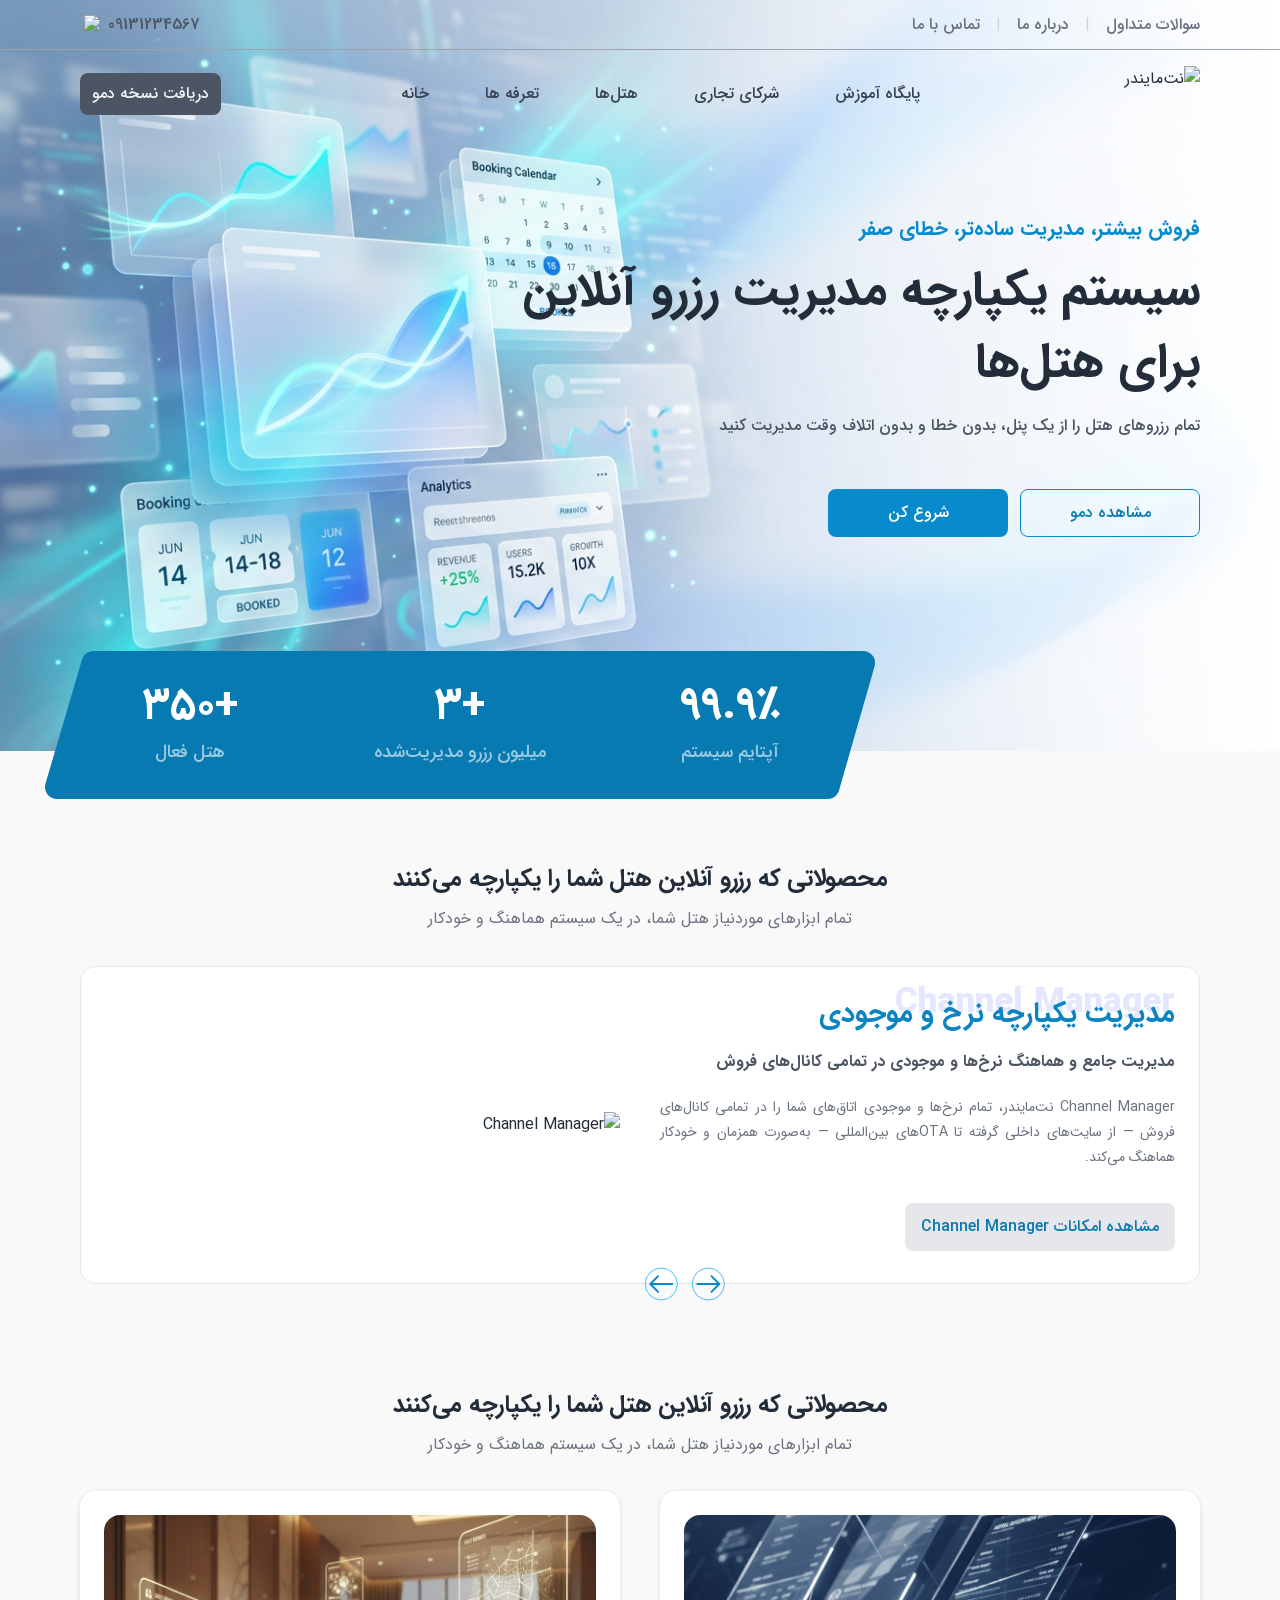
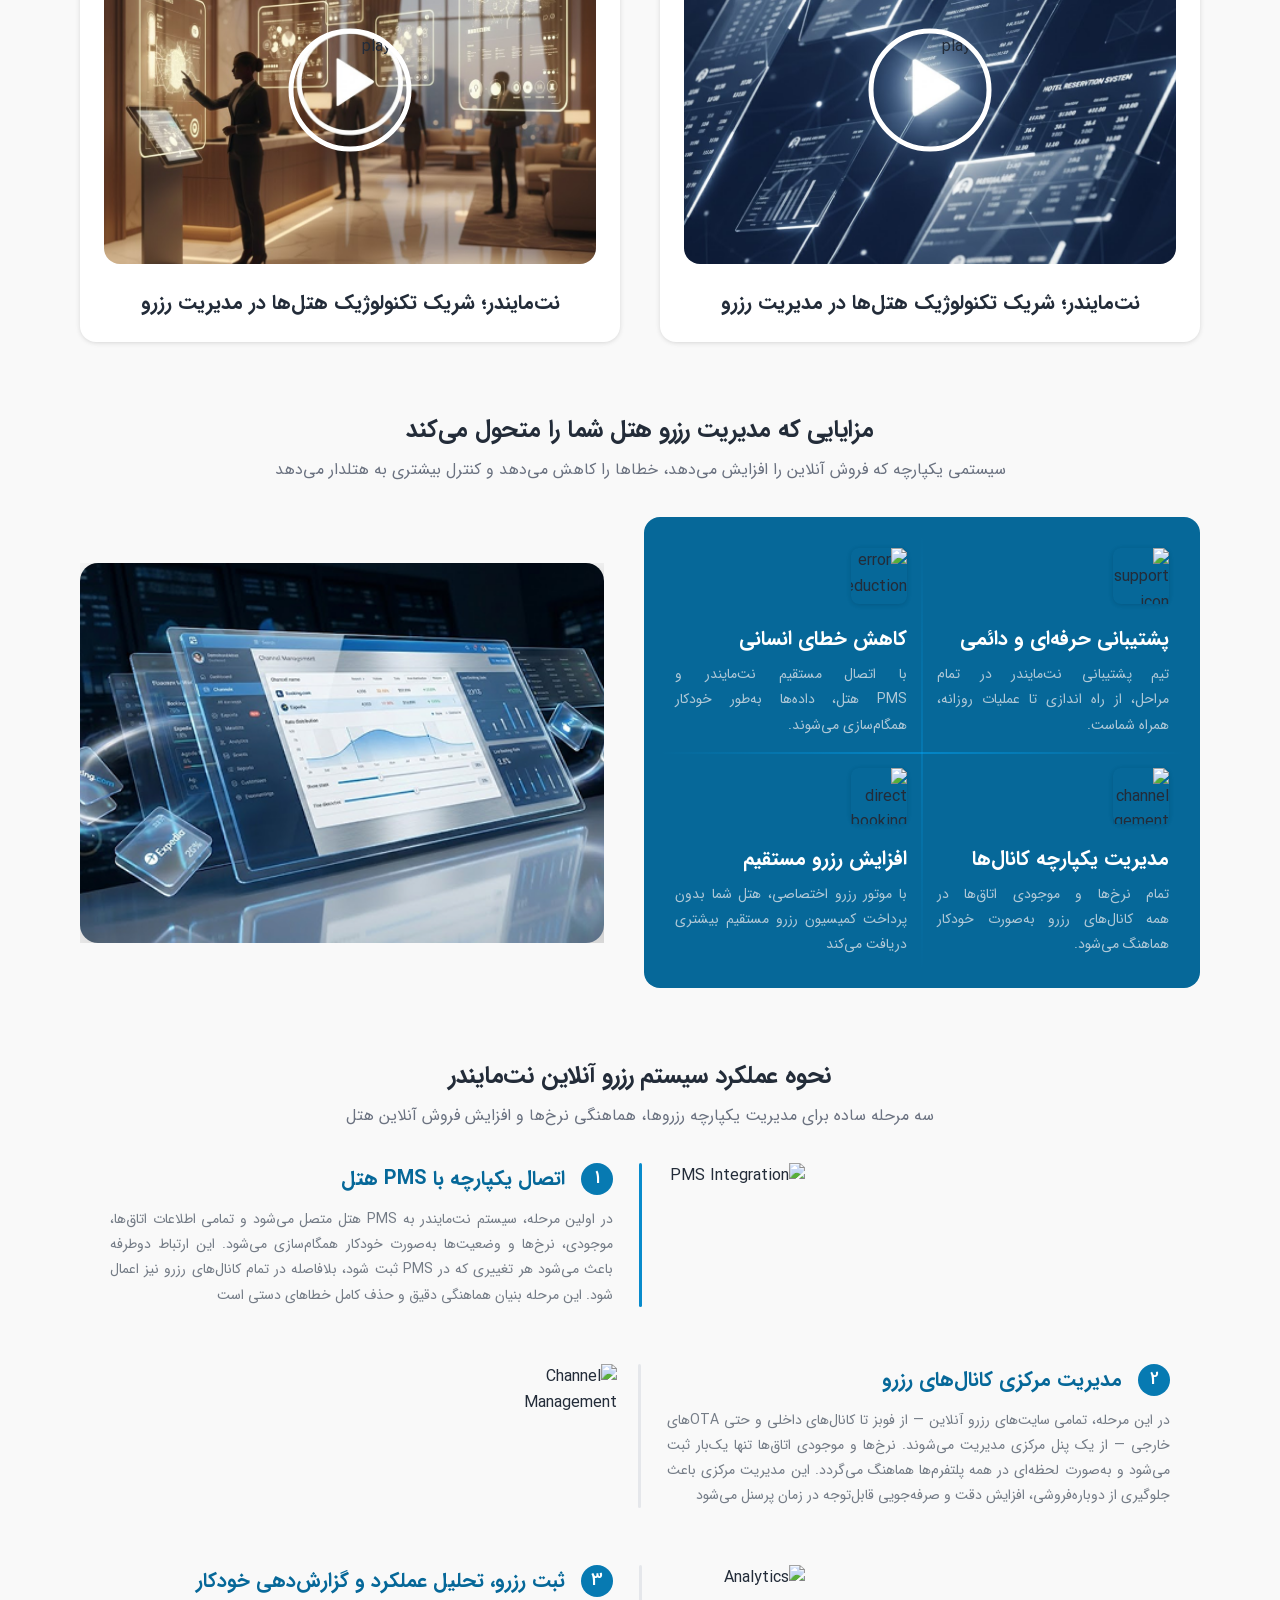
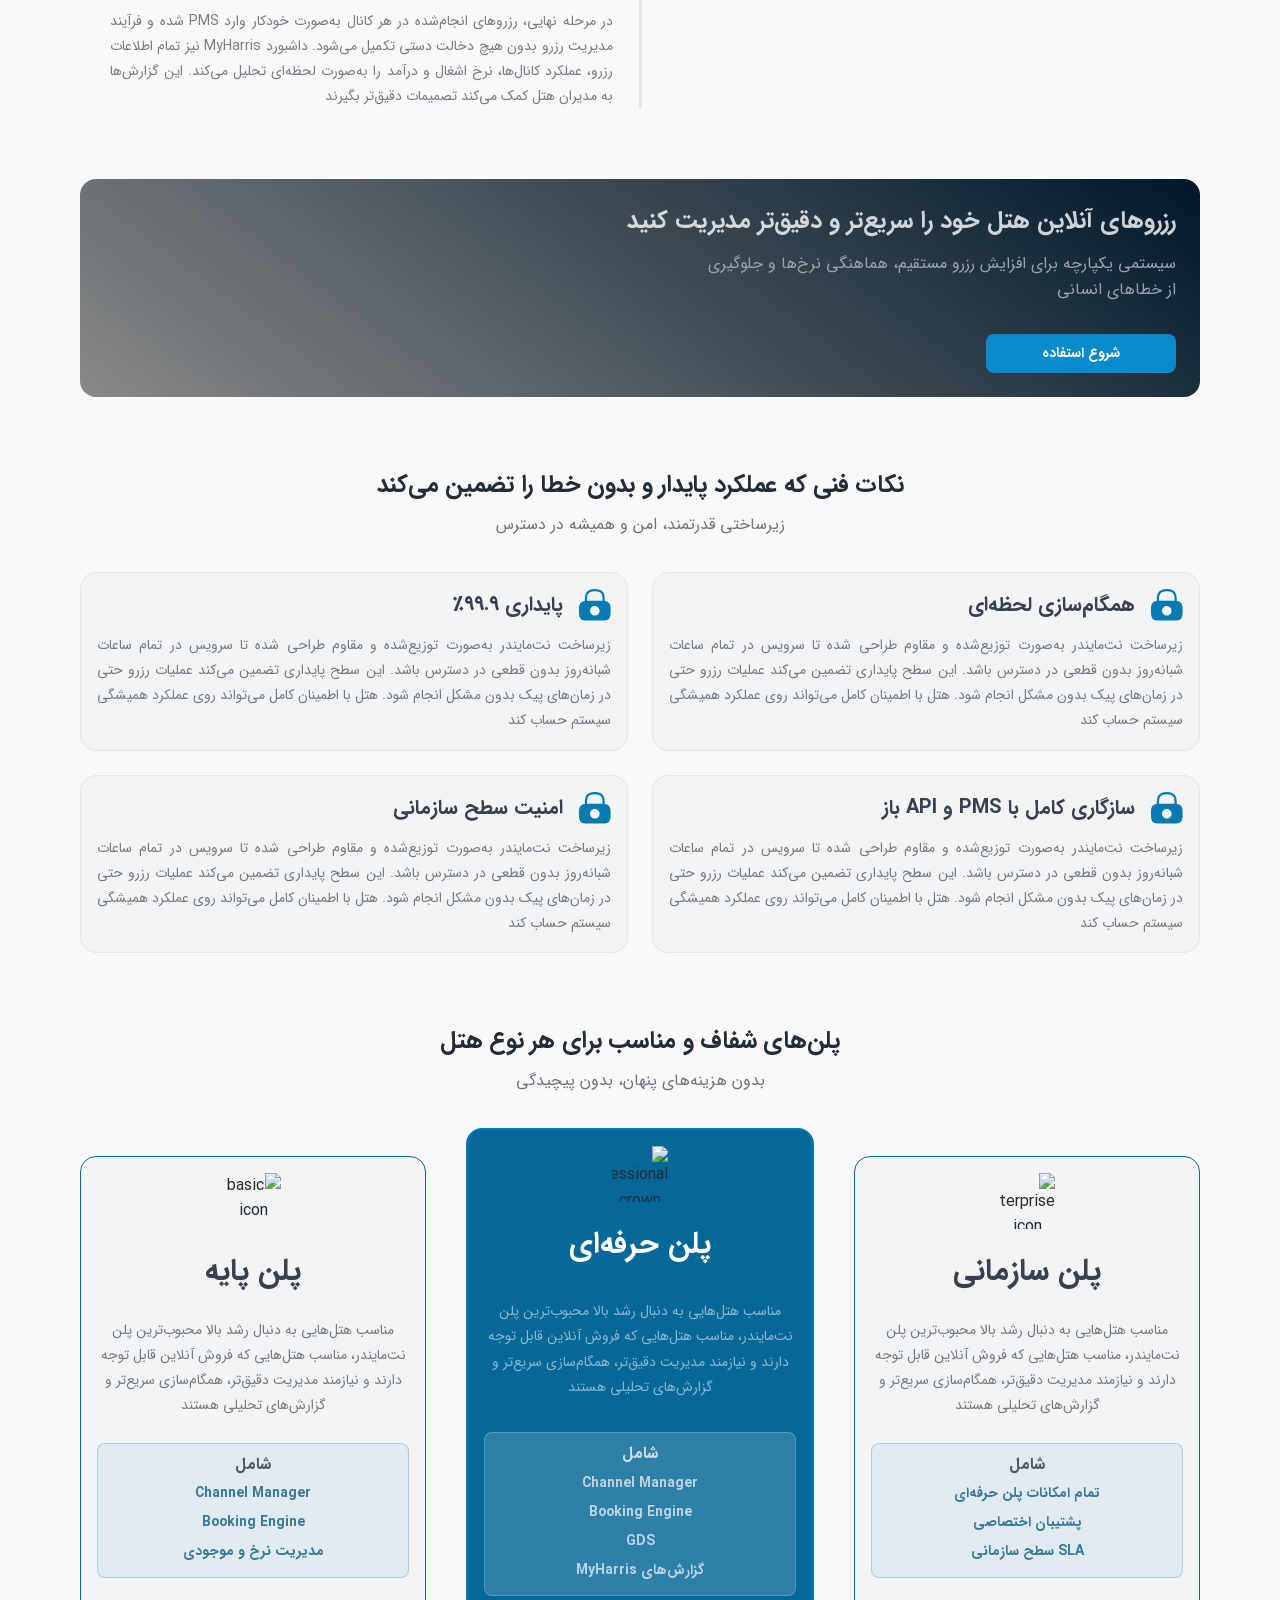
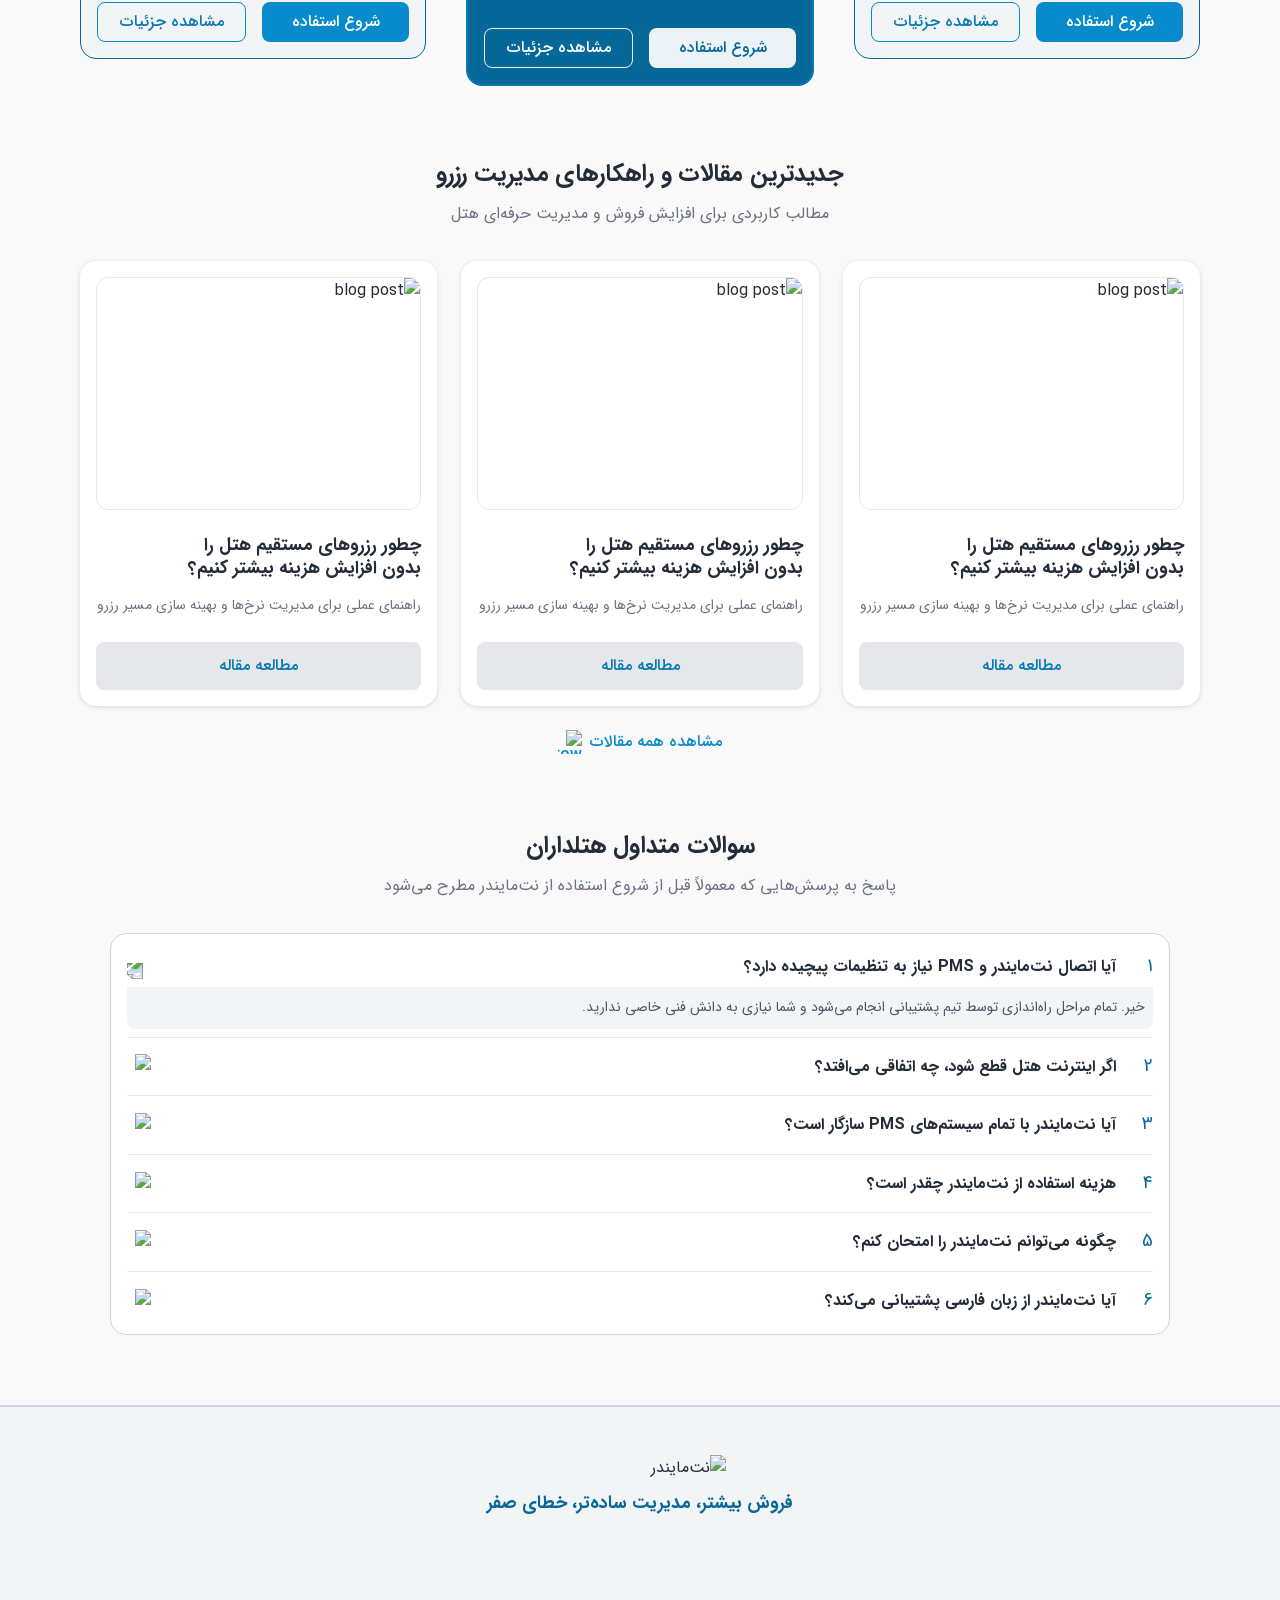
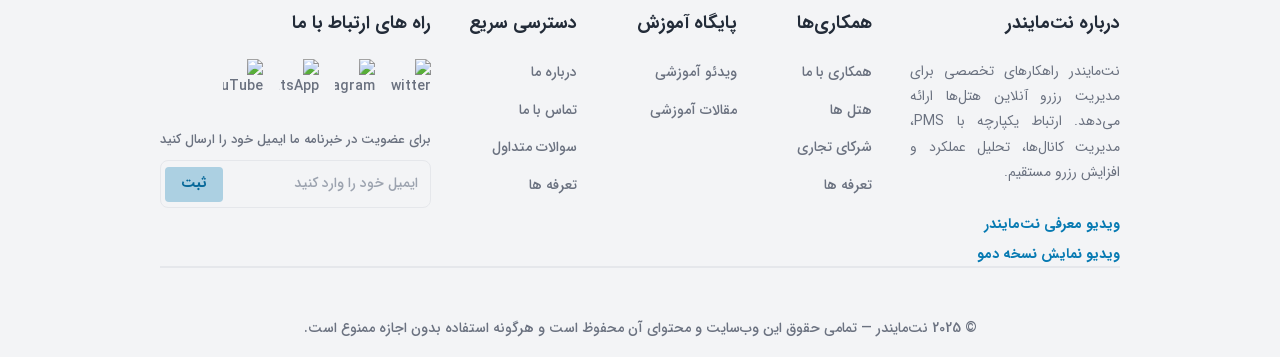
==== index.html @ 872fcfd3 "move index.html in project root" ====
<!-- ------------------------------------------------------------------------------------------------------HOME -->
<!doctype html>
<html lang="fa" dir="rtl">
  <head>
    <meta charset="UTF-8" />
    <meta name="viewport" content="width=device-width, initial-scale=1.0" />
    <title>نت‌مایندر - سیستم یکپارچه مدیریت رزرو آنلاین</title>
    <link rel="stylesheet" href="./styles/base.css" />
    <link rel="stylesheet" href="./styles/index/index.css" />
    <link
      href="https://fonts.googleapis.com/css2?family=Vazirmatn:wght@300;400;500;600;700&display=swap"
      rel="stylesheet" />

    <!-- Swiper CSS - ورژن جدیدتر -->
    <link
      rel="stylesheet"
      href="https://cdn.jsdelivr.net/npm/swiper@11/swiper-bundle.min.css" />
  </head>

  <body>
    <div class="header-background">
      <!-- Header -->
      <header class="header">
        <div class="header__top">
          <div class="container">
            <div class="header__top-content">
              <div class="header__contact-info">
                <span>09131234567</span>
                <img
                  src="https://static.codia.ai/image/2025-12-14/AtVYxB0Htn.png"
                  alt="phone"
                  class="header__phone-icon" />
              </div>
              <nav class="header__top-nav">
                <a href="#faq">سوالات متداول</a>
                <span>|</span>
                <a href="#about">درباره ما</a>
                <span>|</span>
                <a href="#contact">تماس با ما</a>
              </nav>
            </div>
          </div>
        </div>
        <div class="header__main">
          <div class="container">
            <div class="header__main-content">
              <button class="demo-btn">دریافت نسخه دمو</button>
              <!-- همبرگر منو - فقط موبایل -->
              <button class="hamburger" aria-label="منو">
                <span class="hamburger__line"></span>
                <span class="hamburger__line"></span>
                <span class="hamburger__line"></span>
              </button>

              <nav class="header__nav">
                <a href="./pages/Pricing.html">پایگاه آموزش</a>
                <a href="#partners">شرکای تجاری</a>
                <a href="#hotels">هتل‌ها</a>
                <a href="#pricing">تعرفه ها</a>
                <a href="./pages/Home.html">خانه</a>
              </nav>
              <div class="header__logo">
                <img
                  src="https://static.codia.ai/image/2025-12-14/T2ENy31yVs.png"
                  alt="نت‌مایندر" />
              </div>
            </div>
          </div>
        </div>

        <nav class="mobile-nav">
          <a href="#home">خانه</a>
          <a href="#pricing">تعرفه ها</a>
          <a href="#hotels">هتل‌ها</a>
          <a href="#partners">شرکای تجاری</a>
          <a href="#education">پایگاه آموزش</a>
          <hr />
          <a href="#contact">تماس با ما</a>
          <a href="#about">درباره ما</a>
          <a href="#faq">سوالات متداول</a>
          <button class="demo-btn demo-btn--mobile">دریافت نسخه دمو</button>
        </nav>
      </header>

      <!-- Hero Section -->
      <section class="hero">
        <div class="container hero__content">
          <div class="hero__text">
            <div class="hero__title-section">
              <p class="hero__subtitle">فروش بیشتر، مدیریت ساده‌تر، خطای صفر</p>
              <h1 class="hero__title">
                سیستم یکپارچه مدیریت رزرو آنلاین <br />
                برای هتل‌ها
              </h1>
              <p class="hero__description">
                تمام رزروهای هتل را از یک پنل، بدون خطا و بدون اتلاف وقت مدیریت
                کنید
              </p>
            </div>
            <div class="hero__buttons">
              <button class="btn btn-outline">مشاهده دمو</button>
              <button class="btn btn-primary">شروع کن</button>
            </div>
          </div>
        </div>
      </section>

      <!-- Stats Section -->

      <div class="stats">
        <div class="container">
          <div class="stats__card">
            <div class="stats__item">
              <div class="stats__number">۹۹.۹٪</div>
              <div class="stats__label">آپتایم سیستم</div>
            </div>
            <div class="stats__item">
              <div class="stats__number">+۳</div>
              <div class="stats__label">میلیون رزرو مدیریت‌شده</div>
            </div>
            <div class="stats__item">
              <div class="stats__number">+۳۵۰</div>
              <div class="stats__label">هتل فعال</div>
            </div>
          </div>
        </div>
      </div>
    </div>

    <!-- Products Section -->
    <section class="products">
      <div class="container">
        <div class="section-header">
          <h2>محصولاتی که رزرو آنلاین هتل شما را یکپارچه می‌کنند</h2>
          <p>تمام ابزارهای موردنیاز هتل شما، در یک سیستم هماهنگ و خودکار</p>
        </div>

        <!-- Swiper -->
        <div class="swiper products-slider">
          <div class="swiper-wrapper">
            <div class="swiper-slide">
              <div class="products__showcase">
                <div class="products__image">
                  <img
                    src="https://static.codia.ai/image/2025-12-14/q23iVrn1a8.png"
                    alt="Channel Manager" />
                </div>
                <div class="products__content">
                  <div class="products__info">
                    <div class="products__header">
                      <!-- <img src="https://static.codia.ai/image/2025-12-14/Bq8AjcOJ0m.png" alt="Channel Manager Icon"> -->
                      <h3 data-bg="Channel Manager">
                        مدیریت یکپارچه نرخ و موجودی
                      </h3>
                    </div>
                    <p class="products__subtitle">
                      مدیریت جامع و هماهنگ نرخ‌ها و موجودی در تمامی کانال‌های
                      فروش
                    </p>
                    <p class="products__description">
                      Channel Manager نت‌مایندر، تمام نرخ‌ها و موجودی اتاق‌های
                      شما را در تمامی کانال‌های فروش — از سایت‌های داخلی گرفته
                      تا OTAهای بین‌المللی — به‌صورت همزمان و خودکار هماهنگ
                      می‌کند.
                    </p>
                  </div>
                  <button class="btn btn-secondary">
                    مشاهده امکانات Channel Manager
                  </button>
                </div>
              </div>
            </div>

            <div class="swiper-slide">
              <div class="products__showcase">
                <div class="products__image">
                  <img
                    src="https://static.codia.ai/image/2025-12-14/q23iVrn1a8.png"
                    alt="Booking Engine" />
                </div>
                <div class="products__content">
                  <div class="products__info">
                    <div class="products__header">
                      <h3 data-bg="Booking Engine">موتور رزرو آنلاین</h3>
                    </div>
                    <p class="products__subtitle">
                      افزایش رزروهای مستقیم از وبسایت هتل بدون پرداخت کمیسیون
                    </p>
                    <p class="products__description">
                      موتور رزرو نت‌مایندر به مشتریان شما امکان می‌دهد مستقیماً
                      از وبسایت هتل رزرو کنند و هزینه‌های کمیسیون را کاهش دهید.
                    </p>
                  </div>
                  <button class="btn btn-secondary">
                    مشاهده امکانات Booking Engine
                  </button>
                </div>
              </div>
            </div>

            <!-- Slide 3 -->
            <div class="swiper-slide">
              <div class="products__showcase">
                <div class="products__image">
                  <img
                    src="https://static.codia.ai/image/2025-12-14/q23iVrn1a8.png"
                    alt="PMS Integration" />
                </div>
                <div class="products__content">
                  <div class="products__info">
                    <div class="products__header">
                      <h3 data-bg="PMS Integration">اتصال به PMS هتل</h3>
                    </div>
                    <p class="products__subtitle">
                      همگام‌سازی خودکار با سیستم مدیریت هتل
                    </p>
                    <p class="products__description">
                      نت‌مایندر به‌راحتی با سیستم PMS هتل شما متصل می‌شود و تمام
                      اطلاعات را به‌صورت لحظه‌ای همگام‌سازی می‌کند.
                    </p>
                  </div>
                  <button class="btn btn-secondary">
                    مشاهده امکانات PMS Integration
                  </button>
                </div>
              </div>
            </div>
          </div>
          <div class="products__nav-arrows">
            <button class="products__nav-arrow products__nav-arrow--left">
              <img src="../images/arrow-left.svg" alt="previous" />
            </button>
            <button class="products__nav-arrow products__nav-arrow--right">
              <img src="../images/arrow-left.svg" alt="next" />
            </button>
          </div>
        </div>
      </div>
    </section>

    <!-- Video Section -->
    <section class="video-section">
      <div class="container">
        <div class="section-header">
          <h2>محصولاتی که رزرو آنلاین هتل شما را یکپارچه می‌کنند</h2>
          <p>تمام ابزارهای موردنیاز هتل شما، در یک سیستم هماهنگ و خودکار</p>
        </div>

        <div class="video-section__grid">
          <div class="video-section__card">
            <div class="video-section__thumbnail">
              <img src="../images/sec-99.jpg" alt="video thumbnail" />
              <div class="video-section__play-button">
                <img src="" alt="play" />
              </div>
            </div>
            <h3>نت‌مایندر؛ شریک تکنولوژیک هتل‌ها در مدیریت رزرو</h3>
          </div>
          <div class="video-section__card">
            <div class="video-section__thumbnail">
              <img src="../images/sec-98.jpg" alt="video thumbnail1" />
              <div class="video-section__play-button">
                <img src="" alt="play" />
              </div>
            </div>
            <h3>نت‌مایندر؛ شریک تکنولوژیک هتل‌ها در مدیریت رزرو</h3>
          </div>
        </div>
      </div>
    </section>

    <!-- Benefits Section -->
    <section class="benefits">
      <div class="container">
        <div class="section-header">
          <h2>مزایایی که مدیریت رزرو هتل شما را متحول می‌کند</h2>
          <p>
            سیستمی یکپارچه که فروش آنلاین را افزایش می‌دهد، خطاها را کاهش می‌دهد
            و کنترل بیشتری به هتلدار می‌دهد
          </p>
        </div>

        <div class="benefits__content">
          <div class="benefits__visual">
            <!-- Swiper Container -->
            <div class="swiper benefits__swiper">
              <div class="swiper-wrapper">
                <img
                  class="swiper-slide"
                  src="../images/laptop.png"
                  alt="benefits visualization 1" />
                <img
                  class="swiper-slide"
                  src="../images/screen1.png"
                  alt="benefits visualization 2" />
                <img
                  class="swiper-slide"
                  src="../images/laptop.png"
                  alt="benefits visualization 3" />
                <img
                  class="swiper-slide"
                  src="../images/screen1.png"
                  alt="benefits visualization 4" />
              </div>
            </div>
          </div>

          <div class="benefits__cards">
            <div class="benefits__card">
              <div class="benefits__icon">
                <img
                  src="https://static.codia.ai/image/2025-12-14/8AYKQkKPxo.png"
                  alt="support icon" />
              </div>
              <div class="benefits__card-content">
                <h3>پشتیبانی حرفه‌ای و دائمی</h3>
                <p>
                  تیم پشتیبانی نت‌مایندر در تمام مراحل، از راه ‌اندازی تا عملیات
                  روزانه، همراه شماست.
                </p>
              </div>
            </div>

            <div class="benefits__card">
              <div class="benefits__icon">
                <img
                  src="https://static.codia.ai/image/2025-12-14/1RN9L4nEy6.png"
                  alt="error reduction icon" />
              </div>
              <div class="benefits__card-content">
                <h3>کاهش خطای انسانی</h3>
                <p>
                  با اتصال مستقیم نت‌مایندر و PMS هتل، داده‌ها به‌طور خودکار
                  همگام‌سازی می‌شوند.
                </p>
              </div>
            </div>

            <div class="benefits__card">
              <div class="benefits__icon">
                <img
                  src="https://static.codia.ai/image/2025-12-14/hkywjzeru9.png"
                  alt="channel management icon" />
              </div>
              <div class="benefits__card-content">
                <h3>مدیریت یکپارچه کانال‌ها</h3>
                <p>
                  تمام نرخ‌ها و موجودی اتاق‌ها در همه کانال‌های رزرو به‌صورت
                  خودکار هماهنگ می‌شود.
                </p>
              </div>
            </div>

            <div class="benefits__card">
              <div class="benefits__icon">
                <img
                  src="https://static.codia.ai/image/2025-12-14/S7PRrT6PH3.png"
                  alt="direct booking icon" />
              </div>
              <div class="benefits__card-content">
                <h3>افزایش رزرو مستقیم</h3>
                <p>
                  با موتور رزرو اختصاصی، هتل شما بدون پرداخت کمیسیون رزرو مستقیم
                  بیشتری دریافت می‌کند
                </p>
              </div>
            </div>
          </div>
        </div>
      </div>
    </section>

    <!-- How It Works Section -->
    <section class="how-it-works">
      <div class="container">
        <div class="section-header">
          <h2>نحوه عملکرد سیستم رزرو آنلاین نت‌مایندر</h2>
          <p>
            سه مرحله ساده برای مدیریت یکپارچه رزروها، هماهنگی نرخ‌ها و افزایش
            فروش آنلاین هتل
          </p>
        </div>

        <div class="how-it-works__steps">
          <div class="how-it-works__step">
            <div class="how-it-works__step-content">
              <div class="how-it-works__step-header">
                <h3>اتصال یکپارچه با PMS هتل</h3>
                <div class="how-it-works__step-number">1</div>
              </div>
              <p>
                در اولین مرحله، سیستم نت‌مایندر به PMS هتل متصل می‌شود و تمامی
                اطلاعات اتاق‌ها، موجودی، نرخ‌ها و وضعیت‌ها به‌صورت خودکار
                همگام‌سازی می‌شود. این ارتباط دوطرفه باعث می‌شود هر تغییری که در
                PMS ثبت شود، بلافاصله در تمام کانال‌های رزرو نیز اعمال شود. این
                مرحله بنیان هماهنگی دقیق و حذف کامل خطاهای دستی است
              </p>
            </div>
            <div class="how-it-works__step-image">
              <img
                src="https://static.codia.ai/image/2025-12-14/JwyzxfHvDT.png"
                alt="PMS Integration" />
            </div>
          </div>

          <div class="how-it-works__step how-it-works__step--reverse">
            <div class="how-it-works__step-image">
              <img
                src="https://static.codia.ai/image/2025-12-14/3ZzzXoyLP3.png"
                alt="Channel Management" />
            </div>
            <div class="how-it-works__step-content">
              <div class="how-it-works__step-header">
                <h3>مدیریت مرکزی کانال‌های رزرو</h3>
                <div class="how-it-works__step-number">2</div>
              </div>
              <p>
                در این مرحله، تمامی سایت‌های رزرو آنلاین — از فوبز تا کانال‌های
                داخلی و حتی OTAهای خارجی — از یک پنل مرکزی مدیریت می‌شوند.
                نرخ‌ها و موجودی اتاق‌ها تنها یک‌بار ثبت می‌شود و به‌صورت لحظه‌ای
                در همه پلتفرم‌ها هماهنگ می‌گردد. این مدیریت مرکزی باعث جلوگیری
                از دوباره‌فروشی، افزایش دقت و صرفه‌جویی قابل‌توجه در زمان پرسنل
                می‌شود
              </p>
            </div>
          </div>

          <div class="how-it-works__step">
            <div class="how-it-works__step-content">
              <div class="how-it-works__step-header">
                <h3>ثبت رزرو، تحلیل عملکرد و گزارش‌دهی خودکار</h3>
                <div class="how-it-works__step-number">3</div>
              </div>
              <p>
                در مرحله نهایی، رزروهای انجام‌شده در هر کانال به‌صورت خودکار
                وارد PMS شده و فرآیند مدیریت رزرو بدون هیچ دخالت دستی تکمیل
                می‌شود. داشبورد MyHarris نیز تمام اطلاعات رزرو، عملکرد کانال‌ها،
                نرخ اشغال و درآمد را به‌صورت لحظه‌ای تحلیل می‌کند. این گزارش‌ها
                به مدیران هتل کمک می‌کند تصمیمات دقیق‌تر بگیرند
              </p>
            </div>
            <div class="how-it-works__step-image">
              <img
                src="https://static.codia.ai/image/2025-12-14/HahOxYyqko.png"
                alt="Analytics" />
            </div>
          </div>
        </div>
      </div>
    </section>

    <!-- CTA Banner -->
    <section class="cta-banner">
      <div class="container">
        <div class="cta-banner__wrapper">
          <div class="cta-banner__image">
            <!-- <img src="../images/sec-1.png" alt="مدیریت رزرو هتل"> -->
          </div>

          <div class="cta-banner__content">
            <h2 class="cta-banner__title">
              رزروهای آنلاین هتل خود را سریع‌تر و دقیق‌تر مدیریت کنید
            </h2>
            <p class="cta-banner__description">
              سیستمی یکپارچه برای افزایش رزرو مستقیم، هماهنگی نرخ‌ها و جلوگیری
              از خطاهای انسانی
            </p>
            <a href="#" class="btn btn--primary cta-banner__btn"
              >شروع استفاده</a
            >
          </div>
        </div>
      </div>
    </section>

    <!-- Technical Features -->
    <section class="technical-features">
      <div class="container">
        <div class="section-header">
          <h2>نکات فنی که عملکرد پایدار و بدون خطا را تضمین می‌کند</h2>
          <p>زیرساختی قدرتمند، امن و همیشه در دسترس</p>
        </div>

        <div class="technical-features__grid">
          <div class="technical-features__card">
            <div class="technical-features__header">
              <h3>همگام‌سازی لحظه‌ای</h3>
              <div class="technical-features__icon">
                <img src="../images/lock.svg" alt="sync icon" />
              </div>
            </div>
            <p>
              زیرساخت نت‌مایندر به‌صورت توزیع‌شده و مقاوم طراحی شده تا سرویس در
              تمام ساعات شبانه‌روز بدون قطعی در دسترس باشد. این سطح پایداری
              تضمین می‌کند عملیات رزرو حتی در زمان‌های پیک بدون مشکل انجام شود.
              هتل با اطمینان کامل می‌تواند روی عملکرد همیشگی سیستم حساب کند
            </p>
          </div>

          <div class="technical-features__card">
            <div class="technical-features__header">
              <h3>پایداری ۹۹.۹٪</h3>
              <div class="technical-features__icon">
                <img src="../images/lock.svg" alt="reliability icon" />
              </div>
            </div>
            <p>
              زیرساخت نت‌مایندر به‌صورت توزیع‌شده و مقاوم طراحی شده تا سرویس در
              تمام ساعات شبانه‌روز بدون قطعی در دسترس باشد. این سطح پایداری
              تضمین می‌کند عملیات رزرو حتی در زمان‌های پیک بدون مشکل انجام شود.
              هتل با اطمینان کامل می‌تواند روی عملکرد همیشگی سیستم حساب کند
            </p>
          </div>

          <div class="technical-features__card">
            <div class="technical-features__header">
              <h3>سازگاری کامل با PMS و API باز</h3>
              <div class="technical-features__icon">
                <img src="../images/lock.svg" alt="compatibility icon" />
              </div>
            </div>
            <p>
              زیرساخت نت‌مایندر به‌صورت توزیع‌شده و مقاوم طراحی شده تا سرویس در
              تمام ساعات شبانه‌روز بدون قطعی در دسترس باشد. این سطح پایداری
              تضمین می‌کند عملیات رزرو حتی در زمان‌های پیک بدون مشکل انجام شود.
              هتل با اطمینان کامل می‌تواند روی عملکرد همیشگی سیستم حساب کند
            </p>
          </div>

          <div class="technical-features__card">
            <div class="technical-features__header">
              <h3>امنیت سطح سازمانی</h3>
              <div class="technical-features__icon">
                <img src="../images/lock.svg" alt="security icon" />
              </div>
            </div>
            <p>
              زیرساخت نت‌مایندر به‌صورت توزیع‌شده و مقاوم طراحی شده تا سرویس در
              تمام ساعات شبانه‌روز بدون قطعی در دسترس باشد. این سطح پایداری
              تضمین می‌کند عملیات رزرو حتی در زمان‌های پیک بدون مشکل انجام شود.
              هتل با اطمینان کامل می‌تواند روی عملکرد همیشگی سیستم حساب کند
            </p>
          </div>
        </div>
      </div>
    </section>

    <!-- Pricing Section -->
    <section class="pricing">
      <div class="container">
        <div class="section-header">
          <h2>پلن‌های شفاف و مناسب برای هر نوع هتل</h2>
          <p>بدون هزینه‌های پنهان، بدون پیچیدگی</p>
        </div>

        <div class="pricing__grid">
          <div class="pricing__card">
            <div class="pricing__plan-header">
              <div class="pricing__plan-icon">
                <img
                  src="https://static.codia.ai/image/2025-12-14/HemduVkzXc.png"
                  alt="enterprise icon" />
              </div>
              <h3>پلن سازمانی</h3>
            </div>
            <p class="pricing__plan-description">
              مناسب هتل‌هایی به دنبال رشد بالا محبوب‌ترین پلن نت‌مایندر، مناسب
              هتل‌هایی که فروش آنلاین قابل توجه دارند و نیازمند مدیریت دقیق‌تر،
              همگام‌سازی سریع‌تر و گزارش‌های تحلیلی هستند
            </p>
            <div class="pricing__plan-features">
              <h4>شامل</h4>
              <ul>
                <li>تمام امکانات پلن حرفه‌ای</li>
                <li>پشتیبان اختصاصی</li>
                <li>SLA سطح سازمانی</li>
              </ul>
            </div>
            <div class="pricing__plan-buttons">
              <button class="btn btn-primary">شروع استفاده</button>
              <button class="btn btn-outline">مشاهده جزئیات</button>
            </div>
          </div>

          <div class="pricing__card pricing__card--featured">
            <div class="pricing__plan-header">
              <div class="pricing__plan-icon">
                <img
                  src="https://static.codia.ai/image/2025-12-14/b2po1Bs6UC.png"
                  alt="professional crown" />
              </div>
              <h3>پلن حرفه‌ای</h3>
            </div>
            <p class="pricing__plan-description">
              مناسب هتل‌هایی به دنبال رشد بالا محبوب‌ترین پلن نت‌مایندر، مناسب
              هتل‌هایی که فروش آنلاین قابل توجه دارند و نیازمند مدیریت دقیق‌تر،
              همگام‌سازی سریع‌تر و گزارش‌های تحلیلی هستند
            </p>
            <div class="pricing__plan-features">
              <h4>شامل</h4>
              <ul>
                <li>Channel Manager</li>
                <li>Booking Engine</li>
                <li>GDS</li>
                <li>گزارش‌های MyHarris</li>
              </ul>
            </div>
            <div class="pricing__plan-buttons">
              <button class="btn btn-light">شروع استفاده</button>
              <button class="btn btn-outline-light">مشاهده جزئیات</button>
            </div>
          </div>

          <div class="pricing__card">
            <div class="pricing__plan-header">
              <div class="pricing__plan-icon">
                <img
                  src="https://static.codia.ai/image/2025-12-14/7qHNP6fz0A.png"
                  alt="basic icon" />
              </div>
              <h3>پلن پایه</h3>
            </div>
            <p class="pricing__plan-description">
              مناسب هتل‌هایی به دنبال رشد بالا محبوب‌ترین پلن نت‌مایندر، مناسب
              هتل‌هایی که فروش آنلاین قابل توجه دارند و نیازمند مدیریت دقیق‌تر،
              همگام‌سازی سریع‌تر و گزارش‌های تحلیلی هستند
            </p>
            <div class="pricing__plan-features">
              <h4>شامل</h4>
              <ul>
                <li>Channel Manager</li>
                <li>Booking Engine</li>
                <li>مدیریت نرخ و موجودی</li>
              </ul>
            </div>
            <div class="pricing__plan-buttons">
              <button class="btn btn-primary">شروع استفاده</button>
              <button class="btn btn-outline">مشاهده جزئیات</button>
            </div>
          </div>
        </div>
      </div>
    </section>

    <!-- Blog Section -->
    <section class="blog">
      <div class="container">
        <div class="section-header">
          <h2>جدیدترین مقالات و راهکارهای مدیریت رزرو</h2>
          <p>مطالب کاربردی برای افزایش فروش و مدیریت حرفه‌ای هتل</p>
        </div>

        <div class="blog__grid">
          <article class="blog__card">
            <div class="blog__image">
              <img
                src="https://static.codia.ai/image/2025-12-14/3DFjrGv3o4.png"
                alt="blog post" />
            </div>
            <div class="blog__content">
              <h3>چطور رزروهای مستقیم هتل را بدون افزایش هزینه‌ بیشتر کنیم؟</h3>
              <p>راهنمای عملی برای مدیریت نرخ‌ها و بهینه‌ سازی مسیر رزرو</p>
            </div>
            <button class="btn btn-secondary">مطالعه مقاله</button>
          </article>

          <article class="blog__card">
            <div class="blog__image">
              <img
                src="https://static.codia.ai/image/2025-12-14/3DFjrGv3o4.png"
                alt="blog post" />
            </div>
            <div class="blog__content">
              <h3>چطور رزروهای مستقیم هتل را بدون افزایش هزینه‌ بیشتر کنیم؟</h3>
              <p>راهنمای عملی برای مدیریت نرخ‌ها و بهینه‌ سازی مسیر رزرو</p>
            </div>
            <button class="btn btn-secondary">مطالعه مقاله</button>
          </article>

          <article class="blog__card">
            <div class="blog__image">
              <img
                src="https://static.codia.ai/image/2025-12-14/3DFjrGv3o4.png"
                alt="blog post" />
            </div>
            <div class="blog__content">
              <h3>چطور رزروهای مستقیم هتل را بدون افزایش هزینه‌ بیشتر کنیم؟</h3>
              <p>راهنمای عملی برای مدیریت نرخ‌ها و بهینه‌ سازی مسیر رزرو</p>
            </div>
            <button class="btn btn-secondary">مطالعه مقاله</button>
          </article>
        </div>

        <div class="blog__cta">
          <button class="btn btn-link">
            <img
              src="https://static.codia.ai/image/2025-12-14/jnQDLsbtAu.png"
              alt="arrow" />
            مشاهده همه مقالات
          </button>
        </div>
      </div>
    </section>

    <!-- FAQ Section -->
    <section class="faq" id="faq">
      <div class="container">
        <div class="section-header">
          <h2>سوالات متداول هتلداران</h2>
          <p>
            پاسخ به پرسش‌هایی که معمولاً قبل از شروع استفاده از نت‌مایندر مطرح
            می‌شود
          </p>
        </div>

        <div class="faq__container">
          <div class="faq__item faq__item--active">
            <div class="faq__question">
              <img
                src="https://static.codia.ai/image/2025-12-14/YKOAaix8bK.png"
                alt="arrow"
                class="faq__arrow" />
              <span class="faq__question-text"
                >آیا اتصال نت‌مایندر و PMS نیاز به تنظیمات پیچیده دارد؟</span
              >
              <span class="faq__number">1</span>
            </div>
            <div class="faq__answer">
              <p>
                خیر. تمام مراحل راه‌اندازی توسط تیم پشتیبانی انجام می‌شود و شما
                نیازی به دانش فنی خاصی ندارید.
              </p>
            </div>
          </div>

          <div class="faq__item">
            <div class="faq__question">
              <img
                src="https://static.codia.ai/image/2025-12-14/zWm1KsA0df.png"
                alt="arrow"
                class="faq__arrow" />
              <span class="faq__question-text"
                >اگر اینترنت هتل قطع شود، چه اتفاقی می‌افتد؟</span
              >
              <span class="faq__number">2</span>
            </div>
            <div class="faq__answer">
              <p>
                سیستم به صورت خودکار اطلاعات را ذخیره می‌کند و پس از برقراری
                مجدد اینترنت، همگام‌سازی انجام می‌شود.
              </p>
            </div>
          </div>

          <div class="faq__item">
            <div class="faq__question">
              <img
                src="https://static.codia.ai/image/2025-12-14/zWm1KsA0df.png"
                alt="arrow"
                class="faq__arrow" />
              <span class="faq__question-text"
                >آیا نت‌مایندر با تمام سیستم‌های PMS سازگار است؟</span
              >
              <span class="faq__number">3</span>
            </div>
            <div class="faq__answer">
              <p>
                نت‌مایندر با اکثر سیستم‌های PMS معتبر ایران و جهان سازگاری دارد.
                برای اطمینان از سازگاری با PMS شما، با تیم پشتیبانی تماس بگیرید.
              </p>
            </div>
          </div>

          <div class="faq__item">
            <div class="faq__question">
              <img
                src="https://static.codia.ai/image/2025-12-14/zWm1KsA0df.png"
                alt="arrow"
                class="faq__arrow" />
              <span class="faq__question-text"
                >هزینه استفاده از نت‌مایندر چقدر است؟</span
              >
              <span class="faq__number">4</span>
            </div>
            <div class="faq__answer">
              <p>
                هزینه‌ها بر اساس تعداد اتاق‌های هتل و خدمات مورد نیاز شما متفاوت
                است. برای دریافت اطلاعات دقیق با تیم فروش تماس بگیرید.
              </p>
            </div>
          </div>

          <div class="faq__item">
            <div class="faq__question">
              <img
                src="https://static.codia.ai/image/2025-12-14/zWm1KsA0df.png"
                alt="arrow"
                class="faq__arrow" />
              <span class="faq__question-text"
                >چگونه می‌توانم نت‌مایندر را امتحان کنم؟</span
              >
              <span class="faq__number">5</span>
            </div>
            <div class="faq__answer">
              <p>
                شما می‌توانید نسخه آزمایشی رایگان نت‌مایندر را درخواست کنید و
                تمام امکانات آن را به مدت محدود بدون هیچ هزینه‌ای تست کنید.
              </p>
            </div>
          </div>

          <div class="faq__item">
            <div class="faq__question">
              <img
                src="https://static.codia.ai/image/2025-12-14/zWm1KsA0df.png"
                alt="arrow"
                class="faq__arrow" />
              <span class="faq__question-text"
                >آیا نت‌مایندر از زبان فارسی پشتیبانی می‌کند؟</span
              >
              <span class="faq__number">6</span>
            </div>
            <div class="faq__answer">
              <p>
                بله، نت‌مایندر کاملاً به زبان فارسی طراحی شده و از راست به چپ
                نویسی پشتیبانی کامل دارد.
              </p>
            </div>
          </div>
        </div>
      </div>
    </section>

    <!-- Footer -->
    <footer class="footer">
      <div class="container">
        <!-- لوگو و تگ‌لاین وسط -->
        <div class="footer__brand">
          <img
            src="https://static.codia.ai/image/2025-12-14/hQ7E5xnkiS.png"
            alt="نت‌مایندر"
            class="footer__logo" />
          <p class="footer__tagline">فروش بیشتر، مدیریت ساده‌تر، خطای صفر</p>
        </div>

        <div class="footer__content">
          <!-- درباره نت‌مایندر -->
          <div class="footer__section footer__about">
            <h3>درباره نت‌مایندر</h3>
            <p>
              نت‌مایندر راهکارهای تخصصی برای مدیریت رزرو آنلاین هتل‌ها ارائه
              می‌دهد. ارتباط یکپارچه با PMS، مدیریت کانال‌ها، تحلیل عملکرد و
              افزایش رزرو مستقیم.
            </p>
            <div class="footer__video-links">
              <a href="#" class="footer__video-link">ویدیو معرفی نت‌مایندر</a>
              <a href="#" class="footer__video-link">ویدیو نمایش نسخه دمو</a>
            </div>
          </div>

          <div class="footer__center">
            <!-- همکاری‌ها -->
            <div class="footer__section">
              <h3>همکاری‌ها</h3>
              <ul>
                <li><a href="#">همکاری با ما</a></li>
                <li><a href="#">هتل ها</a></li>
                <li><a href="#">شرکای تجاری</a></li>
                <li><a href="#">تعرفه ها</a></li>
              </ul>
            </div>

            <!-- پایگاه آموزش -->
            <div class="footer__section">
              <h3>پایگاه آموزش</h3>
              <ul>
                <li><a href="#">ویدئو آموزشی</a></li>
                <li><a href="#">مقالات آموزشی</a></li>
              </ul>
            </div>

            <!-- دسترسی سریع -->
            <div class="footer__section">
              <h3>دسترسی سریع</h3>
              <ul>
                <li><a href="#">درباره ما</a></li>
                <li><a href="#">تماس با ما</a></li>
                <li><a href="#">سوالات متداول</a></li>
                <li><a href="#">تعرفه ها</a></li>
              </ul>
            </div>
          </div>

          <!-- راه‌های ارتباط -->
          <div class="footer__section footer__contact">
            <h3>راه های ارتباط با ما</h3>
            <div class="footer__social-links">
              <a href="#"
                ><img
                  src="https://static.codia.ai/image/2025-12-14/ohsBtiPUnR.png"
                  alt="Twitter"
              /></a>
              <a href="#"
                ><img
                  src="https://static.codia.ai/image/2025-12-14/TNGMjG6Psc.png"
                  alt="Instagram"
              /></a>
              <a href="#"
                ><img
                  src="https://static.codia.ai/image/2025-12-14/S5sXNAQWsD.png"
                  alt="WhatsApp"
              /></a>
              <a href="#"
                ><img
                  src="https://static.codia.ai/image/2025-12-14/D7h7kyiZSW.png"
                  alt="YouTube"
              /></a>
            </div>
            <div class="footer__newsletter">
              <p>برای عضویت در خبر‌نامه ما ایمیل خود را ارسال کنید</p>
              <div class="footer__newsletter-form">
                <input type="email" placeholder="ایمیل خود را وارد کنید" />
                <button class="btn btn--newsletter">ثبت</button>
              </div>
            </div>
          </div>
        </div>
        <!-- کپی رایت -->
        <div class="footer__bottom">
          <p>
            © 2025 نت‌مایندر — تمامی حقوق این وب‌سایت و محتوای آن محفوظ است و
            هرگونه استفاده بدون اجازه ممنوع است.
          </p>
        </div>
      </div>
    </footer>

    <script src="https://cdn.jsdelivr.net/npm/swiper@11/swiper-bundle.min.js"></script>
    <script src="https://net-minder.vercel.app/scripts/main.js"></script>
  </body>
</html>
---- styles/base.css ----
@font-face {
  font-family: "Iran1";
  src: url("../styles/webfonts/webfonts/IRANSansWeb_UltraLight_FaNum.woff2") format("woff2");
  font-weight: 200;
  font-style: normal;
  font-display: swap;
}
@font-face {
  font-family: "Iran1";
  src: url("../styles/webfonts/IRANSansWeb_Light_FaNum.woff2") format("woff2");
  font-weight: 300;
  font-style: normal;
  font-display: swap;
}
@font-face {
  font-family: "Iran1";
  src: url("../styles/webfonts/IRANSansWeb_FaNum.woff2") format("woff2");
  font-weight: 400;
  font-style: normal;
  font-display: swap;
}
@font-face {
  font-family: "Iran1";
  src: url("../styles/webfonts/IRANSansWeb_Medium_FaNum.woff2") format("woff2");
  font-weight: 500;
  font-style: normal;
  font-display: swap;
}
@font-face {
  font-family: "Iran1";
  src: url("../styles/webfonts/IRANSansWeb_Bold_FaNum.woff2") format("woff2");
  font-weight: 700;
  font-style: normal;
  font-display: swap;
}
@font-face {
  font-family: "Iran1";
  src: url("../styles/webfonts/IRANSansWeb_Black_FaNum.woff2") format("woff2");
  font-weight: 900;
  font-style: normal;
  font-display: swap;
}/*# sourceMappingURL=base.css.map */
---- styles/index/index.css ----
@font-face {
  font-family: "Iran1";
  src: url("../styles/webfonts/webfonts/IRANSansWeb_UltraLight_FaNum.woff2") format("woff2");
  font-weight: 200;
  font-style: normal;
  font-display: swap;
}
@font-face {
  font-family: "Iran1";
  src: url("../styles/webfonts/IRANSansWeb_Light_FaNum.woff2") format("woff2");
  font-weight: 300;
  font-style: normal;
  font-display: swap;
}
@font-face {
  font-family: "Iran1";
  src: url("../styles/webfonts/IRANSansWeb_FaNum.woff2") format("woff2");
  font-weight: 400;
  font-style: normal;
  font-display: swap;
}
@font-face {
  font-family: "Iran1";
  src: url("../styles/webfonts/IRANSansWeb_Medium_FaNum.woff2") format("woff2");
  font-weight: 500;
  font-style: normal;
  font-display: swap;
}
@font-face {
  font-family: "Iran1";
  src: url("../styles/webfonts/IRANSansWeb_Bold_FaNum.woff2") format("woff2");
  font-weight: 700;
  font-style: normal;
  font-display: swap;
}
@font-face {
  font-family: "Iran1";
  src: url("../styles/webfonts/IRANSansWeb_Black_FaNum.woff2") format("woff2");
  font-weight: 900;
  font-style: normal;
  font-display: swap;
}
.header-background {
  z-index: 10000;
  position: relative;
  background-image: url(../../images/sec-5.png);
  background-repeat: no-repeat;
  background-clip: border-box;
  background-size: cover;
}
.header-background::after {
  content: "";
  position: absolute;
  top: 0;
  left: 0;
  right: 0;
  bottom: 0;
  background: linear-gradient(90deg, rgba(255, 255, 255, 0) 50%, rgb(255, 255, 255) 100%);
  z-index: -1;
}

*,
*::before,
*::after {
  box-sizing: border-box;
}

* {
  margin: 0;
  padding: 0;
}

html {
  -moz-text-size-adjust: none;
  -webkit-text-size-adjust: none;
  text-size-adjust: none;
  scroll-behavior: smooth;
}

@media (prefers-reduced-motion: no-preference) {
  html {
    interpolate-size: allow-keywords;
  }
}
body {
  margin: 0;
  padding: 0;
  direction: rtl;
  display: block;
  line-height: 1.6;
  text-align: right;
  min-height: 100vh;
  overflow-x: hidden;
  color: #232c39;
  font-family: "Iran1", "Vazirmatn", sans-serif;
  background-color: #f9f9f9;
  -webkit-font-smoothing: antialiased;
  -webkit-overflow-scrolling: touch;
  overscroll-behavior: contain;
}

h1,
h2,
h3,
h4,
h5,
h6 {
  margin: 0;
  padding: 0;
  text-wrap: balance;
  line-height: 1.1;
}

p,
figure,
blockquote,
dl,
dd {
  margin: 0;
  padding: 0;
  text-wrap: pretty;
  overflow-wrap: break-word;
}

ul,
ol {
  margin: 0;
  padding: 0;
  list-style: none;
}
ul[role=list],
ol[role=list] {
  list-style: none;
}

li {
  margin: 0;
  padding: 0;
}

a {
  text-decoration: none;
  color: inherit;
  -webkit-text-decoration-skip: ink;
          text-decoration-skip-ink: auto;
}
a:not([class]) {
  color: currentColor;
}

img,
picture {
  max-width: 100%;
  height: auto;
  display: block;
}

input,
button,
textarea,
select {
  font-family: inherit;
  font-size: inherit;
  outline: none;
}

input {
  font-family: "Iran1", "Vazirmatn", sans-serif !important;
}

button,
input,
label {
  line-height: 1.1;
}

textarea:not([rows]) {
  min-height: 10em;
}

::-webkit-scrollbar {
  width: 6px;
  height: 5000px;
}

::-webkit-scrollbar-track {
  background: rgba(255, 255, 255, 0);
}

::-webkit-scrollbar-thumb {
  background: radial-gradient(circle, #066899 0%, rgba(0, 0, 0, 0) 100%);
}
::-webkit-scrollbar-thumb:hover {
  background: radial-gradient(circle, #ecc3ba 0%, rgba(0, 0, 0, 0.493) 100%);
}

:target {
  scroll-margin-block: 5ex;
}

.container {
  max-width: 1440px;
  margin: 0 auto;
  padding: 0 80px;
}
@media (max-width: 1200px) {
  .container {
    padding: 0 40px;
  }
}
@media (max-width: 768px) {
  .container {
    padding: 0 20px;
  }
}

.btn {
  display: flex;
  justify-content: center;
  align-items: center;
  padding: 12px 16px;
  border-radius: 8px;
  border: none;
  cursor: pointer;
  font-weight: 500;
  font-size: 16px;
  line-height: 1.1;
  gap: 8px;
  transition: all 0.3s ease;
  text-decoration: none;
  min-height: 48px;
}
.btn-primary {
  background: #088bcc;
  color: #ffffff;
}
.btn-primary:hover {
  background: #077ab2;
}
.btn-secondary {
  background: #e5e7eb;
  color: #077ab2;
}
.btn-secondary:hover {
  background: #d1d5db;
}
.btn-outline {
  background: transparent;
  color: #077ab2;
  border: 1.9px solid #088bcc;
}
.btn-outline:hover {
  background: #088bcc;
  color: #ffffff;
}
.btn-light {
  background: rgba(249, 250, 251, 0.95);
  color: #066899;
}
.btn-light:hover {
  background: #ffffff;
}
.btn-outline-light {
  background: transparent;
  color: #ffffff;
  border: 1.9px solid rgba(249, 250, 251, 0.95);
}
.btn-outline-light:hover {
  background: rgba(249, 250, 251, 0.1);
}
.btn-link {
  background: transparent;
  color: #088bcc;
  display: flex;
  align-items: center;
  gap: 8px;
  padding: 0 0 4px;
  min-height: auto;
  flex-direction: row-reverse;
  justify-content: center;
  width: 100%;
}
.btn-link:hover {
  opacity: 0.8;
}
.btn-newsletter {
  background: rgba(7, 122, 178, 0.32);
  color: #066899;
  font-weight: 600;
  font-size: 18px;
  padding: 4px 12px;
  min-height: 35px;
}
.btn-newsletter:hover {
  background: rgba(7, 122, 178, 0.24);
}
.btn__icon {
  width: auto;
  height: auto;
}

.demo-btn {
  background: #4b5563;
  color: #f3f4f6;
  border: none;
  padding: 12px;
  border-radius: 8px;
  font-weight: 500;
  cursor: pointer;
  transition: all 0.3s ease;
}
.demo-btn:hover {
  background: #374151;
}

.section-header {
  text-align: center;
  margin-bottom: 32px;
}
.section-header h2 {
  font-size: 24px;
  line-height: 36px;
  letter-spacing: -0.24px;
  color: #232c39;
  margin-bottom: 8px;
}
.section-header p {
  font-size: 16px;
  line-height: 28.8px;
  color: #6b7280;
}

.hamburger {
  display: none;
  flex-direction: column;
  justify-content: center;
  align-items: center;
  gap: 5px;
  width: 40px;
  height: 40px;
  background: none;
  border: none;
  cursor: pointer;
  padding: 8px;
  z-index: 1010;
}
@media (max-width: 768px) {
  .hamburger {
    display: flex;
  }
}
.hamburger__line {
  width: 24px;
  height: 2px;
  background-color: #374151;
  border-radius: 2px;
  transition: all 0.3s ease;
}
.hamburger--active .hamburger__line:nth-child(1) {
  transform: translateY(7px) rotate(45deg);
}
.hamburger--active .hamburger__line:nth-child(2) {
  opacity: 0;
}
.hamburger--active .hamburger__line:nth-child(3) {
  transform: translateY(-7px) rotate(-45deg);
}

.mobile-nav {
  display: none;
  position: fixed;
  top: 0;
  right: -100%;
  width: 280px;
  height: 100vh;
  background: white;
  flex-direction: column;
  padding: 80px 24px 24px;
  gap: 16px;
  box-shadow: -4px 0 20px rgba(0, 0, 0, 0.1);
  transition: right 0.3s ease;
  z-index: 1005;
}
@media (max-width: 768px) {
  .mobile-nav {
    display: flex;
  }
}
.mobile-nav--active {
  right: 0;
}
.mobile-nav a {
  color: #374151;
  text-decoration: none;
  font-weight: 500;
  font-size: 16px;
  padding: 12px 0;
  border-bottom: 1px solid #f3f4f6;
  transition: color 0.2s ease;
}
.mobile-nav a:hover {
  color: #088bcc;
}
.mobile-nav hr {
  border: none;
  border-top: 2px solid #e5e7eb;
  margin: 8px 0;
}
.mobile-nav .demo-btn--mobile {
  margin-top: auto;
  width: 100%;
}

.header {
  position: fixed;
  top: 0;
  left: 0;
  right: 0;
  z-index: 1000;
  background: none;
  transition: all 0.3s ease-in-out;
}
.header__top {
  border-bottom: 1px solid #9ca3af;
}
@media (max-width: 768px) {
  .header__top {
    display: none;
  }
}
.header__scrolled {
  top: 20px;
  transition: all 0.3s ease-in-out;
}
.header__scrolled .header__top {
  max-height: 0;
  opacity: 0;
  padding: 0;
  border-bottom: none;
}
.header__scrolled .header__main-content {
  padding: 12px 50px;
  background-color: rgba(106, 162, 255, 0.24);
  backdrop-filter: blur(6px);
  border-radius: 20px;
}
@media (max-width: 768px) {
  .header__scrolled .header__main-content {
    padding: 12px 0;
  }
}
.header__scrolled .header__nav a {
  color: #374151;
}
.header__top-content {
  display: flex;
  justify-content: space-between;
  align-items: center;
  flex-direction: row-reverse;
  padding: 12px 0;
  height: 49px;
}
.header__contact-info {
  display: flex;
  align-items: center;
  gap: 8px;
  font-weight: 500;
  color: #4b5563;
}
.header__phone-icon {
  width: 20px;
  height: 20px;
}
.header__top-nav {
  display: flex;
  align-items: center;
  gap: 16px;
}
.header__top-nav a {
  color: #6b7280;
  text-decoration: none;
  font-weight: 500;
  transition: all 0.3s ease;
}
.header__top-nav a:hover {
  color: #088bcc;
}
.header__top-nav span {
  color: #d1d5db;
}
.header__main-content {
  display: flex;
  justify-content: space-between;
  align-items: center;
  flex-direction: row-reverse;
  padding: 16px 0;
  gap: 169px;
}
.header__nav {
  display: flex;
  align-items: center;
  gap: 56px;
}
.header__nav a {
  color: #374151;
  text-decoration: none;
  font-weight: 500;
  font-size: 16px;
  transition: all 0.3s ease;
}
.header__nav a:hover {
  color: #088bcc;
}
@media (max-width: 768px) {
  .header__nav {
    display: none;
  }
}
.header__logo img {
  width: 100px;
  height: 56px;
}
@media (max-width: 768px) {
  .header .demo-btn {
    display: none;
  }
}
.header .mobile-nav--active::before {
  content: "";
  position: fixed;
  top: 0;
  left: 0;
  right: 280px;
  bottom: 0;
  background: rgba(0, 0, 0, 0.3);
}

.footer {
  background: #f3f4f6;
  border-top: 2px solid #d1d5db;
  padding: 48px 80px 16px;
}
.footer__content {
  display: grid;
  grid-template-columns: 1fr 2fr 1fr;
  gap: 30px;
  margin-bottom: 32px;
  border-bottom: 2px solid #e5e7eb;
}
@media (max-width: 1024px) {
  .footer__content {
    grid-template-columns: repeat(2, 1fr);
  }
}
@media (max-width: 768px) {
  .footer__content {
    grid-template-columns: 1fr;
    gap: 32px;
  }
}
.footer__section {
  display: flex;
  flex-direction: column;
  gap: 16px;
}
.footer__section h3 {
  font-size: 18px;
  line-height: 23.4px;
  color: #232c39;
  font-weight: 600;
  text-align: right;
  margin-bottom: 8px;
}
@media (max-width: 768px) {
  .footer__section h3 {
    text-align: center;
    font-size: 14px;
  }
}
.footer__section ul {
  list-style: none;
  display: flex;
  flex-direction: column;
  gap: 12px;
}
.footer__section li {
  text-align: right;
}
.footer__section a {
  color: #6b7280;
  text-decoration: none;
  font-size: 14px;
  font-weight: 500;
  transition: all 0.3s ease;
}
.footer__section a:hover {
  color: #088bcc;
}
.footer__section p {
  font-size: 14px;
  line-height: 25.2px;
  color: #6b7280;
  text-align: right;
}
.footer__center {
  display: flex;
  gap: 60px;
  justify-content: center;
}
@media (max-width: 768px) {
  .footer__center {
    gap: 28px;
    justify-content: space-between;
  }
}
.footer__about p {
  text-align: justify;
  margin-bottom: 12px;
}
.footer__video-links {
  display: flex;
  flex-direction: column;
  gap: 8px;
}
@media (max-width: 768px) {
  .footer__video-links {
    justify-content: space-between;
    flex-direction: row;
  }
}
.footer__video-link {
  color: #077ab2 !important;
  font-weight: 600 !important;
  font-size: 14px !important;
}
.footer__social-links {
  display: flex;
  justify-content: flex-start;
  gap: 16px;
  margin-bottom: 12px;
}
.footer__social-links a {
  width: 40px;
  height: 40px;
  display: block;
  transition: all 0.3s ease;
}
.footer__social-links a:hover {
  opacity: 0.8;
  transform: translateY(-2px);
}
.footer__social-links img {
  width: 100%;
  height: 100%;
  -o-object-fit: contain;
     object-fit: contain;
}
@media (max-width: 768px) {
  .footer__social-links {
    justify-content: space-between;
  }
}
.footer__newsletter {
  display: flex;
  flex-direction: column;
  gap: 8px;
  text-align: right;
}
.footer__newsletter p {
  font-weight: 500;
  color: #6b7280;
  font-size: 13px;
}
.footer__newsletter-form {
  background: #f3f4f6;
  border: 1px solid #e5e7eb;
  border-radius: 8px;
  padding: 4px;
  display: flex;
  align-items: center;
  gap: 8px;
  height: 48px;
}
.footer__newsletter-form input {
  border: none;
  background: transparent;
  color: #4b5563;
  font-weight: 500;
  font-size: 14px;
  outline: none;
  flex: 1;
  text-align: right;
  padding: 0 8px;
}
.footer__newsletter-form input::-moz-placeholder {
  color: #9ca3af;
}
.footer__newsletter-form input::placeholder {
  color: #9ca3af;
}
@media (max-width: 480px) {
  .footer__newsletter-form {
    height: auto;
    padding: 8px;
  }
}
.footer .btn--newsletter {
  background: rgba(7, 122, 178, 0.3);
  color: #066899;
  border: none;
  padding: 4px 16px;
  border-radius: 4px;
  font-weight: 600;
  cursor: pointer;
  transition: all 0.3s ease;
  white-space: nowrap;
  font-size: 14px;
  height: 35px;
  min-height: auto;
}
.footer .btn--newsletter:hover {
  background: #05577f;
  color: #ffffff;
}
.footer__brand {
  display: flex;
  flex-direction: column;
  align-items: center;
  gap: 12px;
  margin-bottom: 48px;
  padding-bottom: 48px;
}
@media (max-width: 768px) {
  .footer__brand {
    margin-bottom: 0;
  }
}
.footer__logo {
  width: 172px;
  height: auto;
}
.footer__tagline {
  font-size: 18px;
  line-height: 23.4px;
  color: #066899;
  font-weight: 600;
}
.footer__bottom {
  padding-top: 16px;
  text-align: center;
}
.footer__bottom p {
  font-size: 14px;
  font-weight: 500;
  color: #6b7280;
  line-height: 25.2px;
}
@media (max-width: 768px) {
  .footer {
    padding-inline: 0px;
  }
}

@media (max-width: 1270px) {
  .header__main-content {
    gap: 80px;
  }
  .header__nav {
    gap: 30px;
  }
}
@media (max-width: 960px) {
  .header__scrolled .header__main-content {
    padding: 12px;
  }
  .header__main-content {
    gap: 20px;
  }
  .header__nav {
    gap: 18px;
  }
}
@media (max-width: 768px) {
  .header__main-content {
    flex-direction: row;
    gap: 20px;
  }
  .header__nav {
    gap: 20px;
    flex-wrap: wrap;
    justify-content: center;
  }
}
@media (max-width: 480px) {
  .section-header h2 {
    font-size: 20px;
    line-height: 30px;
  }
}
.header-background {
  z-index: 10000;
  position: relative;
  background-image: url(../../images/sec-5.png);
  background-repeat: no-repeat;
  background-clip: border-box;
  background-size: cover;
}
.header-background::after {
  content: "";
  position: absolute;
  top: 0;
  left: 0;
  right: 0;
  bottom: 0;
  background: linear-gradient(90deg, rgba(255, 255, 255, 0) 50%, rgb(255, 255, 255) 100%);
  z-index: -1;
}

.hero {
  position: relative;
  min-height: 690px;
  display: flex;
  flex-direction: column;
  justify-content: center;
  align-items: center;
  overflow: hidden;
}
.hero__bg {
  position: absolute;
  top: 0;
  left: 0;
  right: 0;
  bottom: 0;
  z-index: -1;
}
.hero__bg img {
  width: 100%;
  height: 100%;
  -o-object-fit: cover;
     object-fit: cover;
}
.hero__content {
  position: relative;
  z-index: 1;
  width: 100%;
  display: flex;
  align-items: center;
  padding-block: 214px;
  justify-content: flex-start;
}
.hero__text {
  text-align: right;
  display: flex;
  flex-direction: column;
  gap: 48px;
}
.hero__title-section {
  display: flex;
  flex-direction: column;
  gap: 12px;
}
.hero__subtitle {
  color: #088bcc;
  font-weight: 600;
  font-size: 20px;
  line-height: 30px;
}
@media (max-width: 398px) {
  .hero__subtitle {
    font-size: 18px;
  }
}
.hero__title {
  font-size: 48px;
  line-height: 72px;
  font-weight: 700;
  color: #232c39;
  margin: 0;
  max-width: 771px;
}
.hero__description {
  font-size: 16px;
  line-height: 28.8px;
  font-weight: 500;
  color: #4b5563;
}
.hero__buttons {
  display: flex;
  gap: 12px;
  justify-content: flex-start;
}
@media (max-width: 398px) {
  .hero__buttons {
    justify-content: center;
  }
}
.hero__buttons button {
  width: 180px;
}
@media (max-width: 398px) {
  .hero__buttons button {
    width: 160px;
  }
}

.stats {
  margin-top: -100px;
}
.stats .container {
  position: relative;
}
.stats__card {
  background: url("../../images/sec-97.png");
  background-size: contain;
  background-repeat: no-repeat;
  background-position: center;
  border-radius: 16px;
  padding: 20px 65px;
  display: flex;
  justify-content: center;
  align-items: center;
  gap: 80px;
  height: 148px;
  margin: 0;
  position: absolute;
  left: 30px;
  transition: all 0.3s ease-in-out;
  z-index: 10;
}
.stats__card:hover {
  cursor: pointer;
}
@media (max-width: 768px) {
  .stats__card {
    left: 50%;
    transform: translateX(-50%);
    top: -30px;
    gap: 16px;
    padding: 16px 20px;
    margin: 0 auto;
    width: calc(100% - 32px);
    max-width: 360px;
    height: auto;
    background-size: cover;
  }
}
@media (max-width: 480px) {
  .stats__card {
    gap: 8px;
    padding: 14px 12px;
    max-width: 320px;
  }
}
.stats__item {
  display: flex;
  flex-direction: column;
  align-items: center;
  gap: 10px;
  width: 190px;
}
@media (max-width: 768px) {
  .stats__item {
    width: auto;
    min-width: 80px;
    gap: 6px;
  }
}
@media (max-width: 480px) {
  .stats__item {
    min-width: 70px;
    gap: 4px;
  }
}
.stats__number {
  font-size: 44px;
  line-height: 45px;
  font-weight: 700;
  color: #ffffff;
  text-align: center;
}
@media (max-width: 768px) {
  .stats__number {
    font-size: 24px;
    line-height: 1.2;
  }
}
@media (max-width: 480px) {
  .stats__number {
    font-size: 20px;
  }
}
.stats__label {
  font-size: 18px;
  line-height: 27px;
  font-weight: 500;
  color: rgba(255, 255, 255, 0.6);
  text-align: center;
}
@media (max-width: 768px) {
  .stats__label {
    font-size: 11px;
    line-height: 1.4;
    font-weight: 500;
  }
}
@media (max-width: 480px) {
  .stats__label {
    font-size: 10px;
  }
}

.products {
  padding: 70px 0;
  margin-top: 140px;
}
.products__showcase {
  background: #ffffff;
  border: 1px solid #e5e7eb;
  border-radius: 16px;
  padding: 32px 24px;
  display: flex;
  flex-direction: row-reverse;
  gap: 40px;
  align-items: center;
  position: relative;
}
@media (max-width: 768px) {
  .products__showcase {
    flex-direction: column;
    gap: 24px;
  }
}
.products__image {
  flex: 1;
  max-width: 518px;
}
.products__image img {
  width: 100%;
  height: auto;
  border-radius: 8px;
}
.products__content {
  flex: 1;
  display: flex;
  flex-direction: column;
  gap: 32px;
  text-align: right;
  height: 100%;
  align-items: flex-start;
}
.products__info {
  display: flex;
  flex-direction: column;
  gap: 20px;
  height: 100%;
}
.products__header {
  display: flex;
  align-items: center;
  gap: 12px;
  justify-content: flex-start;
  position: relative;
}
.products__header img {
  width: 342px;
  height: 48px;
  position: absolute;
  top: -18px;
}
.products__header h3 {
  position: relative;
  font-size: 28px;
  font-weight: 700;
  color: #0b84c1;
  z-index: 2;
}
.products__header h3::before {
  content: attr(data-bg);
  position: absolute;
  top: -15px;
  right: 0;
  font-size: 35px;
  font-weight: 800;
  letter-spacing: 0px;
  white-space: nowrap;
  color: #001dff;
  opacity: 0.1;
  z-index: -1;
  pointer-events: none;
}
.products__subtitle {
  font-size: 16px;
  font-weight: 600;
  color: #4b5563;
  text-align: right;
}
.products__description {
  font-size: 14px;
  line-height: 25.2px;
  color: #6b7280;
  text-align: justify;
}
.products__nav-arrows {
  position: relative;
  left: 0;
  right: 0;
  top: 93%;
  transform: translate(4%, -50%);
  display: flex;
  justify-content: center;
  align-items: center;
  gap: 14px;
  pointer-events: none;
  z-index: 20;
  flex-direction: row-reverse;
}
.products__nav-arrows .products__nav-arrow--right {
  transform: rotate(180deg);
}
@media (max-width: 768px) {
  .products__nav-arrows {
    left: 20px;
    right: 20px;
    top: 96%;
  }
}
.products__nav-arrow {
  display: flex;
  width: 33px;
  height: 33px;
  border: 1px solid #46bdf8;
  background: none;
  border-radius: 100%;
  cursor: pointer;
  pointer-events: all;
  transition: transform 0.3s;
  align-items: center;
  justify-content: center;
  transition: all 0.3s ease-in-out;
}
.products__nav-arrow:hover {
  background: #03344c;
  transition: all 0.3s ease-in-out;
}
.products__nav-arrow img {
  width: 100%;
  height: 100%;
}
@media (max-width: 768px) {
  .products__nav-arrow {
    width: 40px;
    height: 40px;
  }
}

.video-section {
  padding: 0 0 70px 0;
}
.video-section__grid {
  display: flex;
  gap: 40px;
  justify-content: stretch;
}
@media (max-width: 768px) {
  .video-section__grid {
    flex-direction: column;
  }
}
.video-section__card {
  flex: 1;
  background: #ffffff;
  border-radius: 16px;
  padding: 24px;
  box-shadow: 0px 1px 5px -1px rgba(0, 0, 0, 0.12), 0px 1px 6px 0px rgba(0, 0, 0, 0.06);
  display: flex;
  flex-direction: column;
  gap: 24px;
  align-items: center;
}
.video-section__thumbnail {
  position: relative;
  width: 100%;
  border-radius: 16px;
  overflow: hidden;
}
.video-section__thumbnail img {
  width: 100%;
  height: 349px;
  -o-object-fit: cover;
     object-fit: cover;
}
.video-section__play-button {
  position: absolute;
  top: 50%;
  left: 50%;
  transform: translate(-50%, -50%);
  width: 123px;
  height: 123px;
  border: 5px solid #ffffff;
  border-radius: 50%;
  display: flex;
  justify-content: center;
  align-items: center;
  cursor: pointer;
  transition: transform 0.3s;
}
.video-section__play-button:hover {
  transform: translate(-50%, -50%) scale(1.1);
}
.video-section__play-button img {
  width: 100%;
  height: 100%;
  border-radius: 50%;
}
.video-section__card h3 {
  font-size: 20px;
  line-height: 30px;
  color: #232c39;
  text-align: center;
}

.benefits {
  padding: 0 0 70px 0;
}
.benefits__content {
  display: flex;
  gap: 40px;
  align-items: center;
  flex-direction: row-reverse;
}
@media (max-width: 1200px) {
  .benefits__content {
    flex-direction: column;
  }
}
.benefits__visual {
  flex: 1;
  position: relative;
  display: flex;
  align-items: center;
  justify-content: center;
}
.benefits__swiper {
  width: 100%;
  max-width: 565px;
  height: auto;
  padding-top: 50px;
  padding-bottom: 50px;
}
@media (max-width: 768px) {
  .benefits__swiper {
    max-width: 430px;
  }
}
@media (max-width: 480px) {
  .benefits__swiper {
    max-width: 400px;
  }
}
@media (max-width: 430px) {
  .benefits__swiper {
    max-width: 330px;
  }
}
.benefits__swiper img.swiper-slide {
  display: block;
  width: 100%;
  height: auto;
  -o-object-fit: cover;
     object-fit: cover;
  border-radius: 18px;
  box-shadow: 0 15px 50px rgba(0, 0, 0, 0.2);
}
.benefits__cards {
  flex: 1;
  background: #066899;
  border-radius: 16px;
  padding: 16px;
  display: grid;
  grid-template-columns: repeat(2, 1fr);
  position: relative;
}
.benefits__cards::before {
  content: "";
  position: absolute;
  top: 16px;
  bottom: 16px;
  left: 50%;
  transform: translateX(-50%);
  width: 1px;
  background: radial-gradient(circle, rgba(0, 170, 255, 0.4509803922) 0%, rgba(0, 0, 0, 0) 100%);
  z-index: 1;
}
.benefits__cards::after {
  content: "";
  position: absolute;
  left: 16px;
  right: 16px;
  top: 50%;
  transform: translateY(-50%);
  height: 2px;
  background: radial-gradient(circle, rgba(0, 170, 255, 0.4509803922) 0%, rgba(0, 0, 0, 0) 100%);
  z-index: 1;
}
@media (max-width: 768px) {
  .benefits__cards {
    padding: 0;
  }
}
.benefits__card {
  padding: 15px;
  border: none;
  border-radius: 8px;
  display: flex;
  flex-direction: column;
  gap: 20px;
  align-items: center;
  text-align: right;
  position: relative;
  z-index: 2;
}
@media (max-width: 768px) {
  .benefits__card {
    gap: 10px;
    padding: 10px;
  }
}
.benefits__icon {
  width: 56px;
  height: 56px;
  box-shadow: 0px 1px 5px -1px rgba(0, 0, 0, 0.12), 0px 1px 6px 0px rgba(0, 0, 0, 0.06);
  border-radius: 8px;
  display: flex;
  justify-content: center;
  align-items: center;
  align-self: flex-start;
}
.benefits__icon img {
  width: 100%;
  height: 100%;
}
.benefits__card-content {
  display: flex;
  flex-direction: column;
  gap: 8px;
  align-items: flex-start;
  text-align: right;
}
.benefits__card-content h3 {
  font-size: 20px;
  line-height: 30px;
  color: #ffffff;
}
@media (max-width: 768px) {
  .benefits__card-content h3 {
    font-size: 14px;
  }
}
.benefits__card-content p {
  font-size: 14px;
  line-height: 25.2px;
  color: #e5e7eb;
  opacity: 0.76;
  text-align: justify;
}
@media (max-width: 768px) {
  .benefits__card-content p {
    font-size: 12px;
  }
}
.benefits .swiper-3d {
  perspective: 900px !important;
}

.how-it-works {
  padding: 0 0 70px 0;
}
.how-it-works__steps {
  position: relative;
  display: flex;
  flex-direction: column;
  gap: 56px;
  max-width: 1060px;
  margin: 0 auto;
}
.how-it-works__step {
  display: flex;
  align-items: center;
  gap: 50px;
  justify-content: flex-start;
  flex-direction: row-reverse;
}
@media (max-width: 768px) {
  .how-it-works__step {
    gap: 15px;
  }
}
.how-it-works__step--reverse {
  justify-content: flex-end;
}
@media (max-width: 768px) {
  .how-it-works__step--reverse {
    flex-direction: row;
  }
}
.how-it-works__step-content {
  flex: 1;
  max-width: 503px;
  display: flex;
  flex-direction: column;
  gap: 12px;
  text-align: right;
}
.how-it-works__step-header {
  display: flex;
  align-items: center;
  gap: 16px;
  justify-content: flex-end;
  flex-direction: row-reverse;
}
@media (max-width: 768px) {
  .how-it-works__step-header {
    justify-content: center;
  }
}
.how-it-works__step-header h3 {
  font-size: 20px;
  line-height: 30px;
  color: #066899;
}
.how-it-works__step-number {
  width: 32px;
  height: 32px;
  background: #077ab2;
  color: #ffffff;
  border-radius: 24px;
  display: flex;
  justify-content: center;
  align-items: center;
  font-size: 18px;
  line-height: 23.4px;
  font-weight: 500;
}
.how-it-works__step-content p {
  font-size: 14px;
  line-height: 25.2px;
  color: #4b5563;
  opacity: 0.76;
  text-align: justify;
}
.how-it-works__step-image {
  width: 142px;
  height: 144px;
  position: relative;
}
@media (max-width: 768px) {
  .how-it-works__step-image {
    width: 90px;
    height: auto;
  }
}
.how-it-works__step-image img {
  width: 100%;
  height: 100%;
  -o-object-fit: cover;
     object-fit: cover;
}
.how-it-works__step-image::after {
  content: "";
  position: absolute;
  top: 0;
  left: -24px;
  width: 3px;
  height: 100%;
  background: #e5e7eb;
  border-radius: 42px;
  z-index: -1;
}
@media (max-width: 768px) {
  .how-it-works__step-image::after {
    left: -5px;
  }
}
.how-it-works__step:first-child .how-it-works__step-image::after {
  background: #088bcc;
}
.how-it-works__step--reverse .how-it-works__step-image::after {
  left: auto;
  right: -24px;
}
@media (max-width: 768px) {
  .how-it-works__step--reverse .how-it-works__step-image::after {
    left: -5px;
    right: auto;
  }
}

.cta-banner {
  padding: 0 0 70px 0;
}
.cta-banner__wrapper {
  position: relative;
  display: flex;
  align-items: center;
  justify-content: flex-start;
  border-radius: 16px;
  overflow: hidden;
  padding: 24px;
}
.cta-banner__wrapper::before {
  content: "";
  position: absolute;
  top: 0;
  left: 0;
  right: 0;
  bottom: 0;
  background: linear-gradient(217deg, rgb(0, 24, 42) 0%, rgba(0, 0, 0, 0.45) 100%);
  z-index: 2;
  opacity: 1;
}
.cta-banner__wrapper::after {
  content: "";
  position: absolute;
  top: 0;
  left: 0;
  right: 0;
  bottom: 0;
  background-image: url("../../images/sec-1.png");
  background-size: cover;
  background-position-x: center;
  background-position-y: bottom;
  opacity: 0.9;
  z-index: 1;
}
@media (max-width: 1024px) {
  .cta-banner__wrapper {
    flex-direction: column;
    text-align: center;
    padding: 40px 30px;
    gap: 30px;
  }
}
@media (max-width: 768px) {
  .cta-banner__wrapper {
    padding: 30px 20px;
    min-height: auto;
  }
}
.cta-banner__image, .cta-banner__content {
  position: relative;
  z-index: 2;
}
.cta-banner__image {
  flex: 0 0 auto;
  max-width: 380px;
}
@media (max-width: 1024px) {
  .cta-banner__image {
    max-width: 280px;
    order: 2;
  }
}
@media (max-width: 768px) {
  .cta-banner__image {
    max-width: 220px;
  }
}
.cta-banner__image img {
  width: 100%;
  height: auto;
  display: block;
  border-radius: 8px;
  box-shadow: 0 10px 30px rgba(0, 0, 0, 0.3);
}
.cta-banner__content {
  flex: 1;
  display: flex;
  flex-direction: column;
  gap: 12px;
  align-items: flex-start;
  text-align: right;
}
@media (max-width: 1024px) {
  .cta-banner__content {
    align-items: center;
    text-align: center;
    order: 1;
  }
}
.cta-banner__title {
  font-size: 24px;
  line-height: 36px;
  font-weight: 700;
  color: rgba(249, 250, 251, 0.8117647059);
  margin: 0;
}
@media (max-width: 768px) {
  .cta-banner__title {
    font-size: 20px;
    line-height: 30px;
  }
}
.cta-banner__description {
  font-size: 16px;
  line-height: 25.2px;
  color: #9ca3af;
  margin: 0;
  max-width: 480px;
}
@media (max-width: 768px) {
  .cta-banner__description {
    font-size: 14px;
  }
}
.cta-banner__btn {
  padding: 12px 56px;
  font-size: 14px;
  font-weight: 600;
  border-radius: 8px;
  transition: all 0.3s ease;
  background: #088bcc;
  color: #ffffff;
  text-decoration: none;
  display: inline-block;
  min-height: auto;
  margin-top: 20px;
}
.cta-banner__btn:hover {
  transform: translateY(-2px);
  box-shadow: 0 8px 16px rgba(0, 0, 0, 0.2);
  background: #077ab2;
}
@media (max-width: 768px) {
  .cta-banner__btn {
    padding: 8px 30px;
    font-size: 16px;
  }
}

.technical-features {
  padding: 0 0 70px 0;
}
.technical-features__grid {
  display: grid;
  grid-template-columns: repeat(2, 1fr);
  gap: 24px;
  transition: all 0.6s ease;
  cursor: pointer;
}
.technical-features__grid:hover {
  transform: scale(1.1);
  transition: all 0.6s ease;
}
@media (max-width: 768px) {
  .technical-features__grid {
    grid-template-columns: 1fr;
  }
}
.technical-features__card {
  background: #f3f4f6;
  border: 1px solid #e5e7eb;
  border-radius: 16px;
  padding: 16px;
  display: flex;
  flex-direction: column;
  gap: 12px;
  text-align: right;
}
.technical-features__header {
  display: flex;
  align-items: center;
  gap: 16px;
  justify-content: flex-end;
  flex-direction: row-reverse;
}
.technical-features__header h3 {
  font-size: 20px;
  line-height: 30px;
  color: #374151;
}
.technical-features__icon {
  width: 32px;
  height: 32px;
  border-radius: 8px;
  display: flex;
  justify-content: center;
  align-items: center;
}
.technical-features__icon img {
  width: 100%;
  height: 100%;
}
.technical-features__card p {
  font-size: 14px;
  line-height: 25.2px;
  color: #4b5563;
  opacity: 0.76;
  text-align: justify;
}

.pricing {
  padding: 0 0 70px 0;
}
.pricing__grid {
  display: flex;
  gap: 40px;
  justify-content: center;
  align-items: center;
}
@media (max-width: 768px) {
  .pricing__grid {
    flex-direction: column;
  }
}
.pricing__card {
  flex: 1;
  max-width: 440px;
  background: #f3f4f6;
  border: 1.5px solid #066899;
  border-radius: 16px;
  padding: 16px;
  display: flex;
  flex-direction: column;
  gap: 24px;
  text-align: center;
}
.pricing__card--featured {
  background: #066899;
  border: 2px solid #077ab2;
  gap: 32px;
}
.pricing__plan-header {
  display: flex;
  flex-direction: column;
  align-items: center;
  gap: 20px;
}
.pricing__plan-icon {
  width: 56px;
  height: 56px;
}
.pricing__plan-icon img {
  width: 100%;
  height: 100%;
}
.pricing__plan-header h3 {
  font-size: 30px;
  line-height: 45px;
  color: #374151;
}
.pricing__card--featured .pricing__plan-header h3 {
  color: #ffffff;
}
.pricing__plan-description {
  font-size: 14px;
  line-height: 25.2px;
  color: #4b5563;
  opacity: 0.76;
  text-align: center;
}
.pricing__card--featured .pricing__plan-description {
  color: rgba(255, 255, 255, 0.7);
}
.pricing__plan-features {
  background: rgba(7, 122, 178, 0.08);
  border: 1px solid rgba(7, 122, 178, 0.24);
  border-radius: 8px;
  padding: 12px;
  display: flex;
  flex-direction: column;
  gap: 8px;
  text-align: center;
}
.pricing__plan-features h4 {
  font-size: 16px;
  color: #232c39;
  opacity: 0.76;
}
.pricing__plan-features ul {
  list-style: none;
  display: flex;
  flex-direction: column;
  gap: 4px;
}
.pricing__plan-features li {
  font-size: 14px;
  line-height: 25.2px;
  font-weight: 600;
  color: #05577f;
  opacity: 0.76;
}
.pricing__card--featured .pricing__plan-features {
  background: rgba(255, 255, 255, 0.16);
  border: 1px solid rgba(255, 255, 255, 0.2);
}
.pricing__card--featured .pricing__plan-features h4 {
  color: #ffffff;
}
.pricing__card--featured .pricing__plan-features li {
  color: #e5f1fa;
}
.pricing__plan-buttons {
  display: flex;
  gap: 16px;
}
.pricing__plan-buttons .btn {
  flex: 1;
  padding: 8px 16px;
  min-height: 40px;
}

.blog {
  padding: 0 0 70px 0;
}
.blog__grid {
  display: grid;
  grid-template-columns: repeat(3, 1fr);
  gap: 24px;
  margin-bottom: 24px;
}
@media (max-width: 768px) {
  .blog__grid {
    grid-template-columns: 1fr;
  }
}
.blog__card {
  background: #ffffff;
  border-radius: 16px;
  padding: 16px;
  box-shadow: 0px 1px 5px -1px rgba(0, 0, 0, 0.12), 0px 1px 6px 0px rgba(0, 0, 0, 0.06);
  display: flex;
  flex-direction: column;
  gap: 24px;
}
.blog__image {
  border-radius: 12px;
  overflow: hidden;
  border: 1px solid #e5e7eb;
}
.blog__image img {
  width: 100%;
  height: 231px;
  -o-object-fit: cover;
     object-fit: cover;
}
.blog__content {
  display: flex;
  flex-direction: column;
  gap: 12px;
  text-align: right;
}
.blog__content h3 {
  font-size: 18px;
  line-height: 23.4px;
  color: #232c39;
}
.blog__content p {
  font-size: 14px;
  line-height: 25.2px;
  color: #6b7280;
  text-align: right;
}
.blog__cta {
  text-align: center;
}
.blog__cta img {
  width: 24px;
  height: 24px;
}

.faq {
  padding: 0 0 70px 0;
}
.faq__container {
  max-width: 1060px;
  margin: 0 auto;
  background: #ffffff;
  border: 1px solid #d1d5db;
  border-radius: 16px;
  padding: 4px 16px;
}
.faq__item {
  border-bottom: 1px solid #e5e7eb;
  padding: 0 0 8px;
}
.faq__item:last-child {
  border-bottom: none;
}
.faq__item--active .faq__arrow {
  transform: rotate(180deg);
}
.faq__item--active .faq__answer {
  display: block;
}
.faq__answer {
  background: #f3f4f6;
  border-radius: 0 0 8px 8px;
  padding: 8px;
  display: none;
  transition: all 0.3s ease;
}
.faq__answer p {
  font-size: 14px;
  line-height: 25.2px;
  color: #4b5563;
  text-align: right;
}
.faq__arrow {
  width: 24px;
  height: 24px;
  transition: transform 0.3s ease;
}
.faq__question {
  display: flex;
  justify-content: space-between;
  align-items: center;
  padding: 16px 0 8px;
  cursor: pointer;
  gap: 12px;
  flex-direction: row-reverse;
}
.faq__question-text {
  font-size: 16px;
  font-weight: 600;
  color: #232c39;
  text-align: right;
  flex: 1;
}
@media (max-width: 768px) {
  .faq__question-text {
    font-size: 14px;
  }
}
.faq__number {
  font-size: 18px;
  line-height: 23.4px;
  color: #066899;
  min-width: 25px;
}
.faq__arrow {
  width: 24px;
  height: 24px;
  transition: transform 0.3s;
}
.faq__answer {
  background: #f3f4f6;
  border-radius: 0 0 8px 8px;
  padding: 8px;
  display: none;
}
.faq__answer p {
  font-size: 14px;
  line-height: 25.2px;
  color: #4b5563;
  text-align: right;
}

@media (max-width: 768px) {
  .hero__content {
    padding: 100px 20px;
  }
  .hero__title {
    font-size: 32px;
    line-height: 48px;
  }
  .hero__buttons {
    gap: 16px;
  }
  .products__showcase {
    flex-direction: column;
    gap: 24px;
  }
  .products,
  .video-section,
  .benefits,
  .how-it-works,
  .cta-banner,
  .technical-features,
  .pricing,
  .blog,
  .faq {
    padding-block: 40px;
  }
}
@media (max-width: 490px) {
  .hero__text {
    gap: 32px;
  }
  .hero__title-section {
    gap: 16px;
  }
  .hero__content {
    justify-content: center;
    padding-inline: 16px;
  }
  .hero__title {
    font-size: 22px;
    line-height: 36px;
  }
  .section-header h2 {
    font-size: 20px;
    line-height: 30px;
  }
}/*# sourceMappingURL=index.css.map */
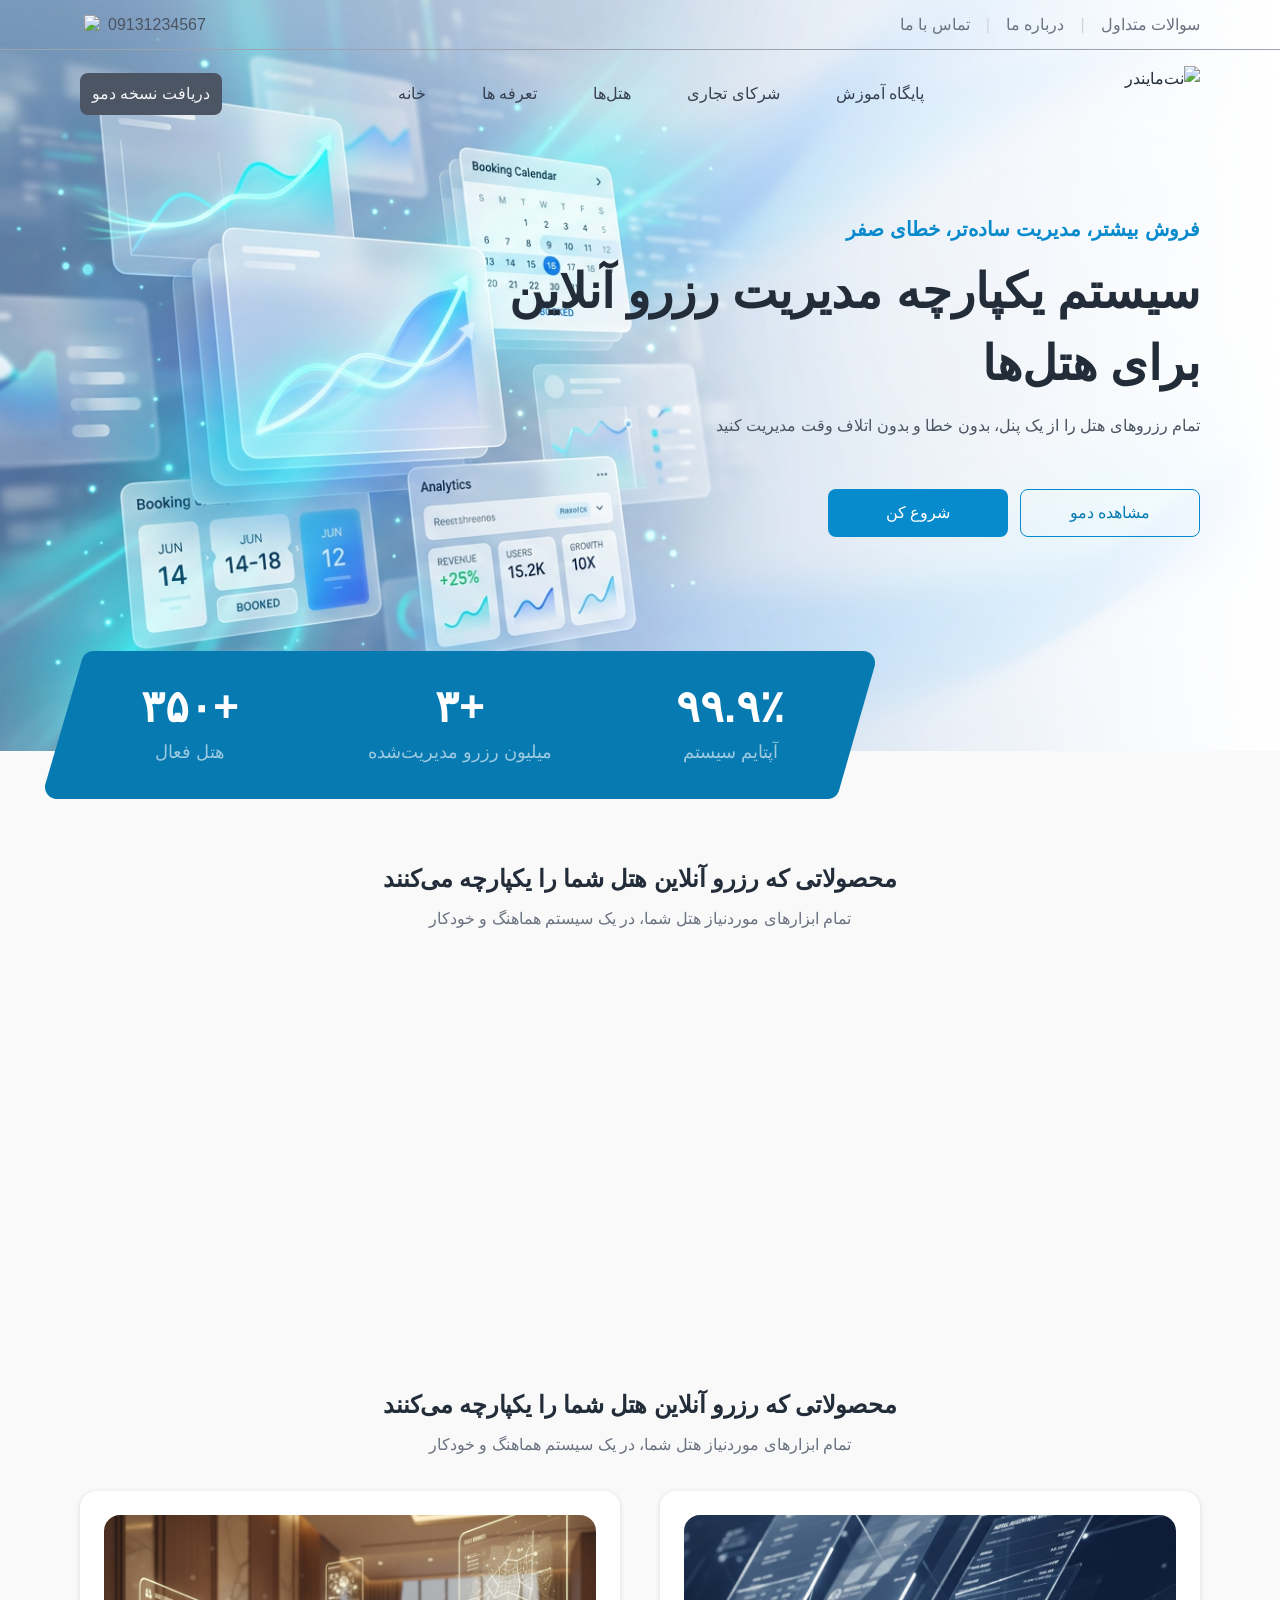
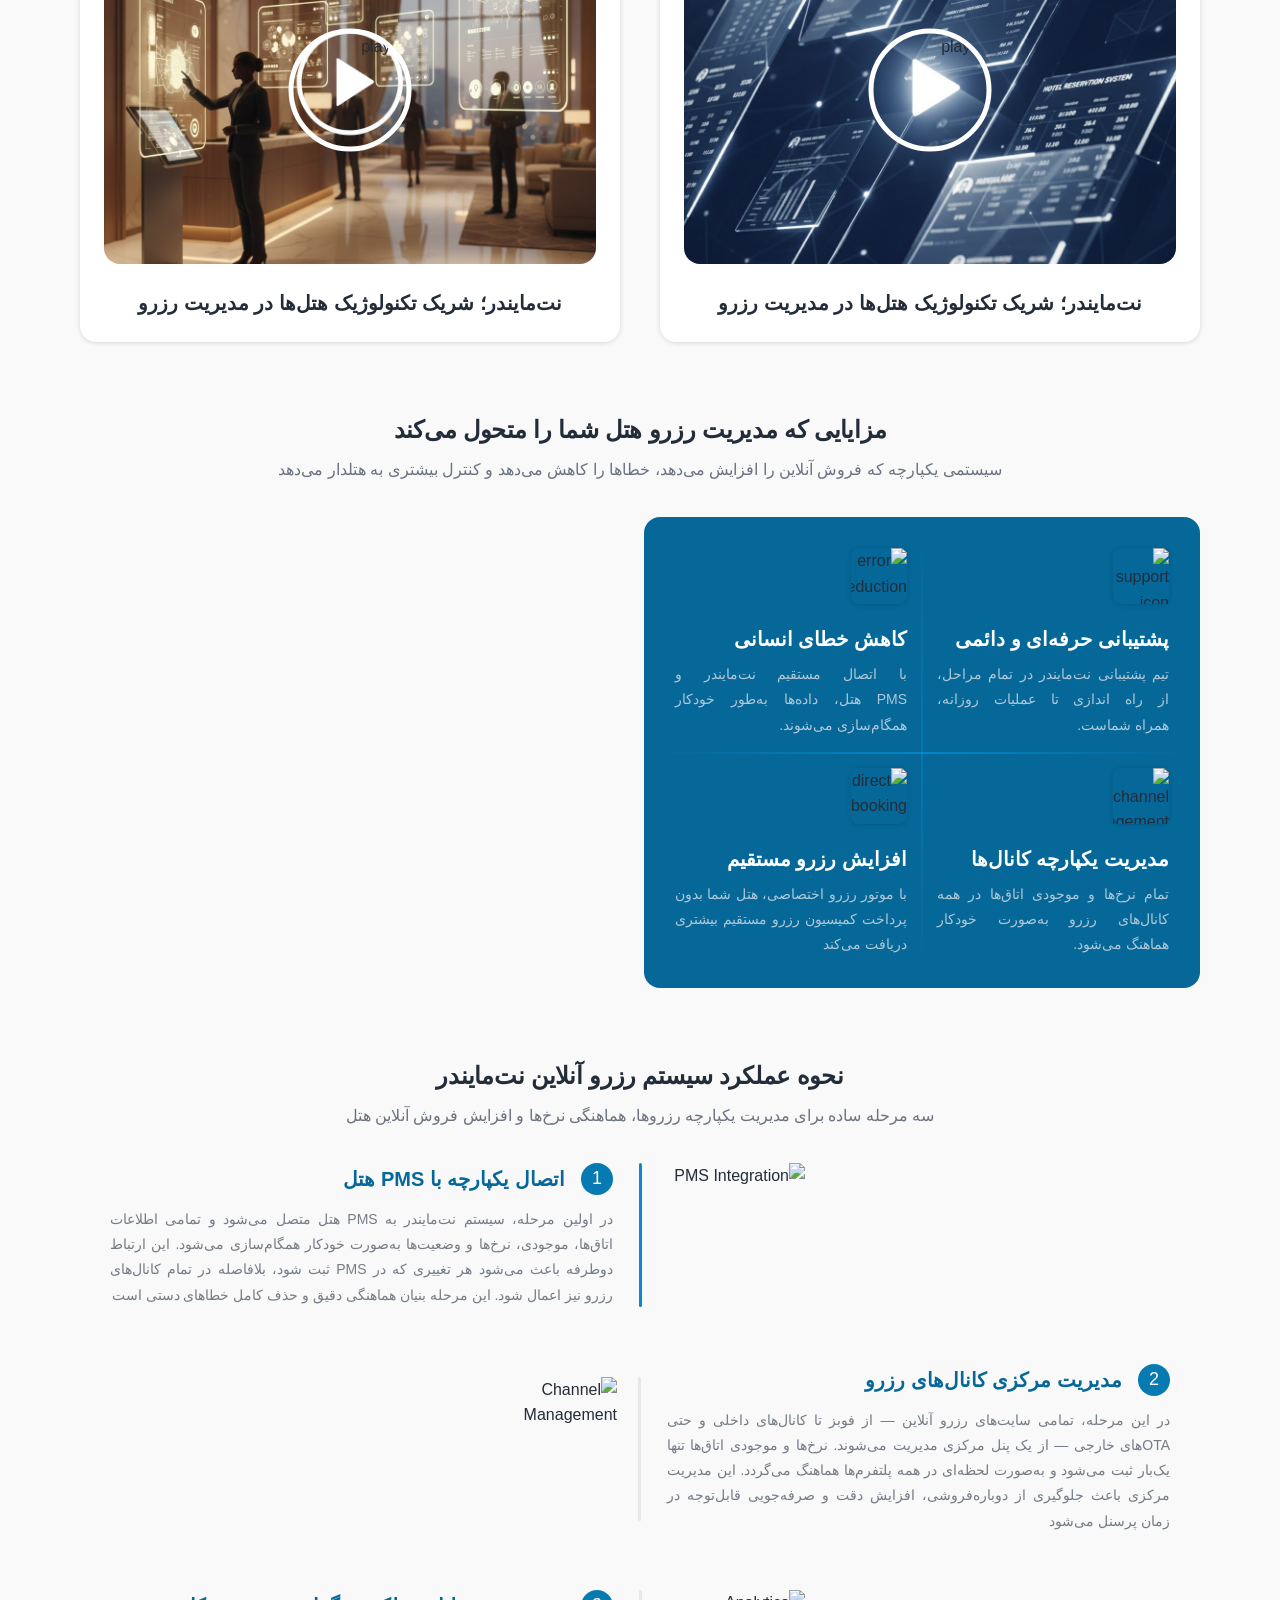
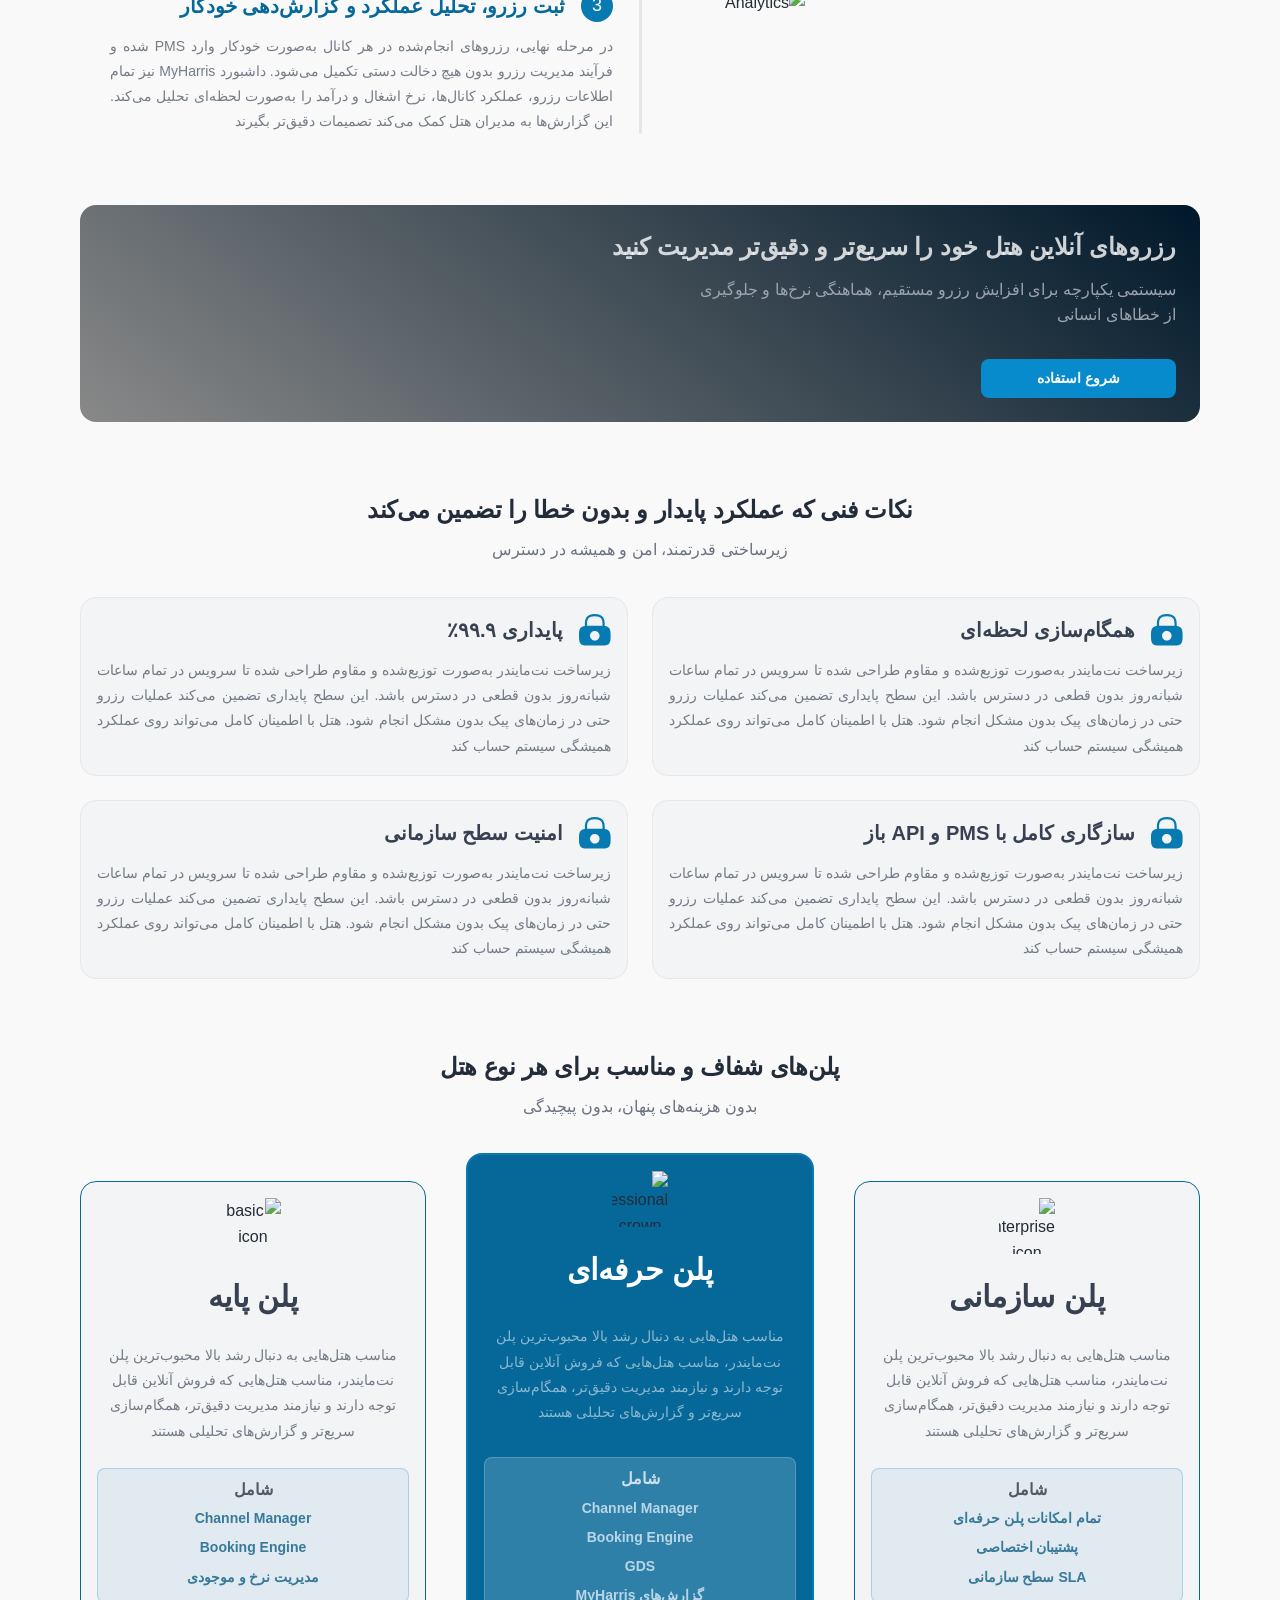
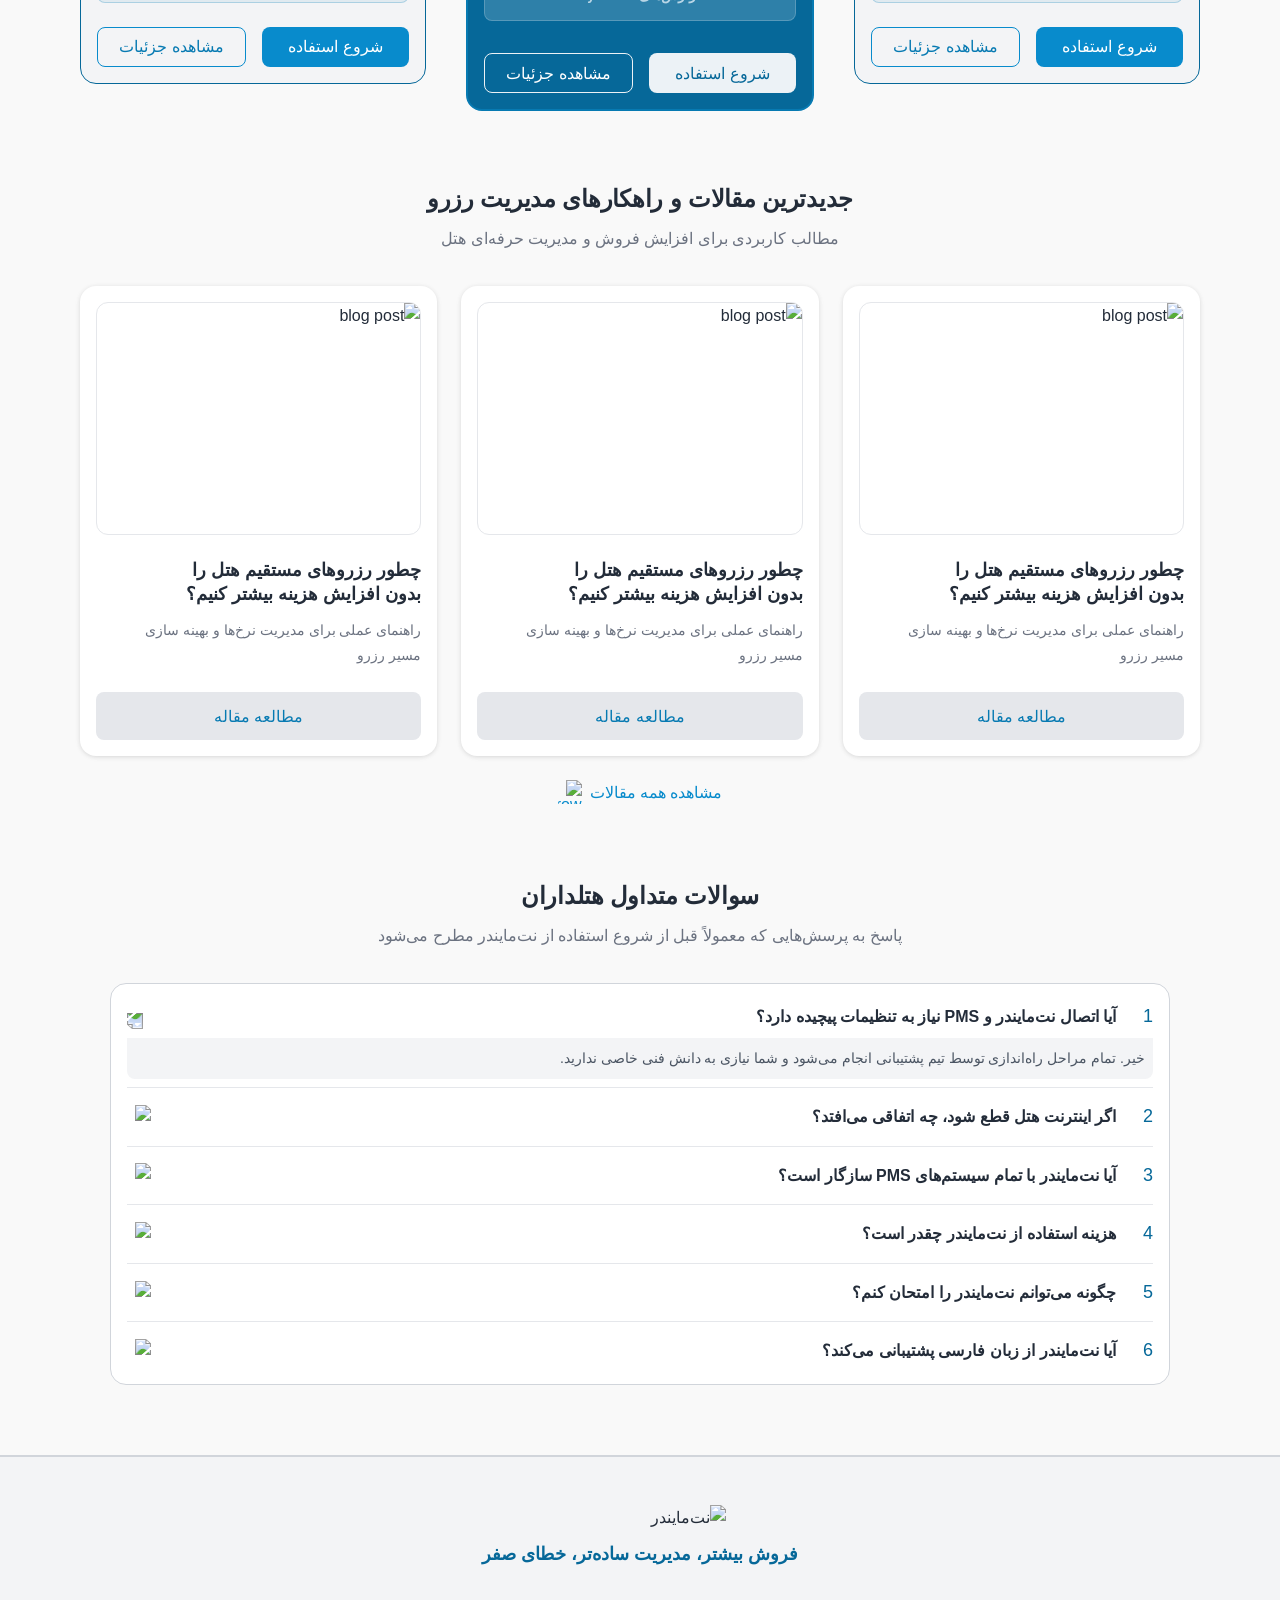
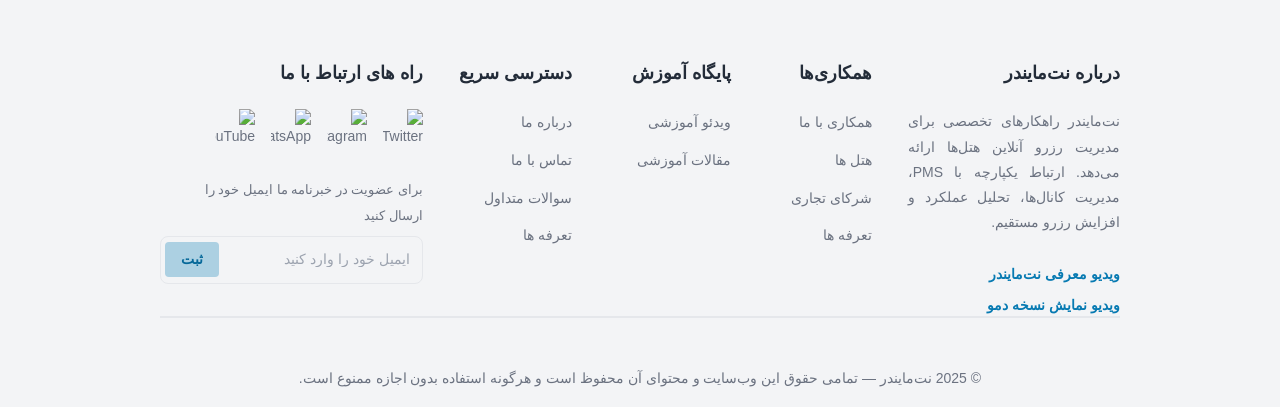
==== commit e259d0af: "change href links" ====
--- a/index.html
+++ b/index.html
@@ -5,7 +5,13 @@
     <meta charset="UTF-8" />
     <meta name="viewport" content="width=device-width, initial-scale=1.0" />
     <title>نت‌مایندر - سیستم یکپارچه مدیریت رزرو آنلاین</title>
-    <link rel="stylesheet" href="./styles/base.css" />
+    <link
+      rel="stylesheet"
+      href="https://net-minder.vercel.app/styles/base.css" />
+    <link
+      rel="stylesheet"
+      href="https://net-minder.vercel.app/styles/index/index.css" />
+    <link rel="stylesheet" href="./styles/index/index.css" />
     <link rel="stylesheet" href="./styles/index/index.css" />
     <link
       href="https://fonts.googleapis.com/css2?family=Vazirmatn:wght@300;400;500;600;700&display=swap"
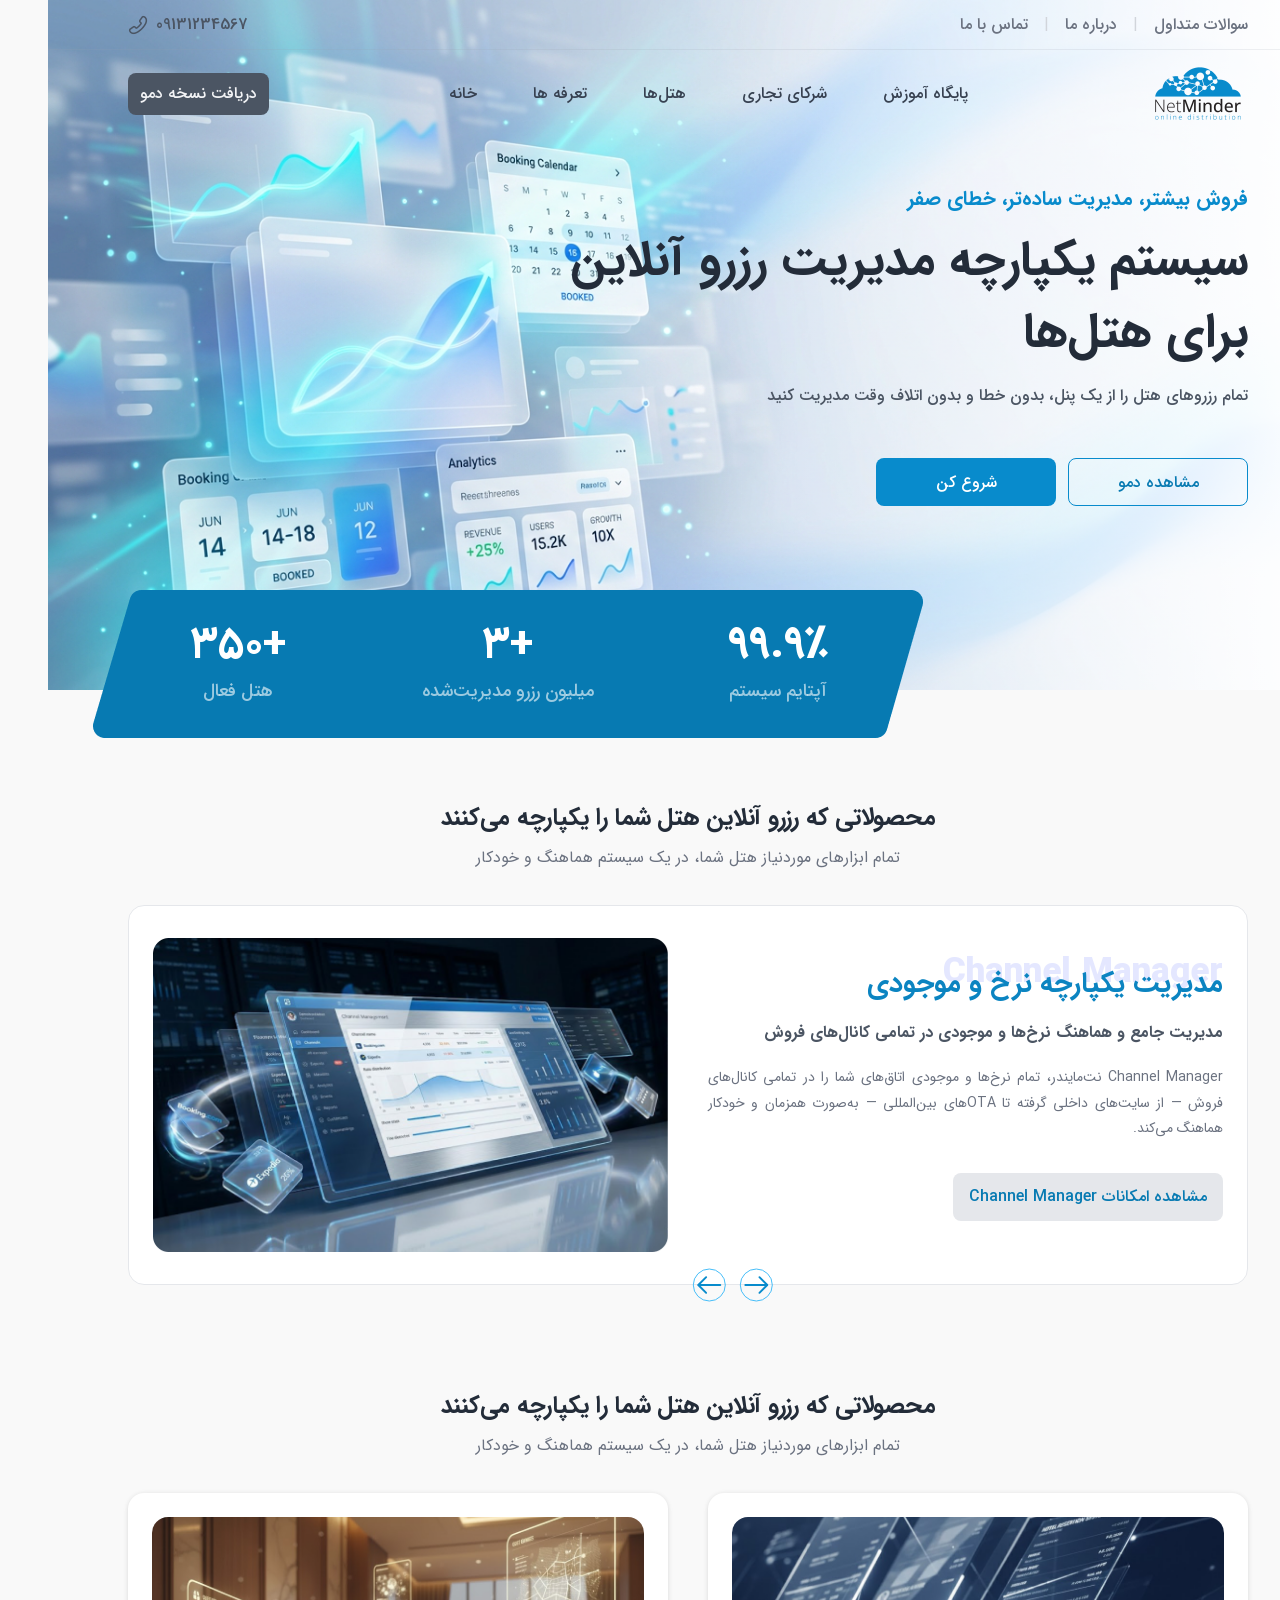
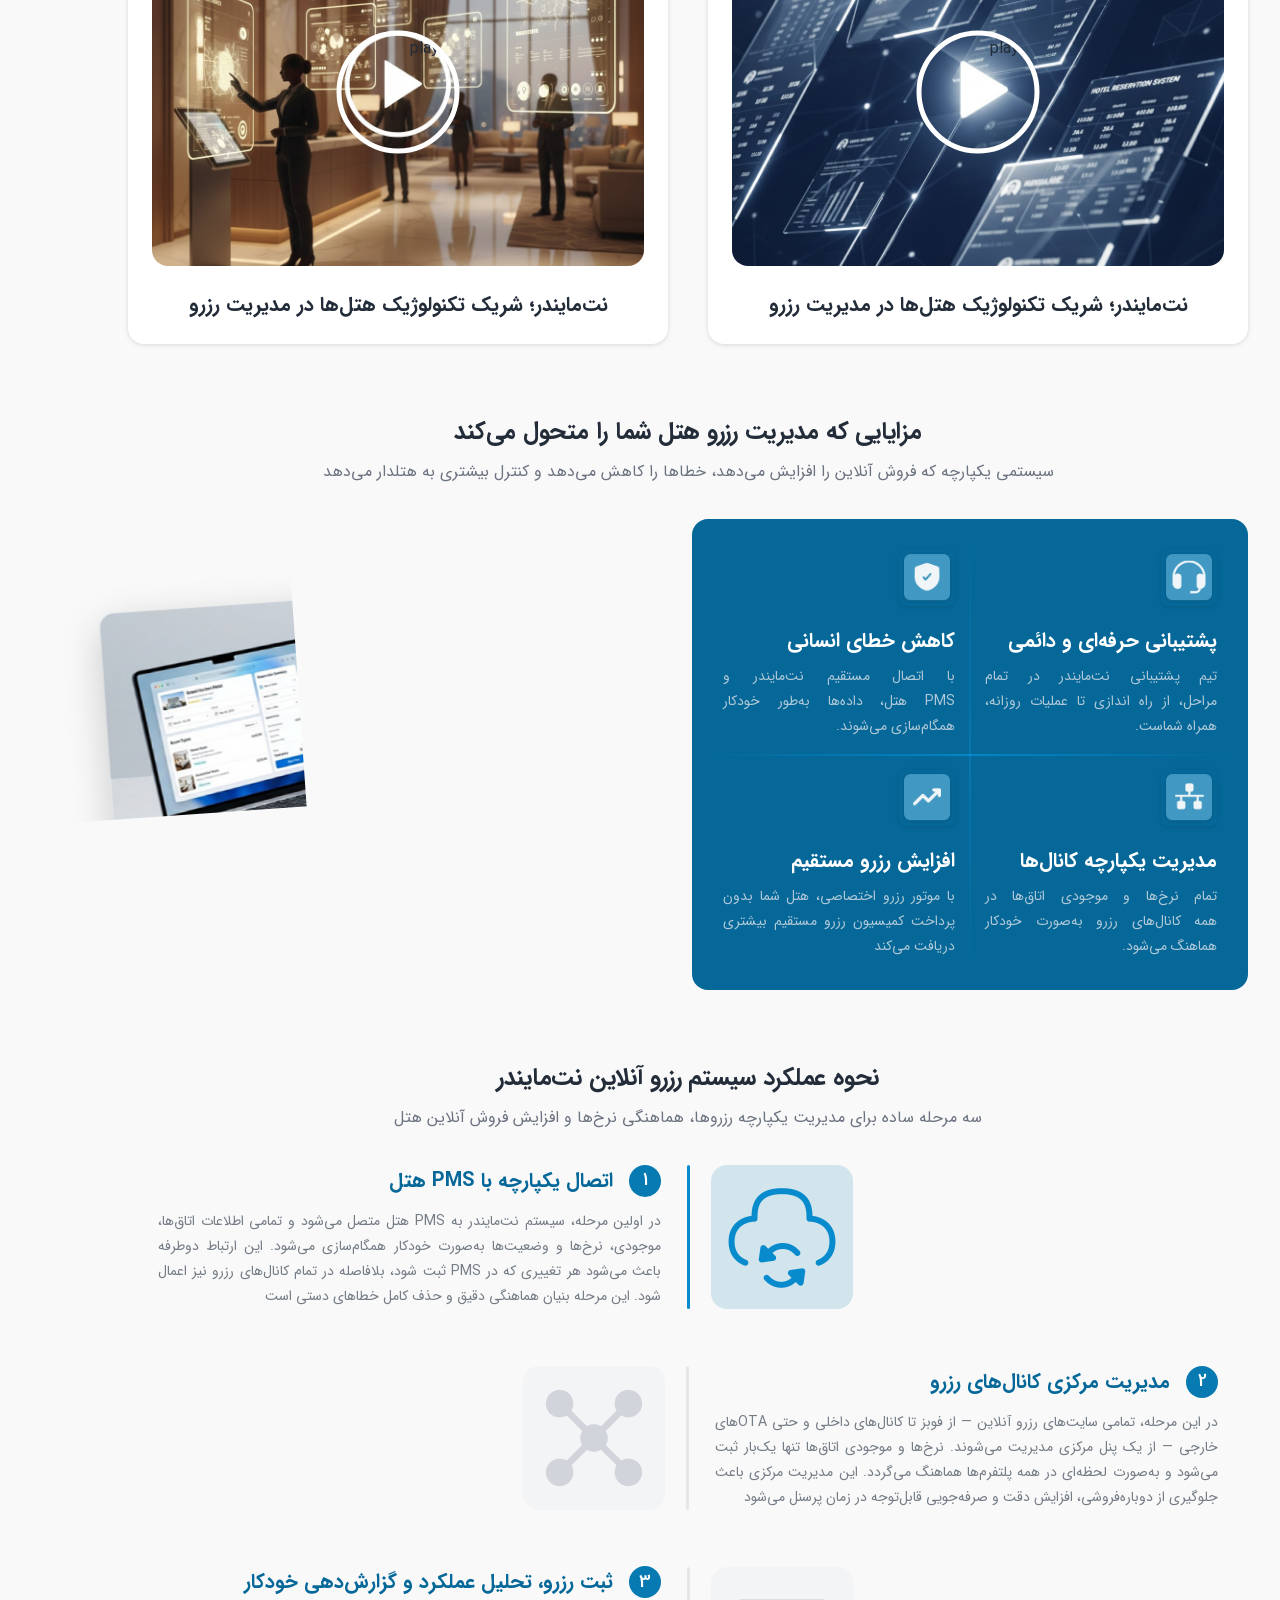
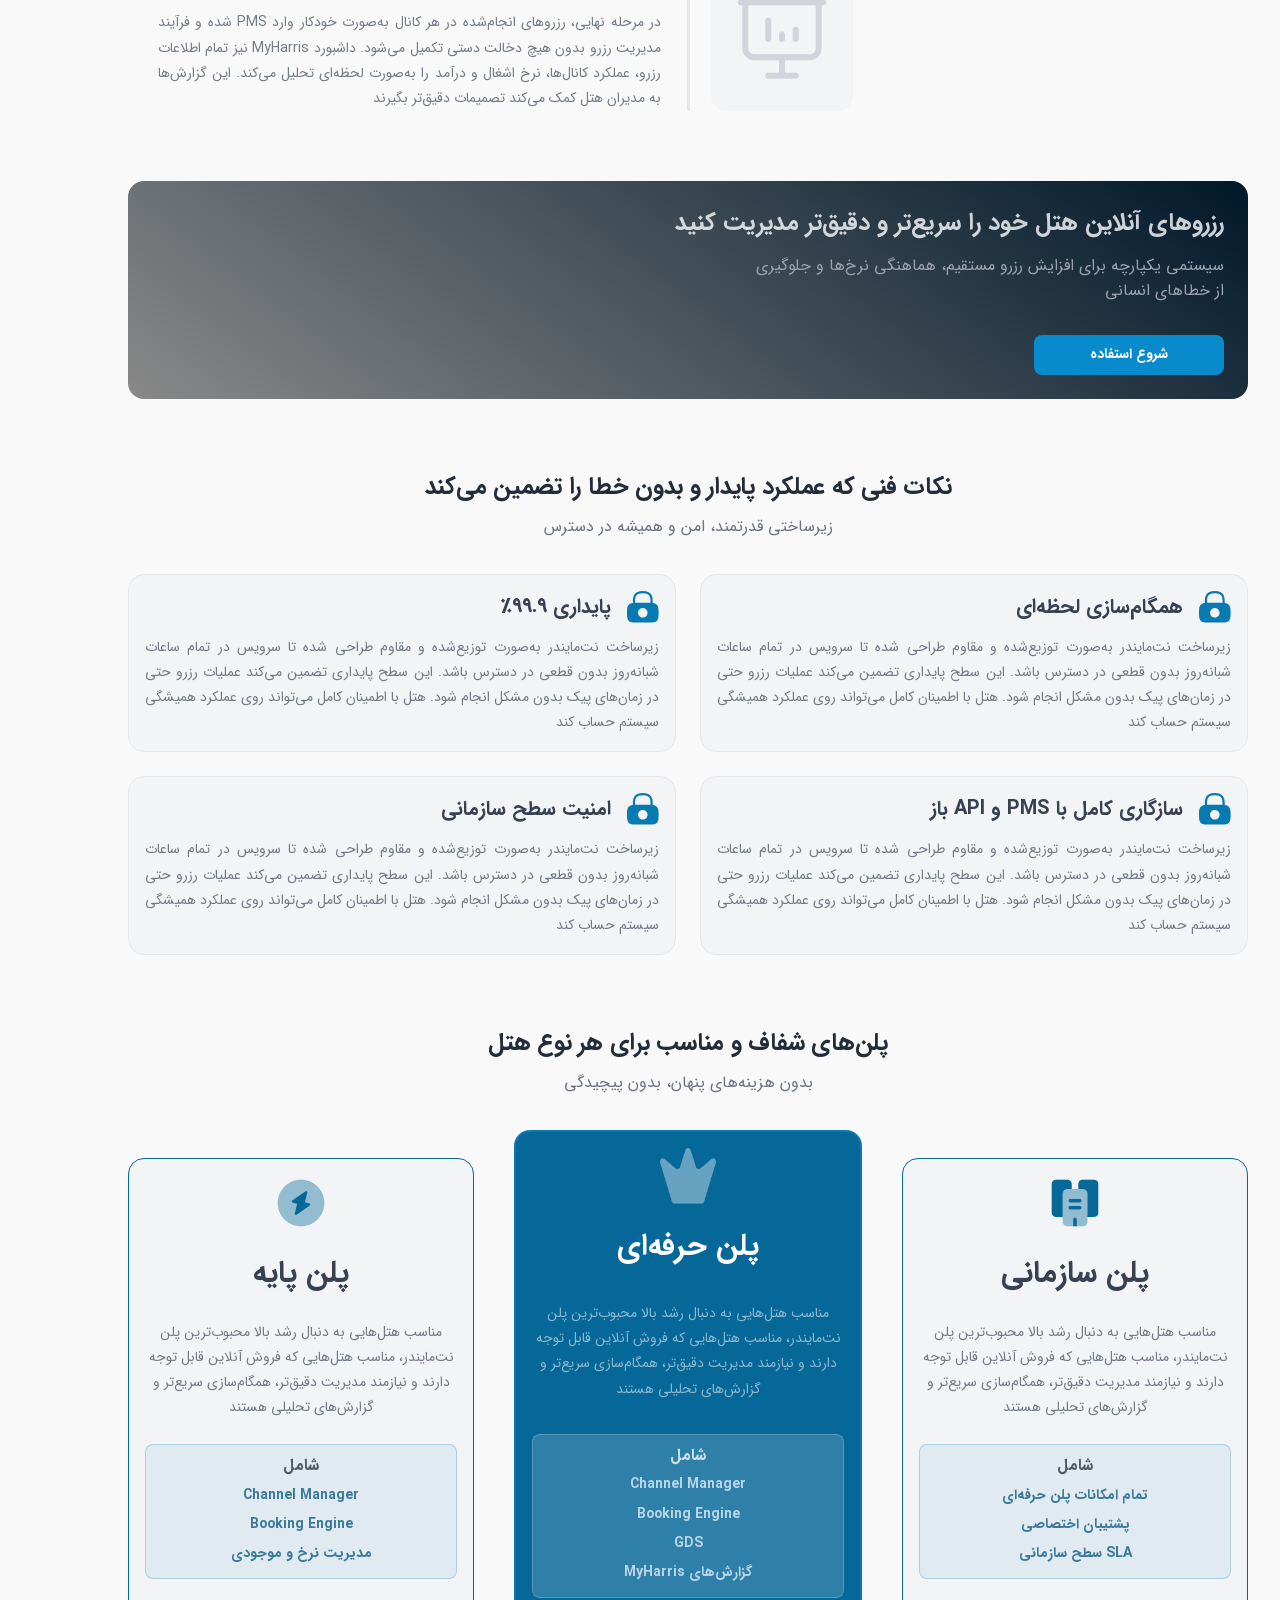
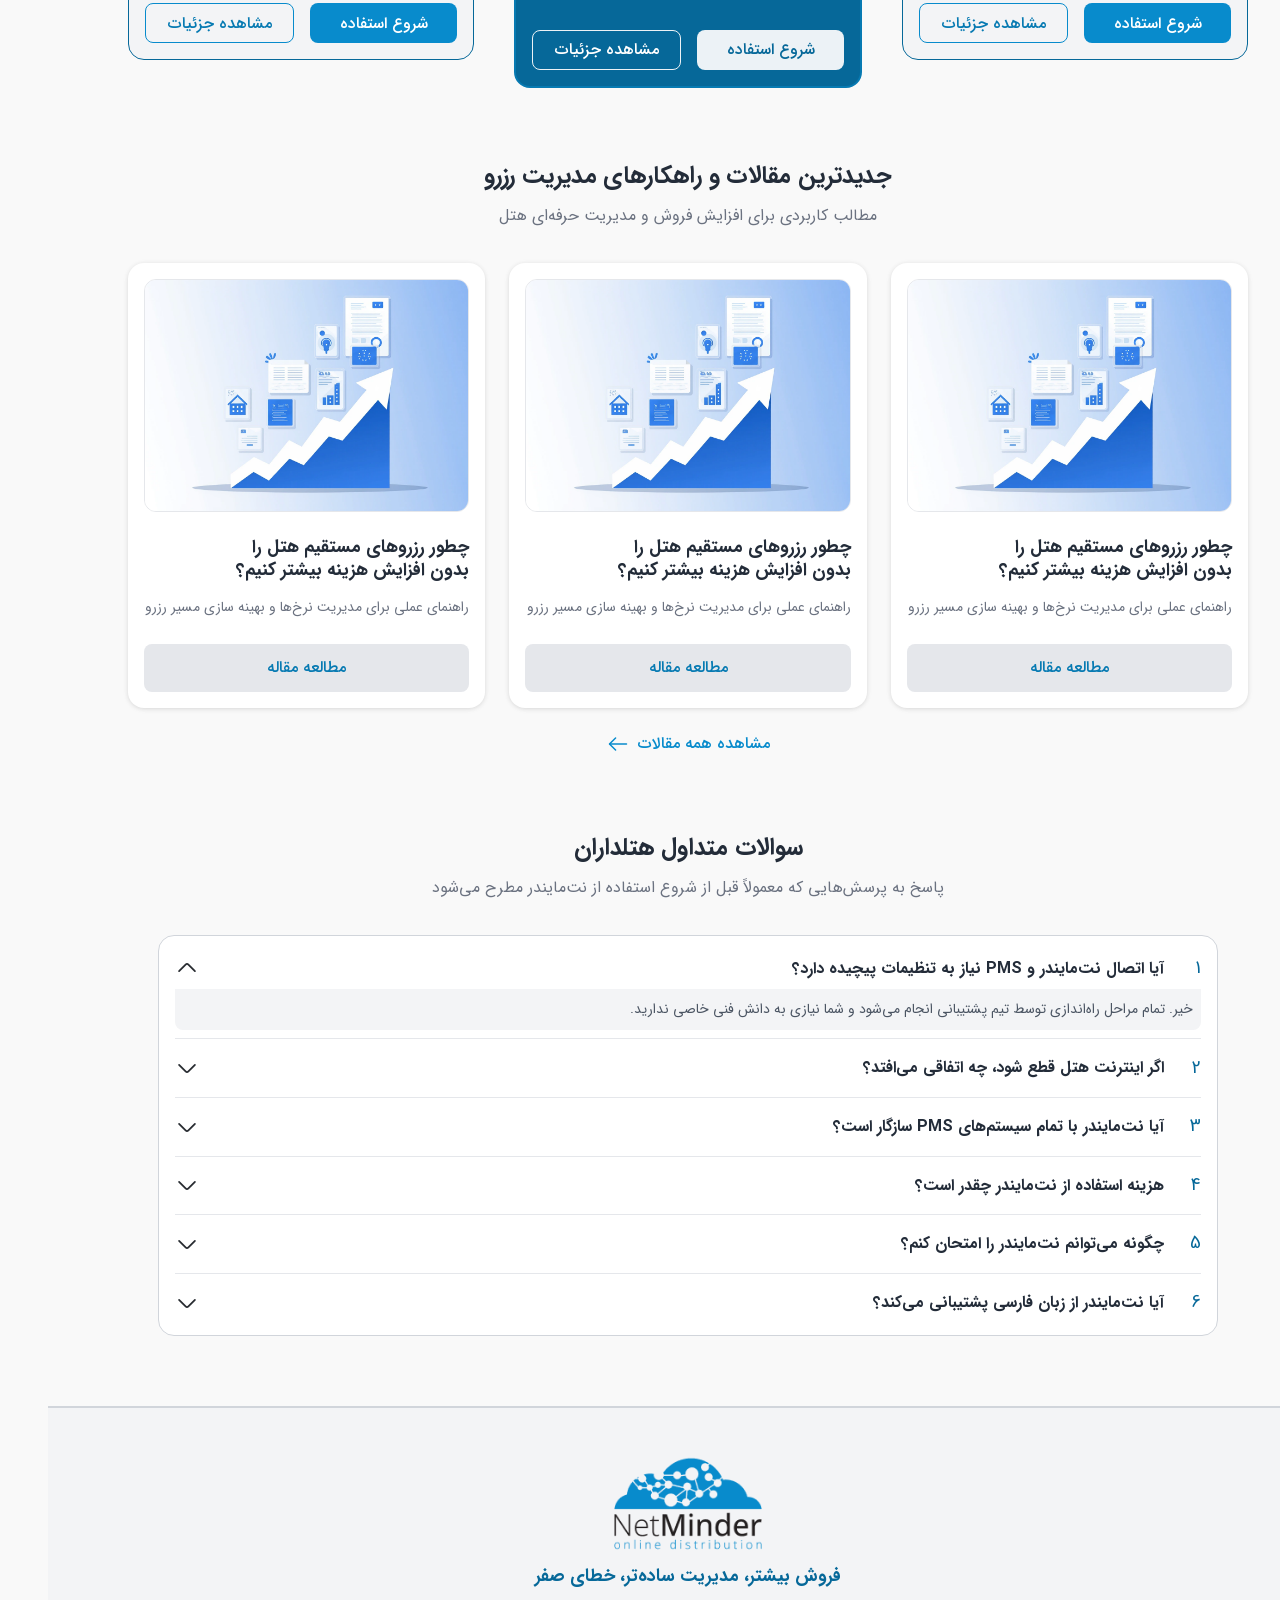
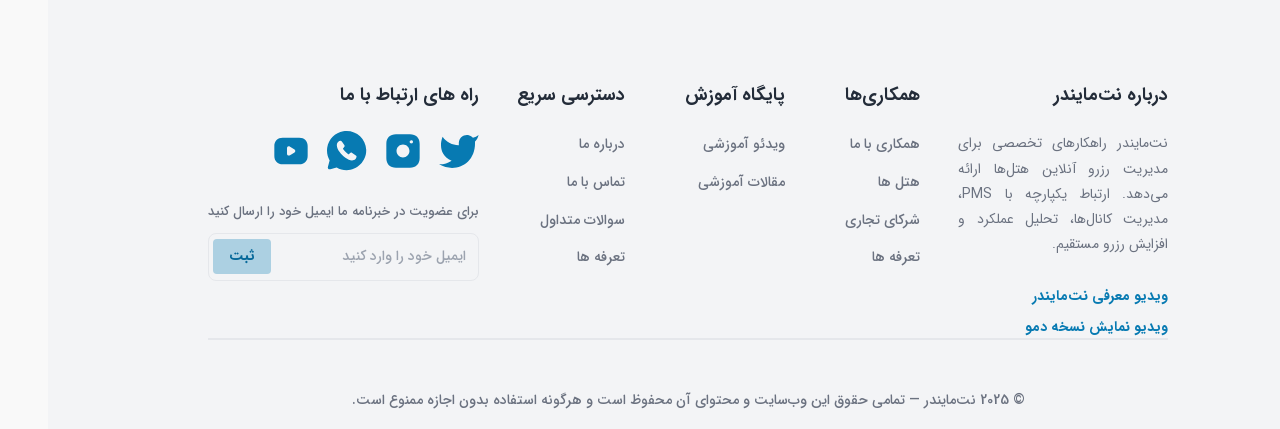
==== commit 8093c7b3: "finalchecked" ====
--- a/index.html
+++ b/index.html
@@ -1,947 +1,917 @@
 <!-- ------------------------------------------------------------------------------------------------------HOME -->
 <!doctype html>
 <html lang="fa" dir="rtl">
-  <head>
-    <meta charset="UTF-8" />
-    <meta name="viewport" content="width=device-width, initial-scale=1.0" />
-    <title>نت‌مایندر - سیستم یکپارچه مدیریت رزرو آنلاین</title>
-    <link
-      rel="stylesheet"
-      href="https://net-minder.vercel.app/styles/base.css" />
-    <link
-      rel="stylesheet"
-      href="https://net-minder.vercel.app/styles/index/index.css" />
-    <link rel="stylesheet" href="./styles/index/index.css" />
-    <link rel="stylesheet" href="./styles/index/index.css" />
-    <link
-      href="https://fonts.googleapis.com/css2?family=Vazirmatn:wght@300;400;500;600;700&display=swap"
-      rel="stylesheet" />
-
-    <!-- Swiper CSS - ورژن جدیدتر -->
-    <link
-      rel="stylesheet"
-      href="https://cdn.jsdelivr.net/npm/swiper@11/swiper-bundle.min.css" />
-  </head>
-
-  <body>
-    <div class="header-background">
-      <!-- Header -->
-      <header class="header">
-        <div class="header__top">
-          <div class="container">
-            <div class="header__top-content">
-              <div class="header__contact-info">
-                <span>09131234567</span>
+
+<head>
+  <meta charset="UTF-8" />
+  <meta name="viewport" content="width=device-width, initial-scale=1.0" />
+  <title>نت‌مایندر - سیستم یکپارچه مدیریت رزرو آنلاین</title>
+  <link rel="stylesheet" href="styles/base.css" />
+  <link rel="stylesheet" href="styles/Home/Home.css" />
+  <!-- <link
+    rel="stylesheet" /> -->
+  <link rel="stylesheet" href="styles/googlefonts.css">
+
+  <link rel="stylesheet" href="styles/swiper.css">
+</head>
+
+<body>
+  <div class="header-background">
+    <!-- Header -->
+    <header class="header">
+      <div class="header__top">
+        <div class="container">
+          <div class="header__top-content">
+            <div class="header__contact-info">
+              <span>09131234567</span>
+              <img
+                src="images/phone.png"
+                alt="phone"
+                class="header__phone-icon" />
+            </div>
+            <nav class="header__top-nav">
+              <a href="Pages/Questions.html">سوالات متداول</a>
+              <span>|</span>
+              <a href="Pages/AboutUs.html">درباره ما</a>
+              <span>|</span>
+              <a href="Pages/Contactus.html">تماس با ما</a>
+            </nav>
+          </div>
+        </div>
+      </div>
+      <div class="header__main">
+        <div class="container">
+          <div class="header__main-content">
+            <button class="demo-btn">دریافت نسخه دمو</button>
+            <!-- همبرگر منو - فقط موبایل -->
+            <button class="hamburger" aria-label="منو">
+              <span class="hamburger__line"></span>
+              <span class="hamburger__line"></span>
+              <span class="hamburger__line"></span>
+            </button>
+
+            <nav class="header__nav">
+              <a href="Pages/Educational-articles.html">پایگاه آموزش</a>
+              <a href="Pages/Partners.html">شرکای تجاری</a>
+              <a href="Pages/Hotelcolleagues.html">هتل‌ها</a>
+              <a href="Pages/Pricing.html">تعرفه ها</a>
+              <a href="index.html">خانه</a>
+            </nav>
+            <div class="header__logo">
+              <img
+                src="images/mn-logo-netminder.png"
+                alt="نت‌مایندر" />
+            </div>
+          </div>
+        </div>
+      </div>
+
+      <nav class="mobile-nav">
+        <a href="Pages/Educational-articles.html">پایگاه آموزش</a>
+        <a href="Pages/Partners.html">شرکای تجاری</a>
+        <a href="Pages/Hotelcolleagues.html">هتل‌ها</a>
+        <a href="Pages/Pricing.html">تعرفه ها</a>
+        <a href="index.html">خانه</a>
+        <hr />
+        <a href="Pages/Contactus.html">تماس با ما</a>
+        <a href="Pages/AboutUs.html">درباره ما</a>
+        <a href="Pages/Questions.html">سوالات متداول</a>
+        <button class="demo-btn demo-btn--mobile">دریافت نسخه دمو</button>
+      </nav>
+    </header>
+
+    <!-- Hero Section -->
+    <section class="hero">
+      <div class="container hero__content">
+        <div class="hero__text">
+          <div class="hero__title-section">
+            <p class="hero__subtitle">فروش بیشتر، مدیریت ساده‌تر، خطای صفر</p>
+            <h1 class="hero__title">
+              سیستم یکپارچه مدیریت رزرو آنلاین <br />
+              برای هتل‌ها
+            </h1>
+            <p class="hero__description">
+              تمام رزروهای هتل را از یک پنل، بدون خطا و بدون اتلاف وقت مدیریت
+              کنید
+            </p>
+          </div>
+          <div class="hero__buttons">
+            <button class="btn btn-outline">مشاهده دمو</button>
+            <button class="btn btn-primary">شروع کن</button>
+          </div>
+        </div>
+      </div>
+    </section>
+
+    <!-- Stats Section -->
+
+    <div class="stats">
+      <div class="container">
+        <div class="stats__card">
+          <div class="stats__item">
+            <div class="stats__number">۹۹.۹٪</div>
+            <div class="stats__label">آپتایم سیستم</div>
+          </div>
+          <div class="stats__item">
+            <div class="stats__number">+۳</div>
+            <div class="stats__label">میلیون رزرو مدیریت‌شده</div>
+          </div>
+          <div class="stats__item">
+            <div class="stats__number">+۳۵۰</div>
+            <div class="stats__label">هتل فعال</div>
+          </div>
+        </div>
+      </div>
+    </div>
+  </div>
+
+  <!-- Products Section -->
+  <section class="products">
+    <div class="container">
+      <div class="section-header">
+        <h2>محصولاتی که رزرو آنلاین هتل شما را یکپارچه می‌کنند</h2>
+        <p>تمام ابزارهای موردنیاز هتل شما، در یک سیستم هماهنگ و خودکار</p>
+      </div>
+
+      <!-- Swiper -->
+      <div class="swiper products-slider">
+        <div class="swiper-wrapper">
+          <div class="swiper-slide">
+            <div class="products__showcase">
+              <div class="products__image">
                 <img
-                  src="https://static.codia.ai/image/2025-12-14/AtVYxB0Htn.png"
-                  alt="phone"
-                  class="header__phone-icon" />
+                  src="images/product-mn.png"
+                  alt="Channel Manager" />
               </div>
-              <nav class="header__top-nav">
-                <a href="#faq">سوالات متداول</a>
-                <span>|</span>
-                <a href="#about">درباره ما</a>
-                <span>|</span>
-                <a href="#contact">تماس با ما</a>
-              </nav>
-            </div>
-          </div>
-        </div>
-        <div class="header__main">
-          <div class="container">
-            <div class="header__main-content">
-              <button class="demo-btn">دریافت نسخه دمو</button>
-              <!-- همبرگر منو - فقط موبایل -->
-              <button class="hamburger" aria-label="منو">
-                <span class="hamburger__line"></span>
-                <span class="hamburger__line"></span>
-                <span class="hamburger__line"></span>
-              </button>
-
-              <nav class="header__nav">
-                <a href="./pages/Pricing.html">پایگاه آموزش</a>
-                <a href="#partners">شرکای تجاری</a>
-                <a href="#hotels">هتل‌ها</a>
-                <a href="#pricing">تعرفه ها</a>
-                <a href="./pages/Home.html">خانه</a>
-              </nav>
-              <div class="header__logo">
+              <div class="products__content">
+                <div class="products__info">
+                  <div class="products__header">
+                    <h3 data-bg="Channel Manager">
+                      مدیریت یکپارچه نرخ و موجودی
+                    </h3>
+                  </div>
+                  <p class="products__subtitle">
+                    مدیریت جامع و هماهنگ نرخ‌ها و موجودی در تمامی کانال‌های
+                    فروش
+                  </p>
+                  <p class="products__description">
+                    Channel Manager نت‌مایندر، تمام نرخ‌ها و موجودی اتاق‌های
+                    شما را در تمامی کانال‌های فروش — از سایت‌های داخلی گرفته
+                    تا OTAهای بین‌المللی — به‌صورت همزمان و خودکار هماهنگ
+                    می‌کند.
+                  </p>
+                </div>
+                <button class="btn btn-secondary">
+                  مشاهده امکانات Channel Manager
+                </button>
+              </div>
+            </div>
+          </div>
+
+          <div class="swiper-slide">
+            <div class="products__showcase">
+              <div class="products__image">
                 <img
-                  src="https://static.codia.ai/image/2025-12-14/T2ENy31yVs.png"
-                  alt="نت‌مایندر" />
+                  src="images/product-mn.png"
+                  alt="Booking Engine" />
               </div>
-            </div>
-          </div>
-        </div>
-
-        <nav class="mobile-nav">
-          <a href="#home">خانه</a>
-          <a href="#pricing">تعرفه ها</a>
-          <a href="#hotels">هتل‌ها</a>
-          <a href="#partners">شرکای تجاری</a>
-          <a href="#education">پایگاه آموزش</a>
-          <hr />
-          <a href="#contact">تماس با ما</a>
-          <a href="#about">درباره ما</a>
-          <a href="#faq">سوالات متداول</a>
-          <button class="demo-btn demo-btn--mobile">دریافت نسخه دمو</button>
-        </nav>
-      </header>
-
-      <!-- Hero Section -->
-      <section class="hero">
-        <div class="container hero__content">
-          <div class="hero__text">
-            <div class="hero__title-section">
-              <p class="hero__subtitle">فروش بیشتر، مدیریت ساده‌تر، خطای صفر</p>
-              <h1 class="hero__title">
-                سیستم یکپارچه مدیریت رزرو آنلاین <br />
-                برای هتل‌ها
-              </h1>
-              <p class="hero__description">
-                تمام رزروهای هتل را از یک پنل، بدون خطا و بدون اتلاف وقت مدیریت
-                کنید
+              <div class="products__content">
+                <div class="products__info">
+                  <div class="products__header">
+                    <h3 data-bg="Booking Engine">موتور رزرو آنلاین</h3>
+                  </div>
+                  <p class="products__subtitle">
+                    افزایش رزروهای مستقیم از وبسایت هتل بدون پرداخت کمیسیون
+                  </p>
+                  <p class="products__description">
+                    موتور رزرو نت‌مایندر به مشتریان شما امکان می‌دهد مستقیماً
+                    از وبسایت هتل رزرو کنند و هزینه‌های کمیسیون را کاهش دهید.
+                  </p>
+                </div>
+                <button class="btn btn-secondary">
+                  مشاهده امکانات Booking Engine
+                </button>
+              </div>
+            </div>
+          </div>
+
+          <!-- Slide 3 -->
+          <div class="swiper-slide">
+            <div class="products__showcase">
+              <div class="products__image">
+                <img
+                  src="images/product-mn.png"
+                  alt="PMS Integration" />
+              </div>
+              <div class="products__content">
+                <div class="products__info">
+                  <div class="products__header">
+                    <h3 data-bg="PMS Integration">اتصال به PMS هتل</h3>
+                  </div>
+                  <p class="products__subtitle">
+                    همگام‌سازی خودکار با سیستم مدیریت هتل
+                  </p>
+                  <p class="products__description">
+                    نت‌مایندر به‌راحتی با سیستم PMS هتل شما متصل می‌شود و تمام
+                    اطلاعات را به‌صورت لحظه‌ای همگام‌سازی می‌کند.
+                  </p>
+                </div>
+                <button class="btn btn-secondary">
+                  مشاهده امکانات PMS Integration
+                </button>
+              </div>
+            </div>
+          </div>
+        </div>
+        <div class="products__nav-arrows">
+          <button class="products__nav-arrow products__nav-arrow--left">
+            <img src="images/arrow-left.svg" alt="previous" />
+          </button>
+          <button class="products__nav-arrow products__nav-arrow--right">
+            <img src="images/arrow-left.svg" alt="next" />
+          </button>
+        </div>
+      </div>
+    </div>
+  </section>
+
+  <!-- Video Section -->
+  <section class="video-section">
+    <div class="container">
+      <div class="section-header">
+        <h2>محصولاتی که رزرو آنلاین هتل شما را یکپارچه می‌کنند</h2>
+        <p>تمام ابزارهای موردنیاز هتل شما، در یک سیستم هماهنگ و خودکار</p>
+      </div>
+
+      <div class="video-section__grid">
+        <div class="video-section__card">
+          <div class="video-section__thumbnail">
+            <img src="images/sec-99.jpg" alt="video thumbnail" />
+            <div class="video-section__play-button">
+              <img src="" alt="play" />
+            </div>
+          </div>
+          <h3>نت‌مایندر؛ شریک تکنولوژیک هتل‌ها در مدیریت رزرو</h3>
+        </div>
+        <div class="video-section__card">
+          <div class="video-section__thumbnail">
+            <img src="images/sec-98.jpg" alt="video thumbnail1" />
+            <div class="video-section__play-button">
+              <img src="" alt="play" />
+            </div>
+          </div>
+          <h3>نت‌مایندر؛ شریک تکنولوژیک هتل‌ها در مدیریت رزرو</h3>
+        </div>
+      </div>
+    </div>
+  </section>
+
+  <!-- Benefits Section -->
+  <section class="benefits">
+    <div class="container">
+      <div class="section-header">
+        <h2>مزایایی که مدیریت رزرو هتل شما را متحول می‌کند</h2>
+        <p>
+          سیستمی یکپارچه که فروش آنلاین را افزایش می‌دهد، خطاها را کاهش می‌دهد
+          و کنترل بیشتری به هتلدار می‌دهد
+        </p>
+      </div>
+
+      <div class="benefits__content">
+        <div class="benefits__visual">
+          <!-- Swiper Container -->
+          <div class="swiper benefits__swiper">
+            <div class="swiper-wrapper">
+              <img
+                class="swiper-slide"
+                src="images/laptop.png"
+                alt="benefits visualization 1" />
+              <img
+                class="swiper-slide"
+                src="images/screen1.png"
+                alt="benefits visualization 2" />
+              <img
+                class="swiper-slide"
+                src="images/laptop.png"
+                alt="benefits visualization 3" />
+              <img
+                class="swiper-slide"
+                src="images/screen1.png"
+                alt="benefits visualization 4" />
+            </div>
+          </div>
+        </div>
+
+        <div class="benefits__cards">
+          <div class="benefits__card">
+            <div class="benefits__icon">
+              <img
+                src="images/headephone-mn.png"
+                alt="support icon" />
+            </div>
+            <div class="benefits__card-content">
+              <h3>پشتیبانی حرفه‌ای و دائمی</h3>
+              <p>
+                تیم پشتیبانی نت‌مایندر در تمام مراحل، از راه ‌اندازی تا عملیات
+                روزانه، همراه شماست.
               </p>
             </div>
-            <div class="hero__buttons">
-              <button class="btn btn-outline">مشاهده دمو</button>
-              <button class="btn btn-primary">شروع کن</button>
-            </div>
-          </div>
-        </div>
-      </section>
-
-      <!-- Stats Section -->
-
-      <div class="stats">
-        <div class="container">
-          <div class="stats__card">
-            <div class="stats__item">
-              <div class="stats__number">۹۹.۹٪</div>
-              <div class="stats__label">آپتایم سیستم</div>
-            </div>
-            <div class="stats__item">
-              <div class="stats__number">+۳</div>
-              <div class="stats__label">میلیون رزرو مدیریت‌شده</div>
-            </div>
-            <div class="stats__item">
-              <div class="stats__number">+۳۵۰</div>
-              <div class="stats__label">هتل فعال</div>
-            </div>
-          </div>
-        </div>
-      </div>
-    </div>
-
-    <!-- Products Section -->
-    <section class="products">
-      <div class="container">
-        <div class="section-header">
-          <h2>محصولاتی که رزرو آنلاین هتل شما را یکپارچه می‌کنند</h2>
-          <p>تمام ابزارهای موردنیاز هتل شما، در یک سیستم هماهنگ و خودکار</p>
-        </div>
-
-        <!-- Swiper -->
-        <div class="swiper products-slider">
-          <div class="swiper-wrapper">
-            <div class="swiper-slide">
-              <div class="products__showcase">
-                <div class="products__image">
-                  <img
-                    src="https://static.codia.ai/image/2025-12-14/q23iVrn1a8.png"
-                    alt="Channel Manager" />
-                </div>
-                <div class="products__content">
-                  <div class="products__info">
-                    <div class="products__header">
-                      <!-- <img src="https://static.codia.ai/image/2025-12-14/Bq8AjcOJ0m.png" alt="Channel Manager Icon"> -->
-                      <h3 data-bg="Channel Manager">
-                        مدیریت یکپارچه نرخ و موجودی
-                      </h3>
-                    </div>
-                    <p class="products__subtitle">
-                      مدیریت جامع و هماهنگ نرخ‌ها و موجودی در تمامی کانال‌های
-                      فروش
-                    </p>
-                    <p class="products__description">
-                      Channel Manager نت‌مایندر، تمام نرخ‌ها و موجودی اتاق‌های
-                      شما را در تمامی کانال‌های فروش — از سایت‌های داخلی گرفته
-                      تا OTAهای بین‌المللی — به‌صورت همزمان و خودکار هماهنگ
-                      می‌کند.
-                    </p>
-                  </div>
-                  <button class="btn btn-secondary">
-                    مشاهده امکانات Channel Manager
-                  </button>
-                </div>
-              </div>
-            </div>
-
-            <div class="swiper-slide">
-              <div class="products__showcase">
-                <div class="products__image">
-                  <img
-                    src="https://static.codia.ai/image/2025-12-14/q23iVrn1a8.png"
-                    alt="Booking Engine" />
-                </div>
-                <div class="products__content">
-                  <div class="products__info">
-                    <div class="products__header">
-                      <h3 data-bg="Booking Engine">موتور رزرو آنلاین</h3>
-                    </div>
-                    <p class="products__subtitle">
-                      افزایش رزروهای مستقیم از وبسایت هتل بدون پرداخت کمیسیون
-                    </p>
-                    <p class="products__description">
-                      موتور رزرو نت‌مایندر به مشتریان شما امکان می‌دهد مستقیماً
-                      از وبسایت هتل رزرو کنند و هزینه‌های کمیسیون را کاهش دهید.
-                    </p>
-                  </div>
-                  <button class="btn btn-secondary">
-                    مشاهده امکانات Booking Engine
-                  </button>
-                </div>
-              </div>
-            </div>
-
-            <!-- Slide 3 -->
-            <div class="swiper-slide">
-              <div class="products__showcase">
-                <div class="products__image">
-                  <img
-                    src="https://static.codia.ai/image/2025-12-14/q23iVrn1a8.png"
-                    alt="PMS Integration" />
-                </div>
-                <div class="products__content">
-                  <div class="products__info">
-                    <div class="products__header">
-                      <h3 data-bg="PMS Integration">اتصال به PMS هتل</h3>
-                    </div>
-                    <p class="products__subtitle">
-                      همگام‌سازی خودکار با سیستم مدیریت هتل
-                    </p>
-                    <p class="products__description">
-                      نت‌مایندر به‌راحتی با سیستم PMS هتل شما متصل می‌شود و تمام
-                      اطلاعات را به‌صورت لحظه‌ای همگام‌سازی می‌کند.
-                    </p>
-                  </div>
-                  <button class="btn btn-secondary">
-                    مشاهده امکانات PMS Integration
-                  </button>
-                </div>
-              </div>
-            </div>
-          </div>
-          <div class="products__nav-arrows">
-            <button class="products__nav-arrow products__nav-arrow--left">
-              <img src="../images/arrow-left.svg" alt="previous" />
-            </button>
-            <button class="products__nav-arrow products__nav-arrow--right">
-              <img src="../images/arrow-left.svg" alt="next" />
-            </button>
-          </div>
-        </div>
-      </div>
-    </section>
-
-    <!-- Video Section -->
-    <section class="video-section">
-      <div class="container">
-        <div class="section-header">
-          <h2>محصولاتی که رزرو آنلاین هتل شما را یکپارچه می‌کنند</h2>
-          <p>تمام ابزارهای موردنیاز هتل شما، در یک سیستم هماهنگ و خودکار</p>
-        </div>
-
-        <div class="video-section__grid">
-          <div class="video-section__card">
-            <div class="video-section__thumbnail">
-              <img src="../images/sec-99.jpg" alt="video thumbnail" />
-              <div class="video-section__play-button">
-                <img src="" alt="play" />
-              </div>
-            </div>
-            <h3>نت‌مایندر؛ شریک تکنولوژیک هتل‌ها در مدیریت رزرو</h3>
-          </div>
-          <div class="video-section__card">
-            <div class="video-section__thumbnail">
-              <img src="../images/sec-98.jpg" alt="video thumbnail1" />
-              <div class="video-section__play-button">
-                <img src="" alt="play" />
-              </div>
-            </div>
-            <h3>نت‌مایندر؛ شریک تکنولوژیک هتل‌ها در مدیریت رزرو</h3>
-          </div>
-        </div>
-      </div>
-    </section>
-
-    <!-- Benefits Section -->
-    <section class="benefits">
-      <div class="container">
-        <div class="section-header">
-          <h2>مزایایی که مدیریت رزرو هتل شما را متحول می‌کند</h2>
+          </div>
+
+          <div class="benefits__card">
+            <div class="benefits__icon">
+              <img
+                src="images/decrease-mn.png"
+                alt="error reduction icon" />
+            </div>
+            <div class="benefits__card-content">
+              <h3>کاهش خطای انسانی</h3>
+              <p>
+                با اتصال مستقیم نت‌مایندر و PMS هتل، داده‌ها به‌طور خودکار
+                همگام‌سازی می‌شوند.
+              </p>
+            </div>
+          </div>
+
+          <div class="benefits__card">
+            <div class="benefits__icon">
+              <img
+                src="images/traz-mn.png"
+                alt="channel management icon" />
+            </div>
+            <div class="benefits__card-content">
+              <h3>مدیریت یکپارچه کانال‌ها</h3>
+              <p>
+                تمام نرخ‌ها و موجودی اتاق‌ها در همه کانال‌های رزرو به‌صورت
+                خودکار هماهنگ می‌شود.
+              </p>
+            </div>
+          </div>
+
+          <div class="benefits__card">
+            <div class="benefits__icon">
+              <img
+                src="images/falsh-mn.png"
+                alt="direct booking icon" />
+            </div>
+            <div class="benefits__card-content">
+              <h3>افزایش رزرو مستقیم</h3>
+              <p>
+                با موتور رزرو اختصاصی، هتل شما بدون پرداخت کمیسیون رزرو مستقیم
+                بیشتری دریافت می‌کند
+              </p>
+            </div>
+          </div>
+        </div>
+      </div>
+    </div>
+  </section>
+
+  <!-- How It Works Section -->
+  <section class="how-it-works">
+    <div class="container">
+      <div class="section-header">
+        <h2>نحوه عملکرد سیستم رزرو آنلاین نت‌مایندر</h2>
+        <p>
+          سه مرحله ساده برای مدیریت یکپارچه رزروها، هماهنگی نرخ‌ها و افزایش
+          فروش آنلاین هتل
+        </p>
+      </div>
+
+      <div class="how-it-works__steps">
+        <div class="how-it-works__step">
+          <div class="how-it-works__step-content">
+            <div class="how-it-works__step-header">
+              <h3>اتصال یکپارچه با PMS هتل</h3>
+              <div class="how-it-works__step-number">1</div>
+            </div>
+            <p>
+              در اولین مرحله، سیستم نت‌مایندر به PMS هتل متصل می‌شود و تمامی
+              اطلاعات اتاق‌ها، موجودی، نرخ‌ها و وضعیت‌ها به‌صورت خودکار
+              همگام‌سازی می‌شود. این ارتباط دوطرفه باعث می‌شود هر تغییری که در
+              PMS ثبت شود، بلافاصله در تمام کانال‌های رزرو نیز اعمال شود. این
+              مرحله بنیان هماهنگی دقیق و حذف کامل خطاهای دستی است
+            </p>
+          </div>
+          <div class="how-it-works__step-image">
+            <img
+              src="images/cload-mn.png"
+              alt="PMS Integration" />
+          </div>
+        </div>
+
+        <div class="how-it-works__step how-it-works__step--reverse">
+          <div class="how-it-works__step-image">
+            <img
+              src="images/fourth.png"
+              alt="Channel Management" />
+          </div>
+          <div class="how-it-works__step-content">
+            <div class="how-it-works__step-header">
+              <h3>مدیریت مرکزی کانال‌های رزرو</h3>
+              <div class="how-it-works__step-number">2</div>
+            </div>
+            <p>
+              در این مرحله، تمامی سایت‌های رزرو آنلاین — از فوبز تا کانال‌های
+              داخلی و حتی OTAهای خارجی — از یک پنل مرکزی مدیریت می‌شوند.
+              نرخ‌ها و موجودی اتاق‌ها تنها یک‌بار ثبت می‌شود و به‌صورت لحظه‌ای
+              در همه پلتفرم‌ها هماهنگ می‌گردد. این مدیریت مرکزی باعث جلوگیری
+              از دوباره‌فروشی، افزایش دقت و صرفه‌جویی قابل‌توجه در زمان پرسنل
+              می‌شود
+            </p>
+          </div>
+        </div>
+
+        <div class="how-it-works__step">
+          <div class="how-it-works__step-content">
+            <div class="how-it-works__step-header">
+              <h3>ثبت رزرو، تحلیل عملکرد و گزارش‌دهی خودکار</h3>
+              <div class="how-it-works__step-number">3</div>
+            </div>
+            <p>
+              در مرحله نهایی، رزروهای انجام‌شده در هر کانال به‌صورت خودکار
+              وارد PMS شده و فرآیند مدیریت رزرو بدون هیچ دخالت دستی تکمیل
+              می‌شود. داشبورد MyHarris نیز تمام اطلاعات رزرو، عملکرد کانال‌ها،
+              نرخ اشغال و درآمد را به‌صورت لحظه‌ای تحلیل می‌کند. این گزارش‌ها
+              به مدیران هتل کمک می‌کند تصمیمات دقیق‌تر بگیرند
+            </p>
+          </div>
+          <div class="how-it-works__step-image">
+            <img
+              src="images/register.png"
+              alt="Analytics" />
+          </div>
+        </div>
+      </div>
+    </div>
+  </section>
+
+  <!-- CTA Banner -->
+  <section class="cta-banner">
+    <div class="container">
+      <div class="cta-banner__wrapper">
+        <div class="cta-banner__image">
+          <!-- <img src="images/sec-1.png" alt="مدیریت رزرو هتل"> -->
+        </div>
+
+        <div class="cta-banner__content">
+          <h2 class="cta-banner__title">
+            رزروهای آنلاین هتل خود را سریع‌تر و دقیق‌تر مدیریت کنید
+          </h2>
+          <p class="cta-banner__description">
+            سیستمی یکپارچه برای افزایش رزرو مستقیم، هماهنگی نرخ‌ها و جلوگیری
+            از خطاهای انسانی
+          </p>
+          <a href="#" class="btn btn--primary cta-banner__btn">شروع استفاده</a>
+        </div>
+      </div>
+    </div>
+  </section>
+
+  <!-- Technical Features -->
+  <section class="technical-features">
+    <div class="container">
+      <div class="section-header">
+        <h2>نکات فنی که عملکرد پایدار و بدون خطا را تضمین می‌کند</h2>
+        <p>زیرساختی قدرتمند، امن و همیشه در دسترس</p>
+      </div>
+
+      <div class="technical-features__grid">
+        <div class="technical-features__card">
+          <div class="technical-features__header">
+            <h3>همگام‌سازی لحظه‌ای</h3>
+            <div class="technical-features__icon">
+              <img src="images/lock.svg" alt="sync icon" />
+            </div>
+          </div>
           <p>
-            سیستمی یکپارچه که فروش آنلاین را افزایش می‌دهد، خطاها را کاهش می‌دهد
-            و کنترل بیشتری به هتلدار می‌دهد
+            زیرساخت نت‌مایندر به‌صورت توزیع‌شده و مقاوم طراحی شده تا سرویس در
+            تمام ساعات شبانه‌روز بدون قطعی در دسترس باشد. این سطح پایداری
+            تضمین می‌کند عملیات رزرو حتی در زمان‌های پیک بدون مشکل انجام شود.
+            هتل با اطمینان کامل می‌تواند روی عملکرد همیشگی سیستم حساب کند
           </p>
         </div>
 
-        <div class="benefits__content">
-          <div class="benefits__visual">
-            <!-- Swiper Container -->
-            <div class="swiper benefits__swiper">
-              <div class="swiper-wrapper">
-                <img
-                  class="swiper-slide"
-                  src="../images/laptop.png"
-                  alt="benefits visualization 1" />
-                <img
-                  class="swiper-slide"
-                  src="../images/screen1.png"
-                  alt="benefits visualization 2" />
-                <img
-                  class="swiper-slide"
-                  src="../images/laptop.png"
-                  alt="benefits visualization 3" />
-                <img
-                  class="swiper-slide"
-                  src="../images/screen1.png"
-                  alt="benefits visualization 4" />
-              </div>
-            </div>
-          </div>
-
-          <div class="benefits__cards">
-            <div class="benefits__card">
-              <div class="benefits__icon">
-                <img
-                  src="https://static.codia.ai/image/2025-12-14/8AYKQkKPxo.png"
-                  alt="support icon" />
-              </div>
-              <div class="benefits__card-content">
-                <h3>پشتیبانی حرفه‌ای و دائمی</h3>
-                <p>
-                  تیم پشتیبانی نت‌مایندر در تمام مراحل، از راه ‌اندازی تا عملیات
-                  روزانه، همراه شماست.
-                </p>
-              </div>
-            </div>
-
-            <div class="benefits__card">
-              <div class="benefits__icon">
-                <img
-                  src="https://static.codia.ai/image/2025-12-14/1RN9L4nEy6.png"
-                  alt="error reduction icon" />
-              </div>
-              <div class="benefits__card-content">
-                <h3>کاهش خطای انسانی</h3>
-                <p>
-                  با اتصال مستقیم نت‌مایندر و PMS هتل، داده‌ها به‌طور خودکار
-                  همگام‌سازی می‌شوند.
-                </p>
-              </div>
-            </div>
-
-            <div class="benefits__card">
-              <div class="benefits__icon">
-                <img
-                  src="https://static.codia.ai/image/2025-12-14/hkywjzeru9.png"
-                  alt="channel management icon" />
-              </div>
-              <div class="benefits__card-content">
-                <h3>مدیریت یکپارچه کانال‌ها</h3>
-                <p>
-                  تمام نرخ‌ها و موجودی اتاق‌ها در همه کانال‌های رزرو به‌صورت
-                  خودکار هماهنگ می‌شود.
-                </p>
-              </div>
-            </div>
-
-            <div class="benefits__card">
-              <div class="benefits__icon">
-                <img
-                  src="https://static.codia.ai/image/2025-12-14/S7PRrT6PH3.png"
-                  alt="direct booking icon" />
-              </div>
-              <div class="benefits__card-content">
-                <h3>افزایش رزرو مستقیم</h3>
-                <p>
-                  با موتور رزرو اختصاصی، هتل شما بدون پرداخت کمیسیون رزرو مستقیم
-                  بیشتری دریافت می‌کند
-                </p>
-              </div>
-            </div>
-          </div>
-        </div>
-      </div>
-    </section>
-
-    <!-- How It Works Section -->
-    <section class="how-it-works">
-      <div class="container">
-        <div class="section-header">
-          <h2>نحوه عملکرد سیستم رزرو آنلاین نت‌مایندر</h2>
+        <div class="technical-features__card">
+          <div class="technical-features__header">
+            <h3>پایداری ۹۹.۹٪</h3>
+            <div class="technical-features__icon">
+              <img src="images/lock.svg" alt="reliability icon" />
+            </div>
+          </div>
           <p>
-            سه مرحله ساده برای مدیریت یکپارچه رزروها، هماهنگی نرخ‌ها و افزایش
-            فروش آنلاین هتل
+            زیرساخت نت‌مایندر به‌صورت توزیع‌شده و مقاوم طراحی شده تا سرویس در
+            تمام ساعات شبانه‌روز بدون قطعی در دسترس باشد. این سطح پایداری
+            تضمین می‌کند عملیات رزرو حتی در زمان‌های پیک بدون مشکل انجام شود.
+            هتل با اطمینان کامل می‌تواند روی عملکرد همیشگی سیستم حساب کند
           </p>
         </div>
 
-        <div class="how-it-works__steps">
-          <div class="how-it-works__step">
-            <div class="how-it-works__step-content">
-              <div class="how-it-works__step-header">
-                <h3>اتصال یکپارچه با PMS هتل</h3>
-                <div class="how-it-works__step-number">1</div>
-              </div>
-              <p>
-                در اولین مرحله، سیستم نت‌مایندر به PMS هتل متصل می‌شود و تمامی
-                اطلاعات اتاق‌ها، موجودی، نرخ‌ها و وضعیت‌ها به‌صورت خودکار
-                همگام‌سازی می‌شود. این ارتباط دوطرفه باعث می‌شود هر تغییری که در
-                PMS ثبت شود، بلافاصله در تمام کانال‌های رزرو نیز اعمال شود. این
-                مرحله بنیان هماهنگی دقیق و حذف کامل خطاهای دستی است
-              </p>
-            </div>
-            <div class="how-it-works__step-image">
-              <img
-                src="https://static.codia.ai/image/2025-12-14/JwyzxfHvDT.png"
-                alt="PMS Integration" />
-            </div>
-          </div>
-
-          <div class="how-it-works__step how-it-works__step--reverse">
-            <div class="how-it-works__step-image">
-              <img
-                src="https://static.codia.ai/image/2025-12-14/3ZzzXoyLP3.png"
-                alt="Channel Management" />
-            </div>
-            <div class="how-it-works__step-content">
-              <div class="how-it-works__step-header">
-                <h3>مدیریت مرکزی کانال‌های رزرو</h3>
-                <div class="how-it-works__step-number">2</div>
-              </div>
-              <p>
-                در این مرحله، تمامی سایت‌های رزرو آنلاین — از فوبز تا کانال‌های
-                داخلی و حتی OTAهای خارجی — از یک پنل مرکزی مدیریت می‌شوند.
-                نرخ‌ها و موجودی اتاق‌ها تنها یک‌بار ثبت می‌شود و به‌صورت لحظه‌ای
-                در همه پلتفرم‌ها هماهنگ می‌گردد. این مدیریت مرکزی باعث جلوگیری
-                از دوباره‌فروشی، افزایش دقت و صرفه‌جویی قابل‌توجه در زمان پرسنل
-                می‌شود
-              </p>
-            </div>
-          </div>
-
-          <div class="how-it-works__step">
-            <div class="how-it-works__step-content">
-              <div class="how-it-works__step-header">
-                <h3>ثبت رزرو، تحلیل عملکرد و گزارش‌دهی خودکار</h3>
-                <div class="how-it-works__step-number">3</div>
-              </div>
-              <p>
-                در مرحله نهایی، رزروهای انجام‌شده در هر کانال به‌صورت خودکار
-                وارد PMS شده و فرآیند مدیریت رزرو بدون هیچ دخالت دستی تکمیل
-                می‌شود. داشبورد MyHarris نیز تمام اطلاعات رزرو، عملکرد کانال‌ها،
-                نرخ اشغال و درآمد را به‌صورت لحظه‌ای تحلیل می‌کند. این گزارش‌ها
-                به مدیران هتل کمک می‌کند تصمیمات دقیق‌تر بگیرند
-              </p>
-            </div>
-            <div class="how-it-works__step-image">
-              <img
-                src="https://static.codia.ai/image/2025-12-14/HahOxYyqko.png"
-                alt="Analytics" />
-            </div>
-          </div>
-        </div>
-      </div>
-    </section>
-
-    <!-- CTA Banner -->
-    <section class="cta-banner">
-      <div class="container">
-        <div class="cta-banner__wrapper">
-          <div class="cta-banner__image">
-            <!-- <img src="../images/sec-1.png" alt="مدیریت رزرو هتل"> -->
-          </div>
-
-          <div class="cta-banner__content">
-            <h2 class="cta-banner__title">
-              رزروهای آنلاین هتل خود را سریع‌تر و دقیق‌تر مدیریت کنید
-            </h2>
-            <p class="cta-banner__description">
-              سیستمی یکپارچه برای افزایش رزرو مستقیم، هماهنگی نرخ‌ها و جلوگیری
-              از خطاهای انسانی
+        <div class="technical-features__card">
+          <div class="technical-features__header">
+            <h3>سازگاری کامل با PMS و API باز</h3>
+            <div class="technical-features__icon">
+              <img src="images/lock.svg" alt="compatibility icon" />
+            </div>
+          </div>
+          <p>
+            زیرساخت نت‌مایندر به‌صورت توزیع‌شده و مقاوم طراحی شده تا سرویس در
+            تمام ساعات شبانه‌روز بدون قطعی در دسترس باشد. این سطح پایداری
+            تضمین می‌کند عملیات رزرو حتی در زمان‌های پیک بدون مشکل انجام شود.
+            هتل با اطمینان کامل می‌تواند روی عملکرد همیشگی سیستم حساب کند
+          </p>
+        </div>
+
+        <div class="technical-features__card">
+          <div class="technical-features__header">
+            <h3>امنیت سطح سازمانی</h3>
+            <div class="technical-features__icon">
+              <img src="images/lock.svg" alt="security icon" />
+            </div>
+          </div>
+          <p>
+            زیرساخت نت‌مایندر به‌صورت توزیع‌شده و مقاوم طراحی شده تا سرویس در
+            تمام ساعات شبانه‌روز بدون قطعی در دسترس باشد. این سطح پایداری
+            تضمین می‌کند عملیات رزرو حتی در زمان‌های پیک بدون مشکل انجام شود.
+            هتل با اطمینان کامل می‌تواند روی عملکرد همیشگی سیستم حساب کند
+          </p>
+        </div>
+      </div>
+    </div>
+  </section>
+
+  <!-- Pricing Section -->
+  <section class="pricing">
+    <div class="container">
+      <div class="section-header">
+        <h2>پلن‌های شفاف و مناسب برای هر نوع هتل</h2>
+        <p>بدون هزینه‌های پنهان، بدون پیچیدگی</p>
+      </div>
+
+      <div class="pricing__grid">
+        <div class="pricing__card">
+          <div class="pricing__plan-header">
+            <div class="pricing__plan-icon">
+              <img
+                src="images/plan-mn.png"
+                alt="enterprise icon" />
+            </div>
+            <h3>پلن سازمانی</h3>
+          </div>
+          <p class="pricing__plan-description">
+            مناسب هتل‌هایی به دنبال رشد بالا محبوب‌ترین پلن نت‌مایندر، مناسب
+            هتل‌هایی که فروش آنلاین قابل توجه دارند و نیازمند مدیریت دقیق‌تر،
+            همگام‌سازی سریع‌تر و گزارش‌های تحلیلی هستند
+          </p>
+          <div class="pricing__plan-features">
+            <h4>شامل</h4>
+            <ul>
+              <li>تمام امکانات پلن حرفه‌ای</li>
+              <li>پشتیبان اختصاصی</li>
+              <li>SLA سطح سازمانی</li>
+            </ul>
+          </div>
+          <div class="pricing__plan-buttons">
+            <button class="btn btn-primary">شروع استفاده</button>
+            <button class="btn btn-outline">مشاهده جزئیات</button>
+          </div>
+        </div>
+
+        <div class="pricing__card pricing__card--featured">
+          <div class="pricing__plan-header">
+            <div class="pricing__plan-icon">
+              <img
+                src="images/prof-mn.png"
+                alt="professional crown" />
+            </div>
+            <h3>پلن حرفه‌ای</h3>
+          </div>
+          <p class="pricing__plan-description">
+            مناسب هتل‌هایی به دنبال رشد بالا محبوب‌ترین پلن نت‌مایندر، مناسب
+            هتل‌هایی که فروش آنلاین قابل توجه دارند و نیازمند مدیریت دقیق‌تر،
+            همگام‌سازی سریع‌تر و گزارش‌های تحلیلی هستند
+          </p>
+          <div class="pricing__plan-features">
+            <h4>شامل</h4>
+            <ul>
+              <li>Channel Manager</li>
+              <li>Booking Engine</li>
+              <li>GDS</li>
+              <li>گزارش‌های MyHarris</li>
+            </ul>
+          </div>
+          <div class="pricing__plan-buttons">
+            <button class="btn btn-light">شروع استفاده</button>
+            <button class="btn btn-outline-light">مشاهده جزئیات</button>
+          </div>
+        </div>
+
+        <div class="pricing__card">
+          <div class="pricing__plan-header">
+            <div class="pricing__plan-icon">
+              <img
+                src="images/action-mn.png"
+                alt="basic icon" />
+            </div>
+            <h3>پلن پایه</h3>
+          </div>
+          <p class="pricing__plan-description">
+            مناسب هتل‌هایی به دنبال رشد بالا محبوب‌ترین پلن نت‌مایندر، مناسب
+            هتل‌هایی که فروش آنلاین قابل توجه دارند و نیازمند مدیریت دقیق‌تر،
+            همگام‌سازی سریع‌تر و گزارش‌های تحلیلی هستند
+          </p>
+          <div class="pricing__plan-features">
+            <h4>شامل</h4>
+            <ul>
+              <li>Channel Manager</li>
+              <li>Booking Engine</li>
+              <li>مدیریت نرخ و موجودی</li>
+            </ul>
+          </div>
+          <div class="pricing__plan-buttons">
+            <button class="btn btn-primary">شروع استفاده</button>
+            <button class="btn btn-outline">مشاهده جزئیات</button>
+          </div>
+        </div>
+      </div>
+    </div>
+  </section>
+
+  <!-- Blog Section -->
+  <section class="blog">
+    <div class="container">
+      <div class="section-header">
+        <h2>جدیدترین مقالات و راهکارهای مدیریت رزرو</h2>
+        <p>مطالب کاربردی برای افزایش فروش و مدیریت حرفه‌ای هتل</p>
+      </div>
+
+      <div class="blog__grid">
+        <article class="blog__card">
+          <div class="blog__image">
+            <img
+              src="images/stairs-mn.png"
+              alt="blog post" />
+          </div>
+          <div class="blog__content">
+            <h3>چطور رزروهای مستقیم هتل را بدون افزایش هزینه‌ بیشتر کنیم؟</h3>
+            <p>راهنمای عملی برای مدیریت نرخ‌ها و بهینه‌ سازی مسیر رزرو</p>
+          </div>
+          <button class="btn btn-secondary">مطالعه مقاله</button>
+        </article>
+
+        <article class="blog__card">
+          <div class="blog__image">
+            <img
+              src="images/stairs-mn.png"
+              alt="blog post" />
+          </div>
+          <div class="blog__content">
+            <h3>چطور رزروهای مستقیم هتل را بدون افزایش هزینه‌ بیشتر کنیم؟</h3>
+            <p>راهنمای عملی برای مدیریت نرخ‌ها و بهینه‌ سازی مسیر رزرو</p>
+          </div>
+          <button class="btn btn-secondary">مطالعه مقاله</button>
+        </article>
+
+        <article class="blog__card">
+          <div class="blog__image">
+            <img
+              src="images/stairs-mn.png"
+              alt="blog post" />
+          </div>
+          <div class="blog__content">
+            <h3>چطور رزروهای مستقیم هتل را بدون افزایش هزینه‌ بیشتر کنیم؟</h3>
+            <p>راهنمای عملی برای مدیریت نرخ‌ها و بهینه‌ سازی مسیر رزرو</p>
+          </div>
+          <button class="btn btn-secondary">مطالعه مقاله</button>
+        </article>
+      </div>
+
+      <div class="blog__cta">
+        <button class="btn btn-link">
+          <img
+            src="images/arrow-left.svg"
+            alt="arrow" />
+          مشاهده همه مقالات
+        </button>
+      </div>
+    </div>
+  </section>
+
+  <!-- FAQ Section -->
+  <section class="faq" id="faq">
+    <div class="container">
+      <div class="section-header">
+        <h2>سوالات متداول هتلداران</h2>
+        <p>
+          پاسخ به پرسش‌هایی که معمولاً قبل از شروع استفاده از نت‌مایندر مطرح
+          می‌شود
+        </p>
+      </div>
+
+      <div class="faq__container">
+        <div class="faq__item faq__item--active">
+          <div class="faq__question">
+            <img
+              src="images/arrow-down.svg"
+              alt="arrow"
+              class="faq__arrow" />
+            <span class="faq__question-text">آیا اتصال نت‌مایندر و PMS نیاز به تنظیمات پیچیده دارد؟</span>
+            <span class="faq__number">1</span>
+          </div>
+          <div class="faq__answer">
+            <p>
+              خیر. تمام مراحل راه‌اندازی توسط تیم پشتیبانی انجام می‌شود و شما
+              نیازی به دانش فنی خاصی ندارید.
             </p>
-            <a href="#" class="btn btn--primary cta-banner__btn"
-              >شروع استفاده</a
-            >
-          </div>
-        </div>
-      </div>
-    </section>
-
-    <!-- Technical Features -->
-    <section class="technical-features">
-      <div class="container">
-        <div class="section-header">
-          <h2>نکات فنی که عملکرد پایدار و بدون خطا را تضمین می‌کند</h2>
-          <p>زیرساختی قدرتمند، امن و همیشه در دسترس</p>
-        </div>
-
-        <div class="technical-features__grid">
-          <div class="technical-features__card">
-            <div class="technical-features__header">
-              <h3>همگام‌سازی لحظه‌ای</h3>
-              <div class="technical-features__icon">
-                <img src="../images/lock.svg" alt="sync icon" />
-              </div>
-            </div>
+          </div>
+        </div>
+
+        <div class="faq__item">
+          <div class="faq__question">
+            <img
+              src="images/arrow-down.svg"
+              alt="arrow"
+              class="faq__arrow" />
+            <span class="faq__question-text">اگر اینترنت هتل قطع شود، چه اتفاقی می‌افتد؟</span>
+            <span class="faq__number">2</span>
+          </div>
+          <div class="faq__answer">
             <p>
-              زیرساخت نت‌مایندر به‌صورت توزیع‌شده و مقاوم طراحی شده تا سرویس در
-              تمام ساعات شبانه‌روز بدون قطعی در دسترس باشد. این سطح پایداری
-              تضمین می‌کند عملیات رزرو حتی در زمان‌های پیک بدون مشکل انجام شود.
-              هتل با اطمینان کامل می‌تواند روی عملکرد همیشگی سیستم حساب کند
+              سیستم به صورت خودکار اطلاعات را ذخیره می‌کند و پس از برقراری
+              مجدد اینترنت، همگام‌سازی انجام می‌شود.
             </p>
           </div>
-
-          <div class="technical-features__card">
-            <div class="technical-features__header">
-              <h3>پایداری ۹۹.۹٪</h3>
-              <div class="technical-features__icon">
-                <img src="../images/lock.svg" alt="reliability icon" />
-              </div>
-            </div>
+        </div>
+
+        <div class="faq__item">
+          <div class="faq__question">
+            <img
+              src="images/arrow-down.svg"
+              alt="arrow"
+              class="faq__arrow" />
+            <span class="faq__question-text">آیا نت‌مایندر با تمام سیستم‌های PMS سازگار است؟</span>
+            <span class="faq__number">3</span>
+          </div>
+          <div class="faq__answer">
             <p>
-              زیرساخت نت‌مایندر به‌صورت توزیع‌شده و مقاوم طراحی شده تا سرویس در
-              تمام ساعات شبانه‌روز بدون قطعی در دسترس باشد. این سطح پایداری
-              تضمین می‌کند عملیات رزرو حتی در زمان‌های پیک بدون مشکل انجام شود.
-              هتل با اطمینان کامل می‌تواند روی عملکرد همیشگی سیستم حساب کند
+              نت‌مایندر با اکثر سیستم‌های PMS معتبر ایران و جهان سازگاری دارد.
+              برای اطمینان از سازگاری با PMS شما، با تیم پشتیبانی تماس بگیرید.
             </p>
           </div>
-
-          <div class="technical-features__card">
-            <div class="technical-features__header">
-              <h3>سازگاری کامل با PMS و API باز</h3>
-              <div class="technical-features__icon">
-                <img src="../images/lock.svg" alt="compatibility icon" />
-              </div>
-            </div>
+        </div>
+
+        <div class="faq__item">
+          <div class="faq__question">
+            <img
+              src="images/arrow-down.svg"
+              alt="arrow"
+              class="faq__arrow" />
+            <span class="faq__question-text">هزینه استفاده از نت‌مایندر چقدر است؟</span>
+            <span class="faq__number">4</span>
+          </div>
+          <div class="faq__answer">
             <p>
-              زیرساخت نت‌مایندر به‌صورت توزیع‌شده و مقاوم طراحی شده تا سرویس در
-              تمام ساعات شبانه‌روز بدون قطعی در دسترس باشد. این سطح پایداری
-              تضمین می‌کند عملیات رزرو حتی در زمان‌های پیک بدون مشکل انجام شود.
-              هتل با اطمینان کامل می‌تواند روی عملکرد همیشگی سیستم حساب کند
+              هزینه‌ها بر اساس تعداد اتاق‌های هتل و خدمات مورد نیاز شما متفاوت
+              است. برای دریافت اطلاعات دقیق با تیم فروش تماس بگیرید.
             </p>
           </div>
-
-          <div class="technical-features__card">
-            <div class="technical-features__header">
-              <h3>امنیت سطح سازمانی</h3>
-              <div class="technical-features__icon">
-                <img src="../images/lock.svg" alt="security icon" />
-              </div>
-            </div>
+        </div>
+
+        <div class="faq__item">
+          <div class="faq__question">
+            <img
+              src="images/arrow-down.svg"
+              alt="arrow"
+              class="faq__arrow" />
+            <span class="faq__question-text">چگونه می‌توانم نت‌مایندر را امتحان کنم؟</span>
+            <span class="faq__number">5</span>
+          </div>
+          <div class="faq__answer">
             <p>
-              زیرساخت نت‌مایندر به‌صورت توزیع‌شده و مقاوم طراحی شده تا سرویس در
-              تمام ساعات شبانه‌روز بدون قطعی در دسترس باشد. این سطح پایداری
-              تضمین می‌کند عملیات رزرو حتی در زمان‌های پیک بدون مشکل انجام شود.
-              هتل با اطمینان کامل می‌تواند روی عملکرد همیشگی سیستم حساب کند
+              شما می‌توانید نسخه آزمایشی رایگان نت‌مایندر را درخواست کنید و
+              تمام امکانات آن را به مدت محدود بدون هیچ هزینه‌ای تست کنید.
             </p>
           </div>
         </div>
-      </div>
-    </section>
-
-    <!-- Pricing Section -->
-    <section class="pricing">
-      <div class="container">
-        <div class="section-header">
-          <h2>پلن‌های شفاف و مناسب برای هر نوع هتل</h2>
-          <p>بدون هزینه‌های پنهان، بدون پیچیدگی</p>
-        </div>
-
-        <div class="pricing__grid">
-          <div class="pricing__card">
-            <div class="pricing__plan-header">
-              <div class="pricing__plan-icon">
-                <img
-                  src="https://static.codia.ai/image/2025-12-14/HemduVkzXc.png"
-                  alt="enterprise icon" />
-              </div>
-              <h3>پلن سازمانی</h3>
-            </div>
-            <p class="pricing__plan-description">
-              مناسب هتل‌هایی به دنبال رشد بالا محبوب‌ترین پلن نت‌مایندر، مناسب
-              هتل‌هایی که فروش آنلاین قابل توجه دارند و نیازمند مدیریت دقیق‌تر،
-              همگام‌سازی سریع‌تر و گزارش‌های تحلیلی هستند
+
+        <div class="faq__item">
+          <div class="faq__question">
+            <img
+              src="images/arrow-down.svg"
+              alt="arrow"
+              class="faq__arrow" />
+            <span class="faq__question-text">آیا نت‌مایندر از زبان فارسی پشتیبانی می‌کند؟</span>
+            <span class="faq__number">6</span>
+          </div>
+          <div class="faq__answer">
+            <p>
+              بله، نت‌مایندر کاملاً به زبان فارسی طراحی شده و از راست به چپ
+              نویسی پشتیبانی کامل دارد.
             </p>
-            <div class="pricing__plan-features">
-              <h4>شامل</h4>
-              <ul>
-                <li>تمام امکانات پلن حرفه‌ای</li>
-                <li>پشتیبان اختصاصی</li>
-                <li>SLA سطح سازمانی</li>
-              </ul>
-            </div>
-            <div class="pricing__plan-buttons">
-              <button class="btn btn-primary">شروع استفاده</button>
-              <button class="btn btn-outline">مشاهده جزئیات</button>
-            </div>
-          </div>
-
-          <div class="pricing__card pricing__card--featured">
-            <div class="pricing__plan-header">
-              <div class="pricing__plan-icon">
-                <img
-                  src="https://static.codia.ai/image/2025-12-14/b2po1Bs6UC.png"
-                  alt="professional crown" />
-              </div>
-              <h3>پلن حرفه‌ای</h3>
-            </div>
-            <p class="pricing__plan-description">
-              مناسب هتل‌هایی به دنبال رشد بالا محبوب‌ترین پلن نت‌مایندر، مناسب
-              هتل‌هایی که فروش آنلاین قابل توجه دارند و نیازمند مدیریت دقیق‌تر،
-              همگام‌سازی سریع‌تر و گزارش‌های تحلیلی هستند
-            </p>
-            <div class="pricing__plan-features">
-              <h4>شامل</h4>
-              <ul>
-                <li>Channel Manager</li>
-                <li>Booking Engine</li>
-                <li>GDS</li>
-                <li>گزارش‌های MyHarris</li>
-              </ul>
-            </div>
-            <div class="pricing__plan-buttons">
-              <button class="btn btn-light">شروع استفاده</button>
-              <button class="btn btn-outline-light">مشاهده جزئیات</button>
-            </div>
-          </div>
-
-          <div class="pricing__card">
-            <div class="pricing__plan-header">
-              <div class="pricing__plan-icon">
-                <img
-                  src="https://static.codia.ai/image/2025-12-14/7qHNP6fz0A.png"
-                  alt="basic icon" />
-              </div>
-              <h3>پلن پایه</h3>
-            </div>
-            <p class="pricing__plan-description">
-              مناسب هتل‌هایی به دنبال رشد بالا محبوب‌ترین پلن نت‌مایندر، مناسب
-              هتل‌هایی که فروش آنلاین قابل توجه دارند و نیازمند مدیریت دقیق‌تر،
-              همگام‌سازی سریع‌تر و گزارش‌های تحلیلی هستند
-            </p>
-            <div class="pricing__plan-features">
-              <h4>شامل</h4>
-              <ul>
-                <li>Channel Manager</li>
-                <li>Booking Engine</li>
-                <li>مدیریت نرخ و موجودی</li>
-              </ul>
-            </div>
-            <div class="pricing__plan-buttons">
-              <button class="btn btn-primary">شروع استفاده</button>
-              <button class="btn btn-outline">مشاهده جزئیات</button>
-            </div>
-          </div>
-        </div>
-      </div>
-    </section>
-
-    <!-- Blog Section -->
-    <section class="blog">
-      <div class="container">
-        <div class="section-header">
-          <h2>جدیدترین مقالات و راهکارهای مدیریت رزرو</h2>
-          <p>مطالب کاربردی برای افزایش فروش و مدیریت حرفه‌ای هتل</p>
-        </div>
-
-        <div class="blog__grid">
-          <article class="blog__card">
-            <div class="blog__image">
-              <img
-                src="https://static.codia.ai/image/2025-12-14/3DFjrGv3o4.png"
-                alt="blog post" />
-            </div>
-            <div class="blog__content">
-              <h3>چطور رزروهای مستقیم هتل را بدون افزایش هزینه‌ بیشتر کنیم؟</h3>
-              <p>راهنمای عملی برای مدیریت نرخ‌ها و بهینه‌ سازی مسیر رزرو</p>
-            </div>
-            <button class="btn btn-secondary">مطالعه مقاله</button>
-          </article>
-
-          <article class="blog__card">
-            <div class="blog__image">
-              <img
-                src="https://static.codia.ai/image/2025-12-14/3DFjrGv3o4.png"
-                alt="blog post" />
-            </div>
-            <div class="blog__content">
-              <h3>چطور رزروهای مستقیم هتل را بدون افزایش هزینه‌ بیشتر کنیم؟</h3>
-              <p>راهنمای عملی برای مدیریت نرخ‌ها و بهینه‌ سازی مسیر رزرو</p>
-            </div>
-            <button class="btn btn-secondary">مطالعه مقاله</button>
-          </article>
-
-          <article class="blog__card">
-            <div class="blog__image">
-              <img
-                src="https://static.codia.ai/image/2025-12-14/3DFjrGv3o4.png"
-                alt="blog post" />
-            </div>
-            <div class="blog__content">
-              <h3>چطور رزروهای مستقیم هتل را بدون افزایش هزینه‌ بیشتر کنیم؟</h3>
-              <p>راهنمای عملی برای مدیریت نرخ‌ها و بهینه‌ سازی مسیر رزرو</p>
-            </div>
-            <button class="btn btn-secondary">مطالعه مقاله</button>
-          </article>
-        </div>
-
-        <div class="blog__cta">
-          <button class="btn btn-link">
-            <img
-              src="https://static.codia.ai/image/2025-12-14/jnQDLsbtAu.png"
-              alt="arrow" />
-            مشاهده همه مقالات
-          </button>
-        </div>
-      </div>
-    </section>
-
-    <!-- FAQ Section -->
-    <section class="faq" id="faq">
-      <div class="container">
-        <div class="section-header">
-          <h2>سوالات متداول هتلداران</h2>
+          </div>
+        </div>
+      </div>
+    </div>
+  </section>
+
+  <!-- Footer -->
+  <footer class="footer">
+    <div class="container">
+      <!-- لوگو و تگ‌لاین وسط -->
+      <div class="footer__brand">
+        <img
+          src="images/mn-logo-netminder.png"
+          alt="نت‌مایندر"
+          class="footer__logo" />
+        <p class="footer__tagline">فروش بیشتر، مدیریت ساده‌تر، خطای صفر</p>
+      </div>
+
+      <div class="footer__content">
+        <!-- درباره نت‌مایندر -->
+        <div class="footer__section footer__about">
+          <h3>درباره نت‌مایندر</h3>
           <p>
-            پاسخ به پرسش‌هایی که معمولاً قبل از شروع استفاده از نت‌مایندر مطرح
-            می‌شود
+            نت‌مایندر راهکارهای تخصصی برای مدیریت رزرو آنلاین هتل‌ها ارائه
+            می‌دهد. ارتباط یکپارچه با PMS، مدیریت کانال‌ها، تحلیل عملکرد و
+            افزایش رزرو مستقیم.
           </p>
-        </div>
-
-        <div class="faq__container">
-          <div class="faq__item faq__item--active">
-            <div class="faq__question">
-              <img
-                src="https://static.codia.ai/image/2025-12-14/YKOAaix8bK.png"
-                alt="arrow"
-                class="faq__arrow" />
-              <span class="faq__question-text"
-                >آیا اتصال نت‌مایندر و PMS نیاز به تنظیمات پیچیده دارد؟</span
-              >
-              <span class="faq__number">1</span>
-            </div>
-            <div class="faq__answer">
-              <p>
-                خیر. تمام مراحل راه‌اندازی توسط تیم پشتیبانی انجام می‌شود و شما
-                نیازی به دانش فنی خاصی ندارید.
-              </p>
-            </div>
-          </div>
-
-          <div class="faq__item">
-            <div class="faq__question">
-              <img
-                src="https://static.codia.ai/image/2025-12-14/zWm1KsA0df.png"
-                alt="arrow"
-                class="faq__arrow" />
-              <span class="faq__question-text"
-                >اگر اینترنت هتل قطع شود، چه اتفاقی می‌افتد؟</span
-              >
-              <span class="faq__number">2</span>
-            </div>
-            <div class="faq__answer">
-              <p>
-                سیستم به صورت خودکار اطلاعات را ذخیره می‌کند و پس از برقراری
-                مجدد اینترنت، همگام‌سازی انجام می‌شود.
-              </p>
-            </div>
-          </div>
-
-          <div class="faq__item">
-            <div class="faq__question">
-              <img
-                src="https://static.codia.ai/image/2025-12-14/zWm1KsA0df.png"
-                alt="arrow"
-                class="faq__arrow" />
-              <span class="faq__question-text"
-                >آیا نت‌مایندر با تمام سیستم‌های PMS سازگار است؟</span
-              >
-              <span class="faq__number">3</span>
-            </div>
-            <div class="faq__answer">
-              <p>
-                نت‌مایندر با اکثر سیستم‌های PMS معتبر ایران و جهان سازگاری دارد.
-                برای اطمینان از سازگاری با PMS شما، با تیم پشتیبانی تماس بگیرید.
-              </p>
-            </div>
-          </div>
-
-          <div class="faq__item">
-            <div class="faq__question">
-              <img
-                src="https://static.codia.ai/image/2025-12-14/zWm1KsA0df.png"
-                alt="arrow"
-                class="faq__arrow" />
-              <span class="faq__question-text"
-                >هزینه استفاده از نت‌مایندر چقدر است؟</span
-              >
-              <span class="faq__number">4</span>
-            </div>
-            <div class="faq__answer">
-              <p>
-                هزینه‌ها بر اساس تعداد اتاق‌های هتل و خدمات مورد نیاز شما متفاوت
-                است. برای دریافت اطلاعات دقیق با تیم فروش تماس بگیرید.
-              </p>
-            </div>
-          </div>
-
-          <div class="faq__item">
-            <div class="faq__question">
-              <img
-                src="https://static.codia.ai/image/2025-12-14/zWm1KsA0df.png"
-                alt="arrow"
-                class="faq__arrow" />
-              <span class="faq__question-text"
-                >چگونه می‌توانم نت‌مایندر را امتحان کنم؟</span
-              >
-              <span class="faq__number">5</span>
-            </div>
-            <div class="faq__answer">
-              <p>
-                شما می‌توانید نسخه آزمایشی رایگان نت‌مایندر را درخواست کنید و
-                تمام امکانات آن را به مدت محدود بدون هیچ هزینه‌ای تست کنید.
-              </p>
-            </div>
-          </div>
-
-          <div class="faq__item">
-            <div class="faq__question">
-              <img
-                src="https://static.codia.ai/image/2025-12-14/zWm1KsA0df.png"
-                alt="arrow"
-                class="faq__arrow" />
-              <span class="faq__question-text"
-                >آیا نت‌مایندر از زبان فارسی پشتیبانی می‌کند؟</span
-              >
-              <span class="faq__number">6</span>
-            </div>
-            <div class="faq__answer">
-              <p>
-                بله، نت‌مایندر کاملاً به زبان فارسی طراحی شده و از راست به چپ
-                نویسی پشتیبانی کامل دارد.
-              </p>
-            </div>
-          </div>
-        </div>
-      </div>
-    </section>
-
-    <!-- Footer -->
-    <footer class="footer">
-      <div class="container">
-        <!-- لوگو و تگ‌لاین وسط -->
-        <div class="footer__brand">
-          <img
-            src="https://static.codia.ai/image/2025-12-14/hQ7E5xnkiS.png"
-            alt="نت‌مایندر"
-            class="footer__logo" />
-          <p class="footer__tagline">فروش بیشتر، مدیریت ساده‌تر، خطای صفر</p>
-        </div>
-
-        <div class="footer__content">
-          <!-- درباره نت‌مایندر -->
-          <div class="footer__section footer__about">
-            <h3>درباره نت‌مایندر</h3>
-            <p>
-              نت‌مایندر راهکارهای تخصصی برای مدیریت رزرو آنلاین هتل‌ها ارائه
-              می‌دهد. ارتباط یکپارچه با PMS، مدیریت کانال‌ها، تحلیل عملکرد و
-              افزایش رزرو مستقیم.
-            </p>
-            <div class="footer__video-links">
-              <a href="#" class="footer__video-link">ویدیو معرفی نت‌مایندر</a>
-              <a href="#" class="footer__video-link">ویدیو نمایش نسخه دمو</a>
-            </div>
-          </div>
-
-          <div class="footer__center">
-            <!-- همکاری‌ها -->
-            <div class="footer__section">
-              <h3>همکاری‌ها</h3>
-              <ul>
-                <li><a href="#">همکاری با ما</a></li>
-                <li><a href="#">هتل ها</a></li>
-                <li><a href="#">شرکای تجاری</a></li>
-                <li><a href="#">تعرفه ها</a></li>
-              </ul>
-            </div>
-
-            <!-- پایگاه آموزش -->
-            <div class="footer__section">
-              <h3>پایگاه آموزش</h3>
-              <ul>
-                <li><a href="#">ویدئو آموزشی</a></li>
-                <li><a href="#">مقالات آموزشی</a></li>
-              </ul>
-            </div>
-
-            <!-- دسترسی سریع -->
-            <div class="footer__section">
-              <h3>دسترسی سریع</h3>
-              <ul>
-                <li><a href="#">درباره ما</a></li>
-                <li><a href="#">تماس با ما</a></li>
-                <li><a href="#">سوالات متداول</a></li>
-                <li><a href="#">تعرفه ها</a></li>
-              </ul>
-            </div>
-          </div>
-
-          <!-- راه‌های ارتباط -->
-          <div class="footer__section footer__contact">
-            <h3>راه های ارتباط با ما</h3>
-            <div class="footer__social-links">
-              <a href="#"
-                ><img
-                  src="https://static.codia.ai/image/2025-12-14/ohsBtiPUnR.png"
-                  alt="Twitter"
-              /></a>
-              <a href="#"
-                ><img
-                  src="https://static.codia.ai/image/2025-12-14/TNGMjG6Psc.png"
-                  alt="Instagram"
-              /></a>
-              <a href="#"
-                ><img
-                  src="https://static.codia.ai/image/2025-12-14/S5sXNAQWsD.png"
-                  alt="WhatsApp"
-              /></a>
-              <a href="#"
-                ><img
-                  src="https://static.codia.ai/image/2025-12-14/D7h7kyiZSW.png"
-                  alt="YouTube"
-              /></a>
-            </div>
-            <div class="footer__newsletter">
-              <p>برای عضویت در خبر‌نامه ما ایمیل خود را ارسال کنید</p>
-              <div class="footer__newsletter-form">
-                <input type="email" placeholder="ایمیل خود را وارد کنید" />
-                <button class="btn btn--newsletter">ثبت</button>
-              </div>
-            </div>
-          </div>
-        </div>
-        <!-- کپی رایت -->
-        <div class="footer__bottom">
-          <p>
-            © 2025 نت‌مایندر — تمامی حقوق این وب‌سایت و محتوای آن محفوظ است و
-            هرگونه استفاده بدون اجازه ممنوع است.
-          </p>
-        </div>
-      </div>
-    </footer>
-
-    <script src="https://cdn.jsdelivr.net/npm/swiper@11/swiper-bundle.min.js"></script>
-    <script src="https://net-minder.vercel.app/scripts/main.js"></script>
-  </body>
-</html>
+          <div class="footer__video-links">
+            <a href="#" class="footer__video-link">ویدیو معرفی نت‌مایندر</a>
+            <a href="#" class="footer__video-link">ویدیو نمایش نسخه دمو</a>
+          </div>
+        </div>
+
+        <div class="footer__center">
+          <!-- همکاری‌ها -->
+          <div class="footer__section">
+            <h3>همکاری‌ها</h3>
+            <ul>
+              <li><a href="#">همکاری با ما</a></li>
+              <li><a href="#">هتل ها</a></li>
+              <li><a href="#">شرکای تجاری</a></li>
+              <li><a href="#">تعرفه ها</a></li>
+            </ul>
+          </div>
+
+          <!-- پایگاه آموزش -->
+          <div class="footer__section">
+            <h3>پایگاه آموزش</h3>
+            <ul>
+              <li><a href="#">ویدئو آموزشی</a></li>
+              <li><a href="#">مقالات آموزشی</a></li>
+            </ul>
+          </div>
+
+          <!-- دسترسی سریع -->
+          <div class="footer__section">
+            <h3>دسترسی سریع</h3>
+            <ul>
+              <li><a href="#">درباره ما</a></li>
+              <li><a href="#">تماس با ما</a></li>
+              <li><a href="#">سوالات متداول</a></li>
+              <li><a href="#">تعرفه ها</a></li>
+            </ul>
+          </div>
+        </div>
+
+        <!-- راه‌های ارتباط -->
+        <div class="footer__section footer__contact">
+          <h3>راه های ارتباط با ما</h3>
+          <div class="footer__social-links">
+            <a href="#"><img
+                src="images/twieter.svg"
+                alt="Twitter" /></a>
+            <a href="#"><img
+                src="images/instagram.svg"
+                alt="Instagram" /></a>
+            <a href="#"><img
+                src="images/whatsup.svg"
+                alt="WhatsApp" /></a>
+            <a href="#"><img
+                src="images/youtube.svg"
+                alt="YouTube" /></a>
+          </div>
+          <div class="footer__newsletter">
+            <p>برای عضویت در خبر‌نامه ما ایمیل خود را ارسال کنید</p>
+            <div class="footer__newsletter-form">
+              <input type="email" placeholder="ایمیل خود را وارد کنید" />
+              <button class="btn btn--newsletter">ثبت</button>
+            </div>
+          </div>
+        </div>
+      </div>
+      <!-- کپی رایت -->
+      <div class="footer__bottom">
+        <p>
+          © 2025 نت‌مایندر — تمامی حقوق این وب‌سایت و محتوای آن محفوظ است و
+          هرگونه استفاده بدون اجازه ممنوع است.
+        </p>
+      </div>
+    </div>
+  </footer>
+
+  <script src="scripts/swipercdn.js"></script>
+  <script src="scripts/main.js"></script>
+</body>
+
+</html>
--- a/styles/base.css
+++ b/styles/base.css
@@ -0,0 +1,42 @@
+@font-face {
+  font-family: "Iran1";
+  src: url("../styles/webfonts/webfonts/IRANSansWeb_UltraLight_FaNum.woff2") format("woff2");
+  font-weight: 200;
+  font-style: normal;
+  font-display: swap;
+}
+@font-face {
+  font-family: "Iran1";
+  src: url("../styles/webfonts/IRANSansWeb_Light_FaNum.woff2") format("woff2");
+  font-weight: 300;
+  font-style: normal;
+  font-display: swap;
+}
+@font-face {
+  font-family: "Iran1";
+  src: url("../styles/webfonts/IRANSansWeb_FaNum.woff2") format("woff2");
+  font-weight: 400;
+  font-style: normal;
+  font-display: swap;
+}
+@font-face {
+  font-family: "Iran1";
+  src: url("../styles/webfonts/IRANSansWeb_Medium_FaNum.woff2") format("woff2");
+  font-weight: 500;
+  font-style: normal;
+  font-display: swap;
+}
+@font-face {
+  font-family: "Iran1";
+  src: url("../styles/webfonts/IRANSansWeb_Bold_FaNum.woff2") format("woff2");
+  font-weight: 700;
+  font-style: normal;
+  font-display: swap;
+}
+@font-face {
+  font-family: "Iran1";
+  src: url("../styles/webfonts/IRANSansWeb_Black_FaNum.woff2") format("woff2");
+  font-weight: 900;
+  font-style: normal;
+  font-display: swap;
+}/*# sourceMappingURL=base.css.map */
--- a/styles/Home/Home.css
+++ b/styles/Home/Home.css
@@ -0,0 +1,2006 @@
+@font-face {
+  font-family: "Iran1";
+  src: url("../styles/webfonts/webfonts/IRANSansWeb_UltraLight_FaNum.woff2") format("woff2");
+  font-weight: 200;
+  font-style: normal;
+  font-display: swap;
+}
+@font-face {
+  font-family: "Iran1";
+  src: url("../styles/webfonts/IRANSansWeb_Light_FaNum.woff2") format("woff2");
+  font-weight: 300;
+  font-style: normal;
+  font-display: swap;
+}
+@font-face {
+  font-family: "Iran1";
+  src: url("../styles/webfonts/IRANSansWeb_FaNum.woff2") format("woff2");
+  font-weight: 400;
+  font-style: normal;
+  font-display: swap;
+}
+@font-face {
+  font-family: "Iran1";
+  src: url("../styles/webfonts/IRANSansWeb_Medium_FaNum.woff2") format("woff2");
+  font-weight: 500;
+  font-style: normal;
+  font-display: swap;
+}
+@font-face {
+  font-family: "Iran1";
+  src: url("../styles/webfonts/IRANSansWeb_Bold_FaNum.woff2") format("woff2");
+  font-weight: 700;
+  font-style: normal;
+  font-display: swap;
+}
+@font-face {
+  font-family: "Iran1";
+  src: url("../styles/webfonts/IRANSansWeb_Black_FaNum.woff2") format("woff2");
+  font-weight: 900;
+  font-style: normal;
+  font-display: swap;
+}
+.header-background {
+  z-index: 10000;
+  position: relative;
+  background-image: url(../../images/sec-5.png);
+  background-repeat: no-repeat;
+  background-clip: border-box;
+  background-size: cover;
+}
+.header-background::after {
+  content: "";
+  position: absolute;
+  top: 0;
+  left: 0;
+  right: 0;
+  bottom: 0;
+  background: linear-gradient(90deg, rgba(255, 255, 255, 0) 50%, rgb(255, 255, 255) 100%);
+  z-index: -1;
+}
+
+*,
+*::before,
+*::after {
+  box-sizing: border-box;
+}
+
+* {
+  margin: 0;
+  padding: 0;
+}
+
+html {
+  -moz-text-size-adjust: none;
+  -webkit-text-size-adjust: none;
+  text-size-adjust: none;
+  scroll-behavior: smooth;
+}
+
+@media (prefers-reduced-motion: no-preference) {
+  html {
+    interpolate-size: allow-keywords;
+  }
+}
+body {
+  margin: 0;
+  padding: 0;
+  direction: rtl;
+  display: block;
+  line-height: 1.6;
+  text-align: right;
+  min-height: 100vh;
+  overflow-x: hidden;
+  color: #232c39;
+  font-family: "Iran1", "Vazirmatn", sans-serif;
+  background-color: #f9f9f9;
+  -webkit-font-smoothing: antialiased;
+  -webkit-overflow-scrolling: touch;
+  overscroll-behavior: contain;
+}
+
+h1,
+h2,
+h3,
+h4,
+h5,
+h6 {
+  margin: 0;
+  padding: 0;
+  text-wrap: balance;
+  line-height: 1.1;
+}
+
+p,
+figure,
+blockquote,
+dl,
+dd {
+  margin: 0;
+  padding: 0;
+  text-wrap: pretty;
+  overflow-wrap: break-word;
+}
+
+ul,
+ol {
+  margin: 0;
+  padding: 0;
+  list-style: none;
+}
+ul[role=list],
+ol[role=list] {
+  list-style: none;
+}
+
+li {
+  margin: 0;
+  padding: 0;
+}
+
+a {
+  text-decoration: none;
+  color: inherit;
+  -webkit-text-decoration-skip: ink;
+          text-decoration-skip-ink: auto;
+}
+a:not([class]) {
+  color: currentColor;
+}
+
+img,
+picture {
+  max-width: 100%;
+  height: auto;
+  display: block;
+}
+
+input,
+button,
+textarea,
+select {
+  font-family: inherit;
+  font-size: inherit;
+  outline: none;
+}
+
+input {
+  font-family: "Iran1", "Vazirmatn", sans-serif !important;
+}
+
+button,
+input,
+label {
+  line-height: 1.1;
+}
+
+textarea:not([rows]) {
+  min-height: 10em;
+}
+
+::-webkit-scrollbar {
+  width: 6px;
+  height: 5000px;
+}
+
+::-webkit-scrollbar-track {
+  background: rgba(255, 255, 255, 0);
+}
+
+::-webkit-scrollbar-thumb {
+  background: radial-gradient(circle, #066899 0%, rgba(0, 0, 0, 0) 100%);
+}
+::-webkit-scrollbar-thumb:hover {
+  background: radial-gradient(circle, #ecc3ba 0%, rgba(0, 0, 0, 0.493) 100%);
+}
+
+:target {
+  scroll-margin-block: 5ex;
+}
+
+.container {
+  max-width: 1440px;
+  margin: 0 auto;
+  padding: 0 80px;
+}
+@media (max-width: 1200px) {
+  .container {
+    padding: 0 40px;
+  }
+}
+@media (max-width: 768px) {
+  .container {
+    padding: 0 20px;
+  }
+}
+
+.btn {
+  display: flex;
+  justify-content: center;
+  align-items: center;
+  padding: 12px 16px;
+  border-radius: 8px;
+  border: none;
+  cursor: pointer;
+  font-weight: 500;
+  font-size: 16px;
+  line-height: 1.1;
+  gap: 8px;
+  transition: all 0.3s ease;
+  text-decoration: none;
+  min-height: 48px;
+}
+.btn-primary {
+  background: #088bcc;
+  color: #ffffff;
+}
+.btn-primary:hover {
+  background: #077ab2;
+}
+.btn-secondary {
+  background: #e5e7eb;
+  color: #077ab2;
+}
+.btn-secondary:hover {
+  background: #d1d5db;
+}
+.btn-outline {
+  background: transparent;
+  color: #077ab2;
+  border: 1.9px solid #088bcc;
+}
+.btn-outline:hover {
+  background: #088bcc;
+  color: #ffffff;
+}
+.btn-light {
+  background: rgba(249, 250, 251, 0.95);
+  color: #066899;
+}
+.btn-light:hover {
+  background: #ffffff;
+}
+.btn-outline-light {
+  background: transparent;
+  color: #ffffff;
+  border: 1.9px solid rgba(249, 250, 251, 0.95);
+}
+.btn-outline-light:hover {
+  background: rgba(249, 250, 251, 0.1);
+}
+.btn-link {
+  background: transparent;
+  color: #088bcc;
+  display: flex;
+  align-items: center;
+  gap: 8px;
+  padding: 0 0 4px;
+  min-height: auto;
+  flex-direction: row-reverse;
+  justify-content: center;
+  width: 100%;
+}
+.btn-link:hover {
+  opacity: 0.8;
+}
+.btn-newsletter {
+  background: rgba(7, 122, 178, 0.32);
+  color: #066899;
+  font-weight: 600;
+  font-size: 18px;
+  padding: 4px 12px;
+  min-height: 35px;
+}
+.btn-newsletter:hover {
+  background: rgba(7, 122, 178, 0.24);
+}
+.btn__icon {
+  width: auto;
+  height: auto;
+}
+
+.demo-btn {
+  background: #4b5563;
+  color: #f3f4f6;
+  border: none;
+  padding: 12px;
+  border-radius: 8px;
+  font-weight: 500;
+  cursor: pointer;
+  transition: all 0.3s ease;
+}
+.demo-btn:hover {
+  background: #374151;
+}
+
+.section-header {
+  text-align: center;
+  margin-bottom: 32px;
+}
+.section-header h2 {
+  font-size: 24px;
+  line-height: 36px;
+  letter-spacing: -0.24px;
+  color: #232c39;
+  margin-bottom: 8px;
+}
+.section-header p {
+  font-size: 16px;
+  line-height: 28.8px;
+  color: #6b7280;
+}
+
+.hamburger {
+  display: none;
+  flex-direction: column;
+  justify-content: center;
+  align-items: center;
+  gap: 5px;
+  width: 40px;
+  height: 40px;
+  background: none;
+  border: none;
+  cursor: pointer;
+  padding: 8px;
+  z-index: 1010;
+}
+@media (max-width: 768px) {
+  .hamburger {
+    display: flex;
+  }
+}
+.hamburger__line {
+  width: 24px;
+  height: 2px;
+  background-color: #374151;
+  border-radius: 2px;
+  transition: all 0.3s ease;
+}
+.hamburger--active .hamburger__line:nth-child(1) {
+  transform: translateY(7px) rotate(45deg);
+}
+.hamburger--active .hamburger__line:nth-child(2) {
+  opacity: 0;
+}
+.hamburger--active .hamburger__line:nth-child(3) {
+  transform: translateY(-7px) rotate(-45deg);
+}
+
+.mobile-nav {
+  display: none;
+  position: fixed;
+  top: 0;
+  right: -100%;
+  width: 280px;
+  height: 100vh;
+  background: white;
+  flex-direction: column;
+  padding: 80px 24px 24px;
+  gap: 16px;
+  box-shadow: -4px 0 20px rgba(0, 0, 0, 0.1);
+  transition: right 0.3s ease;
+  z-index: 1005;
+}
+@media (max-width: 768px) {
+  .mobile-nav {
+    display: flex;
+  }
+}
+.mobile-nav--active {
+  right: 0;
+}
+.mobile-nav a {
+  color: #374151;
+  text-decoration: none;
+  font-weight: 500;
+  font-size: 16px;
+  padding: 12px 0;
+  border-bottom: 1px solid #f3f4f6;
+  transition: color 0.2s ease;
+}
+.mobile-nav a:hover {
+  color: #088bcc;
+}
+.mobile-nav hr {
+  border: none;
+  border-top: 2px solid #e5e7eb;
+  margin: 8px 0;
+}
+.mobile-nav .demo-btn--mobile {
+  margin-top: auto;
+  width: 100%;
+}
+
+.header {
+  position: fixed;
+  top: 0;
+  left: 0;
+  right: 0;
+  z-index: 1000;
+  background: none;
+  transition: all 0.3s ease-in-out;
+}
+.header__top {
+  border-bottom: 1px solid #9ca3af;
+}
+@media (max-width: 768px) {
+  .header__top {
+    display: none;
+  }
+}
+.header__scrolled {
+  top: 20px;
+  transition: all 0.3s ease-in-out;
+}
+.header__scrolled .header__top {
+  max-height: 0;
+  opacity: 0;
+  padding: 0;
+  border-bottom: none;
+}
+.header__scrolled .header__main-content {
+  padding: 12px 50px;
+  background-color: rgba(106, 162, 255, 0.24);
+  backdrop-filter: blur(6px);
+  border-radius: 20px;
+}
+@media (max-width: 768px) {
+  .header__scrolled .header__main-content {
+    padding: 12px 0;
+  }
+}
+.header__scrolled .header__nav a {
+  color: #374151;
+}
+.header__top-content {
+  display: flex;
+  justify-content: space-between;
+  align-items: center;
+  flex-direction: row-reverse;
+  padding: 12px 0;
+  height: 49px;
+}
+.header__contact-info {
+  display: flex;
+  align-items: center;
+  gap: 8px;
+  font-weight: 500;
+  color: #4b5563;
+}
+.header__phone-icon {
+  width: 20px;
+  height: 20px;
+}
+.header__top-nav {
+  display: flex;
+  align-items: center;
+  gap: 16px;
+}
+.header__top-nav a {
+  color: #6b7280;
+  text-decoration: none;
+  font-weight: 500;
+  transition: all 0.3s ease;
+}
+.header__top-nav a:hover {
+  color: #088bcc;
+}
+.header__top-nav span {
+  color: #d1d5db;
+}
+.header__main-content {
+  display: flex;
+  justify-content: space-between;
+  align-items: center;
+  flex-direction: row-reverse;
+  padding: 16px 0;
+  gap: 169px;
+}
+.header__nav {
+  display: flex;
+  align-items: center;
+  gap: 56px;
+}
+.header__nav a {
+  color: #374151;
+  text-decoration: none;
+  font-weight: 500;
+  font-size: 16px;
+  transition: all 0.3s ease;
+}
+.header__nav a:hover {
+  color: #088bcc;
+}
+@media (max-width: 768px) {
+  .header__nav {
+    display: none;
+  }
+}
+.header__logo img {
+  width: 100px;
+  height: 56px;
+}
+@media (max-width: 768px) {
+  .header .demo-btn {
+    display: none;
+  }
+}
+.header .mobile-nav--active::before {
+  content: "";
+  position: fixed;
+  top: 0;
+  left: 0;
+  right: 280px;
+  bottom: 0;
+  background: rgba(0, 0, 0, 0.3);
+}
+
+.footer {
+  background: #f3f4f6;
+  border-top: 2px solid #d1d5db;
+  padding: 48px 80px 16px;
+}
+.footer__content {
+  display: grid;
+  grid-template-columns: 1fr 2fr 1fr;
+  gap: 30px;
+  margin-bottom: 32px;
+  border-bottom: 2px solid #e5e7eb;
+}
+@media (max-width: 1024px) {
+  .footer__content {
+    grid-template-columns: repeat(2, 1fr);
+  }
+}
+@media (max-width: 768px) {
+  .footer__content {
+    grid-template-columns: 1fr;
+    gap: 32px;
+  }
+}
+.footer__section {
+  display: flex;
+  flex-direction: column;
+  gap: 16px;
+}
+.footer__section h3 {
+  font-size: 18px;
+  line-height: 23.4px;
+  color: #232c39;
+  font-weight: 600;
+  text-align: right;
+  margin-bottom: 8px;
+}
+@media (max-width: 768px) {
+  .footer__section h3 {
+    text-align: center;
+    font-size: 14px;
+  }
+}
+.footer__section ul {
+  list-style: none;
+  display: flex;
+  flex-direction: column;
+  gap: 12px;
+}
+.footer__section li {
+  text-align: right;
+}
+.footer__section a {
+  color: #6b7280;
+  text-decoration: none;
+  font-size: 14px;
+  font-weight: 500;
+  transition: all 0.3s ease;
+}
+.footer__section a:hover {
+  color: #088bcc;
+}
+.footer__section p {
+  font-size: 14px;
+  line-height: 25.2px;
+  color: #6b7280;
+  text-align: right;
+}
+.footer__center {
+  display: flex;
+  gap: 60px;
+  justify-content: center;
+}
+@media (max-width: 768px) {
+  .footer__center {
+    gap: 28px;
+    justify-content: space-between;
+  }
+}
+.footer__about p {
+  text-align: justify;
+  margin-bottom: 12px;
+}
+.footer__video-links {
+  display: flex;
+  flex-direction: column;
+  gap: 8px;
+}
+@media (max-width: 768px) {
+  .footer__video-links {
+    justify-content: space-between;
+    flex-direction: row;
+  }
+}
+.footer__video-link {
+  color: #077ab2 !important;
+  font-weight: 600 !important;
+  font-size: 14px !important;
+}
+.footer__social-links {
+  display: flex;
+  justify-content: flex-start;
+  gap: 16px;
+  margin-bottom: 12px;
+}
+.footer__social-links a {
+  width: 40px;
+  height: 40px;
+  display: block;
+  transition: all 0.3s ease;
+}
+.footer__social-links a:hover {
+  opacity: 0.8;
+  transform: translateY(-2px);
+}
+.footer__social-links img {
+  width: 100%;
+  height: 100%;
+  -o-object-fit: contain;
+     object-fit: contain;
+}
+@media (max-width: 768px) {
+  .footer__social-links {
+    justify-content: space-between;
+  }
+}
+.footer__newsletter {
+  display: flex;
+  flex-direction: column;
+  gap: 8px;
+  text-align: right;
+}
+.footer__newsletter p {
+  font-weight: 500;
+  color: #6b7280;
+  font-size: 13px;
+}
+.footer__newsletter-form {
+  background: #f3f4f6;
+  border: 1px solid #e5e7eb;
+  border-radius: 8px;
+  padding: 4px;
+  display: flex;
+  align-items: center;
+  gap: 8px;
+  height: 48px;
+}
+.footer__newsletter-form input {
+  border: none;
+  background: transparent;
+  color: #4b5563;
+  font-weight: 500;
+  font-size: 14px;
+  outline: none;
+  flex: 1;
+  text-align: right;
+  padding: 0 8px;
+}
+.footer__newsletter-form input::-moz-placeholder {
+  color: #9ca3af;
+}
+.footer__newsletter-form input::placeholder {
+  color: #9ca3af;
+}
+@media (max-width: 480px) {
+  .footer__newsletter-form {
+    height: auto;
+    padding: 8px;
+  }
+}
+.footer .btn--newsletter {
+  background: rgba(7, 122, 178, 0.3);
+  color: #066899;
+  border: none;
+  padding: 4px 16px;
+  border-radius: 4px;
+  font-weight: 600;
+  cursor: pointer;
+  transition: all 0.3s ease;
+  white-space: nowrap;
+  font-size: 14px;
+  height: 35px;
+  min-height: auto;
+}
+.footer .btn--newsletter:hover {
+  background: #05577f;
+  color: #ffffff;
+}
+.footer__brand {
+  display: flex;
+  flex-direction: column;
+  align-items: center;
+  gap: 12px;
+  margin-bottom: 48px;
+  padding-bottom: 48px;
+}
+@media (max-width: 768px) {
+  .footer__brand {
+    margin-bottom: 0;
+  }
+}
+.footer__logo {
+  width: 172px;
+  height: auto;
+}
+.footer__tagline {
+  font-size: 18px;
+  line-height: 23.4px;
+  color: #066899;
+  font-weight: 600;
+}
+.footer__bottom {
+  padding-top: 16px;
+  text-align: center;
+}
+.footer__bottom p {
+  font-size: 14px;
+  font-weight: 500;
+  color: #6b7280;
+  line-height: 25.2px;
+}
+@media (max-width: 768px) {
+  .footer {
+    padding-inline: 0px;
+  }
+}
+
+@media (max-width: 1270px) {
+  .header__main-content {
+    gap: 80px;
+  }
+  .header__nav {
+    gap: 30px;
+  }
+}
+@media (max-width: 960px) {
+  .header__scrolled .header__main-content {
+    padding: 12px;
+  }
+  .header__main-content {
+    gap: 20px;
+  }
+  .header__nav {
+    gap: 18px;
+  }
+}
+@media (max-width: 768px) {
+  .header__main-content {
+    flex-direction: row;
+    gap: 20px;
+  }
+  .header__nav {
+    gap: 20px;
+    flex-wrap: wrap;
+    justify-content: center;
+  }
+}
+@media (max-width: 480px) {
+  .section-header h2 {
+    font-size: 20px;
+    line-height: 30px;
+  }
+}
+.header-background {
+  z-index: 10000;
+  position: relative;
+  background-image: url(../../images/sec-5.png);
+  background-repeat: no-repeat;
+  background-clip: border-box;
+  background-size: cover;
+}
+.header-background::after {
+  content: "";
+  position: absolute;
+  top: 0;
+  left: 0;
+  right: 0;
+  bottom: 0;
+  background: linear-gradient(90deg, rgba(255, 255, 255, 0) 50%, rgb(255, 255, 255) 100%);
+  z-index: -1;
+}
+
+.hero {
+  position: relative;
+  min-height: 690px;
+  display: flex;
+  flex-direction: column;
+  justify-content: center;
+  align-items: center;
+  overflow: hidden;
+}
+.hero__bg {
+  position: absolute;
+  top: 0;
+  left: 0;
+  right: 0;
+  bottom: 0;
+  z-index: -1;
+}
+.hero__bg img {
+  width: 100%;
+  height: 100%;
+  -o-object-fit: cover;
+     object-fit: cover;
+}
+.hero__content {
+  position: relative;
+  z-index: 1;
+  width: 100%;
+  display: flex;
+  align-items: center;
+  justify-content: flex-start;
+}
+.hero__text {
+  text-align: right;
+  display: flex;
+  flex-direction: column;
+  gap: 48px;
+}
+.hero__title-section {
+  display: flex;
+  flex-direction: column;
+  gap: 12px;
+}
+.hero__subtitle {
+  color: #088bcc;
+  font-weight: 600;
+  font-size: 20px;
+  line-height: 30px;
+}
+@media (max-width: 398px) {
+  .hero__subtitle {
+    font-size: 18px;
+  }
+}
+.hero__title {
+  font-size: 48px;
+  line-height: 72px;
+  font-weight: 700;
+  color: #232c39;
+  margin: 0;
+  max-width: 771px;
+}
+.hero__description {
+  font-size: 16px;
+  line-height: 28.8px;
+  font-weight: 500;
+  color: #4b5563;
+}
+.hero__buttons {
+  display: flex;
+  gap: 12px;
+  justify-content: flex-start;
+}
+@media (max-width: 398px) {
+  .hero__buttons {
+    justify-content: center;
+  }
+}
+.hero__buttons button {
+  width: 180px;
+}
+@media (max-width: 398px) {
+  .hero__buttons button {
+    width: 160px;
+  }
+}
+
+.stats {
+  margin-top: -100px;
+}
+.stats .container {
+  position: relative;
+}
+.stats__card {
+  background: url("../../images/sec-97.png");
+  background-size: contain;
+  background-repeat: no-repeat;
+  background-position: center;
+  border-radius: 16px;
+  padding: 20px 65px;
+  display: flex;
+  justify-content: center;
+  align-items: center;
+  gap: 80px;
+  height: 148px;
+  margin: 0;
+  position: absolute;
+  left: 30px;
+  transition: all 0.3s ease-in-out;
+  z-index: 10;
+}
+.stats__card:hover {
+  cursor: pointer;
+}
+@media (max-width: 768px) {
+  .stats__card {
+    left: 50%;
+    transform: translateX(-50%);
+    top: -30px;
+    gap: 16px;
+    padding: 16px 20px;
+    margin: 0 auto;
+    width: calc(100% - 32px);
+    max-width: 360px;
+    height: auto;
+    background-size: cover;
+  }
+}
+@media (max-width: 480px) {
+  .stats__card {
+    gap: 8px;
+    padding: 14px 12px;
+    max-width: 320px;
+  }
+}
+.stats__item {
+  display: flex;
+  flex-direction: column;
+  align-items: center;
+  gap: 10px;
+  width: 190px;
+}
+@media (max-width: 768px) {
+  .stats__item {
+    width: auto;
+    min-width: 80px;
+    gap: 6px;
+  }
+}
+@media (max-width: 480px) {
+  .stats__item {
+    min-width: 70px;
+    gap: 4px;
+  }
+}
+.stats__number {
+  font-size: 44px;
+  line-height: 45px;
+  font-weight: 700;
+  color: #ffffff;
+  text-align: center;
+}
+@media (max-width: 768px) {
+  .stats__number {
+    font-size: 24px;
+    line-height: 1.2;
+  }
+}
+@media (max-width: 480px) {
+  .stats__number {
+    font-size: 20px;
+  }
+}
+.stats__label {
+  font-size: 18px;
+  line-height: 27px;
+  font-weight: 500;
+  color: rgba(255, 255, 255, 0.6);
+  text-align: center;
+}
+@media (max-width: 768px) {
+  .stats__label {
+    font-size: 11px;
+    line-height: 1.4;
+    font-weight: 500;
+  }
+}
+@media (max-width: 480px) {
+  .stats__label {
+    font-size: 10px;
+  }
+}
+
+.products {
+  padding: 70px 0;
+  margin-top: 140px;
+}
+.products__showcase {
+  background: #ffffff;
+  border: 1px solid #e5e7eb;
+  border-radius: 16px;
+  padding: 32px 24px;
+  display: flex;
+  flex-direction: row-reverse;
+  gap: 40px;
+  align-items: center;
+  position: relative;
+}
+@media (max-width: 768px) {
+  .products__showcase {
+    flex-direction: column;
+    gap: 24px;
+  }
+}
+.products__image {
+  flex: 1;
+  max-width: 518px;
+}
+.products__image img {
+  width: 100%;
+  height: auto;
+  border-radius: 8px;
+}
+.products__content {
+  flex: 1;
+  display: flex;
+  flex-direction: column;
+  gap: 32px;
+  text-align: right;
+  height: 100%;
+  align-items: flex-start;
+}
+.products__info {
+  display: flex;
+  flex-direction: column;
+  gap: 20px;
+  height: 100%;
+}
+.products__header {
+  display: flex;
+  align-items: center;
+  gap: 12px;
+  justify-content: flex-start;
+  position: relative;
+}
+.products__header img {
+  width: 342px;
+  height: 48px;
+  position: absolute;
+  top: -18px;
+}
+.products__header h3 {
+  position: relative;
+  font-size: 28px;
+  font-weight: 700;
+  color: #0b84c1;
+  z-index: 2;
+}
+.products__header h3::before {
+  content: attr(data-bg);
+  position: absolute;
+  top: -15px;
+  right: 0;
+  font-size: 35px;
+  font-weight: 800;
+  letter-spacing: 0px;
+  white-space: nowrap;
+  color: #001dff;
+  opacity: 0.1;
+  z-index: -1;
+  pointer-events: none;
+}
+.products__subtitle {
+  font-size: 16px;
+  font-weight: 600;
+  color: #4b5563;
+  text-align: right;
+}
+.products__description {
+  font-size: 14px;
+  line-height: 25.2px;
+  color: #6b7280;
+  text-align: justify;
+}
+.products__nav-arrows {
+  position: relative;
+  left: 0;
+  right: 0;
+  top: 93%;
+  transform: translate(4%, -50%);
+  display: flex;
+  justify-content: center;
+  align-items: center;
+  gap: 14px;
+  pointer-events: none;
+  z-index: 20;
+  flex-direction: row-reverse;
+}
+.products__nav-arrows .products__nav-arrow--right {
+  transform: rotate(180deg);
+}
+@media (max-width: 768px) {
+  .products__nav-arrows {
+    left: 20px;
+    right: 20px;
+    top: 96%;
+  }
+}
+.products__nav-arrow {
+  display: flex;
+  width: 33px;
+  height: 33px;
+  border: 1px solid #46bdf8;
+  background: none;
+  border-radius: 100%;
+  cursor: pointer;
+  pointer-events: all;
+  transition: transform 0.3s;
+  align-items: center;
+  justify-content: center;
+  transition: all 0.3s ease-in-out;
+}
+.products__nav-arrow:hover {
+  background: #03344c;
+  transition: all 0.3s ease-in-out;
+}
+.products__nav-arrow img {
+  width: 100%;
+  height: 100%;
+}
+@media (max-width: 768px) {
+  .products__nav-arrow {
+    width: 40px;
+    height: 40px;
+  }
+}
+
+.video-section {
+  padding: 0 0 70px 0;
+}
+.video-section__grid {
+  display: flex;
+  gap: 40px;
+  justify-content: stretch;
+}
+@media (max-width: 768px) {
+  .video-section__grid {
+    flex-direction: column;
+  }
+}
+.video-section__card {
+  flex: 1;
+  background: #ffffff;
+  border-radius: 16px;
+  padding: 24px;
+  box-shadow: 0px 1px 5px -1px rgba(0, 0, 0, 0.12), 0px 1px 6px 0px rgba(0, 0, 0, 0.06);
+  display: flex;
+  flex-direction: column;
+  gap: 24px;
+  align-items: center;
+}
+.video-section__thumbnail {
+  position: relative;
+  width: 100%;
+  border-radius: 16px;
+  overflow: hidden;
+}
+.video-section__thumbnail img {
+  width: 100%;
+  height: 349px;
+  -o-object-fit: cover;
+     object-fit: cover;
+}
+.video-section__play-button {
+  position: absolute;
+  top: 50%;
+  left: 50%;
+  transform: translate(-50%, -50%);
+  width: 123px;
+  height: 123px;
+  border: 5px solid #ffffff;
+  border-radius: 50%;
+  display: flex;
+  justify-content: center;
+  align-items: center;
+  cursor: pointer;
+  transition: transform 0.3s;
+}
+.video-section__play-button:hover {
+  transform: translate(-50%, -50%) scale(1.1);
+}
+.video-section__play-button img {
+  width: 100%;
+  height: 100%;
+  border-radius: 50%;
+}
+.video-section__card h3 {
+  font-size: 20px;
+  line-height: 30px;
+  color: #232c39;
+  text-align: center;
+}
+
+.benefits {
+  padding: 0 0 70px 0;
+}
+.benefits__content {
+  display: flex;
+  gap: 40px;
+  align-items: center;
+  flex-direction: row-reverse;
+}
+@media (max-width: 1200px) {
+  .benefits__content {
+    flex-direction: column;
+  }
+}
+.benefits__visual {
+  flex: 1;
+  position: relative;
+  display: flex;
+  align-items: center;
+  justify-content: center;
+}
+.benefits__swiper {
+  width: 100%;
+  max-width: 565px;
+  height: auto;
+  padding-top: 50px;
+  padding-bottom: 50px;
+}
+@media (max-width: 768px) {
+  .benefits__swiper {
+    max-width: 430px;
+  }
+}
+@media (max-width: 480px) {
+  .benefits__swiper {
+    max-width: 400px;
+  }
+}
+@media (max-width: 430px) {
+  .benefits__swiper {
+    max-width: 330px;
+  }
+}
+.benefits__swiper img.swiper-slide {
+  display: block;
+  width: 100%;
+  height: auto;
+  -o-object-fit: cover;
+     object-fit: cover;
+  border-radius: 18px;
+  box-shadow: 0 15px 50px rgba(0, 0, 0, 0.2);
+}
+.benefits__cards {
+  flex: 1;
+  background: #066899;
+  border-radius: 16px;
+  padding: 16px;
+  display: grid;
+  grid-template-columns: repeat(2, 1fr);
+  position: relative;
+}
+.benefits__cards::before {
+  content: "";
+  position: absolute;
+  top: 16px;
+  bottom: 16px;
+  left: 50%;
+  transform: translateX(-50%);
+  width: 1px;
+  background: radial-gradient(circle, rgba(0, 170, 255, 0.4509803922) 0%, rgba(0, 0, 0, 0) 100%);
+  z-index: 1;
+}
+.benefits__cards::after {
+  content: "";
+  position: absolute;
+  left: 16px;
+  right: 16px;
+  top: 50%;
+  transform: translateY(-50%);
+  height: 2px;
+  background: radial-gradient(circle, rgba(0, 170, 255, 0.4509803922) 0%, rgba(0, 0, 0, 0) 100%);
+  z-index: 1;
+}
+@media (max-width: 768px) {
+  .benefits__cards {
+    padding: 0;
+  }
+}
+.benefits__card {
+  padding: 15px;
+  border: none;
+  border-radius: 8px;
+  display: flex;
+  flex-direction: column;
+  gap: 20px;
+  align-items: center;
+  text-align: right;
+  position: relative;
+  z-index: 2;
+}
+@media (max-width: 768px) {
+  .benefits__card {
+    gap: 10px;
+    padding: 10px;
+  }
+}
+.benefits__icon {
+  width: 56px;
+  height: 56px;
+  box-shadow: 0px 1px 5px -1px rgba(0, 0, 0, 0.12), 0px 1px 6px 0px rgba(0, 0, 0, 0.06);
+  border-radius: 8px;
+  display: flex;
+  justify-content: center;
+  align-items: center;
+  align-self: flex-start;
+}
+.benefits__icon img {
+  width: 100%;
+  height: 100%;
+}
+.benefits__card-content {
+  display: flex;
+  flex-direction: column;
+  gap: 8px;
+  align-items: flex-start;
+  text-align: right;
+}
+.benefits__card-content h3 {
+  font-size: 20px;
+  line-height: 30px;
+  color: #ffffff;
+}
+@media (max-width: 768px) {
+  .benefits__card-content h3 {
+    font-size: 14px;
+  }
+}
+.benefits__card-content p {
+  font-size: 14px;
+  line-height: 25.2px;
+  color: #e5e7eb;
+  opacity: 0.76;
+  text-align: justify;
+}
+@media (max-width: 768px) {
+  .benefits__card-content p {
+    font-size: 12px;
+  }
+}
+.benefits .swiper-3d {
+  perspective: 900px !important;
+}
+
+.how-it-works {
+  padding: 0 0 70px 0;
+}
+.how-it-works__steps {
+  position: relative;
+  display: flex;
+  flex-direction: column;
+  gap: 56px;
+  max-width: 1060px;
+  margin: 0 auto;
+}
+.how-it-works__step {
+  display: flex;
+  align-items: center;
+  gap: 50px;
+  justify-content: flex-start;
+  flex-direction: row-reverse;
+}
+@media (max-width: 768px) {
+  .how-it-works__step {
+    gap: 15px;
+  }
+}
+.how-it-works__step--reverse {
+  justify-content: flex-end;
+}
+@media (max-width: 768px) {
+  .how-it-works__step--reverse {
+    flex-direction: row;
+  }
+}
+.how-it-works__step-content {
+  flex: 1;
+  max-width: 503px;
+  display: flex;
+  flex-direction: column;
+  gap: 12px;
+  text-align: right;
+}
+.how-it-works__step-header {
+  display: flex;
+  align-items: center;
+  gap: 16px;
+  justify-content: flex-end;
+  flex-direction: row-reverse;
+}
+@media (max-width: 768px) {
+  .how-it-works__step-header {
+    justify-content: center;
+  }
+}
+.how-it-works__step-header h3 {
+  font-size: 20px;
+  line-height: 30px;
+  color: #066899;
+}
+.how-it-works__step-number {
+  width: 32px;
+  height: 32px;
+  background: #077ab2;
+  color: #ffffff;
+  border-radius: 24px;
+  display: flex;
+  justify-content: center;
+  align-items: center;
+  font-size: 18px;
+  line-height: 23.4px;
+  font-weight: 500;
+}
+.how-it-works__step-content p {
+  font-size: 14px;
+  line-height: 25.2px;
+  color: #4b5563;
+  opacity: 0.76;
+  text-align: justify;
+}
+.how-it-works__step-image {
+  width: 142px;
+  height: 144px;
+  position: relative;
+}
+@media (max-width: 768px) {
+  .how-it-works__step-image {
+    width: 90px;
+    height: auto;
+  }
+}
+.how-it-works__step-image img {
+  width: 100%;
+  height: 100%;
+  -o-object-fit: cover;
+     object-fit: cover;
+}
+.how-it-works__step-image::after {
+  content: "";
+  position: absolute;
+  top: 0;
+  left: -24px;
+  width: 3px;
+  height: 100%;
+  background: #e5e7eb;
+  border-radius: 42px;
+  z-index: -1;
+}
+@media (max-width: 768px) {
+  .how-it-works__step-image::after {
+    left: -5px;
+  }
+}
+.how-it-works__step:first-child .how-it-works__step-image::after {
+  background: #088bcc;
+}
+.how-it-works__step--reverse .how-it-works__step-image::after {
+  left: auto;
+  right: -24px;
+}
+@media (max-width: 768px) {
+  .how-it-works__step--reverse .how-it-works__step-image::after {
+    left: -5px;
+    right: auto;
+  }
+}
+
+.cta-banner {
+  padding: 0 0 70px 0;
+}
+.cta-banner__wrapper {
+  position: relative;
+  display: flex;
+  align-items: center;
+  justify-content: flex-start;
+  border-radius: 16px;
+  overflow: hidden;
+  padding: 24px;
+}
+.cta-banner__wrapper::before {
+  content: "";
+  position: absolute;
+  top: 0;
+  left: 0;
+  right: 0;
+  bottom: 0;
+  background: linear-gradient(217deg, rgb(0, 24, 42) 0%, rgba(0, 0, 0, 0.45) 100%);
+  z-index: 2;
+  opacity: 1;
+}
+.cta-banner__wrapper::after {
+  content: "";
+  position: absolute;
+  top: 0;
+  left: 0;
+  right: 0;
+  bottom: 0;
+  background-image: url("../../images/sec-1.png");
+  background-size: cover;
+  background-position-x: center;
+  background-position-y: bottom;
+  opacity: 0.9;
+  z-index: 1;
+}
+@media (max-width: 1024px) {
+  .cta-banner__wrapper {
+    flex-direction: column;
+    text-align: center;
+    padding: 40px 30px;
+    gap: 30px;
+  }
+}
+@media (max-width: 768px) {
+  .cta-banner__wrapper {
+    padding: 30px 20px;
+    min-height: auto;
+  }
+}
+.cta-banner__image, .cta-banner__content {
+  position: relative;
+  z-index: 2;
+}
+.cta-banner__image {
+  flex: 0 0 auto;
+  max-width: 380px;
+}
+@media (max-width: 1024px) {
+  .cta-banner__image {
+    max-width: 280px;
+    order: 2;
+  }
+}
+@media (max-width: 768px) {
+  .cta-banner__image {
+    max-width: 220px;
+  }
+}
+.cta-banner__image img {
+  width: 100%;
+  height: auto;
+  display: block;
+  border-radius: 8px;
+  box-shadow: 0 10px 30px rgba(0, 0, 0, 0.3);
+}
+.cta-banner__content {
+  flex: 1;
+  display: flex;
+  flex-direction: column;
+  gap: 12px;
+  align-items: flex-start;
+  text-align: right;
+}
+@media (max-width: 1024px) {
+  .cta-banner__content {
+    align-items: center;
+    text-align: center;
+    order: 1;
+  }
+}
+.cta-banner__title {
+  font-size: 24px;
+  line-height: 36px;
+  font-weight: 700;
+  color: rgba(249, 250, 251, 0.8117647059);
+  margin: 0;
+}
+@media (max-width: 768px) {
+  .cta-banner__title {
+    font-size: 20px;
+    line-height: 30px;
+  }
+}
+.cta-banner__description {
+  font-size: 16px;
+  line-height: 25.2px;
+  color: #9ca3af;
+  margin: 0;
+  max-width: 480px;
+}
+@media (max-width: 768px) {
+  .cta-banner__description {
+    font-size: 14px;
+  }
+}
+.cta-banner__btn {
+  padding: 12px 56px;
+  font-size: 14px;
+  font-weight: 600;
+  border-radius: 8px;
+  transition: all 0.3s ease;
+  background: #088bcc;
+  color: #ffffff;
+  text-decoration: none;
+  display: inline-block;
+  min-height: auto;
+  margin-top: 20px;
+}
+.cta-banner__btn:hover {
+  transform: translateY(-2px);
+  box-shadow: 0 8px 16px rgba(0, 0, 0, 0.2);
+  background: #077ab2;
+}
+@media (max-width: 768px) {
+  .cta-banner__btn {
+    padding: 8px 30px;
+    font-size: 16px;
+  }
+}
+
+.technical-features {
+  padding: 0 0 70px 0;
+}
+.technical-features__grid {
+  display: grid;
+  grid-template-columns: repeat(2, 1fr);
+  gap: 24px;
+  transition: all 0.6s ease;
+  cursor: pointer;
+}
+.technical-features__grid:hover {
+  transform: scale(1.1);
+  transition: all 0.6s ease;
+}
+@media (max-width: 768px) {
+  .technical-features__grid {
+    grid-template-columns: 1fr;
+  }
+}
+.technical-features__card {
+  background: #f3f4f6;
+  border: 1px solid #e5e7eb;
+  border-radius: 16px;
+  padding: 16px;
+  display: flex;
+  flex-direction: column;
+  gap: 12px;
+  text-align: right;
+}
+.technical-features__header {
+  display: flex;
+  align-items: center;
+  gap: 16px;
+  justify-content: flex-end;
+  flex-direction: row-reverse;
+}
+.technical-features__header h3 {
+  font-size: 20px;
+  line-height: 30px;
+  color: #374151;
+}
+.technical-features__icon {
+  width: 32px;
+  height: 32px;
+  border-radius: 8px;
+  display: flex;
+  justify-content: center;
+  align-items: center;
+}
+.technical-features__icon img {
+  width: 100%;
+  height: 100%;
+}
+.technical-features__card p {
+  font-size: 14px;
+  line-height: 25.2px;
+  color: #4b5563;
+  opacity: 0.76;
+  text-align: justify;
+}
+
+.pricing {
+  padding: 0 0 70px 0;
+}
+.pricing__grid {
+  display: flex;
+  gap: 40px;
+  justify-content: center;
+  align-items: center;
+}
+@media (max-width: 768px) {
+  .pricing__grid {
+    flex-direction: column;
+  }
+}
+.pricing__card {
+  flex: 1;
+  max-width: 440px;
+  background: #f3f4f6;
+  border: 1.5px solid #066899;
+  border-radius: 16px;
+  padding: 16px;
+  display: flex;
+  flex-direction: column;
+  gap: 24px;
+  text-align: center;
+}
+.pricing__card--featured {
+  background: #066899;
+  border: 2px solid #077ab2;
+  gap: 32px;
+}
+.pricing__plan-header {
+  display: flex;
+  flex-direction: column;
+  align-items: center;
+  gap: 20px;
+}
+.pricing__plan-icon {
+  width: 56px;
+  height: 56px;
+}
+.pricing__plan-icon img {
+  width: 100%;
+  height: 100%;
+}
+.pricing__plan-header h3 {
+  font-size: 30px;
+  line-height: 45px;
+  color: #374151;
+}
+.pricing__card--featured .pricing__plan-header h3 {
+  color: #ffffff;
+}
+.pricing__plan-description {
+  font-size: 14px;
+  line-height: 25.2px;
+  color: #4b5563;
+  opacity: 0.76;
+  text-align: center;
+}
+.pricing__card--featured .pricing__plan-description {
+  color: rgba(255, 255, 255, 0.7);
+}
+.pricing__plan-features {
+  background: rgba(7, 122, 178, 0.08);
+  border: 1px solid rgba(7, 122, 178, 0.24);
+  border-radius: 8px;
+  padding: 12px;
+  display: flex;
+  flex-direction: column;
+  gap: 8px;
+  text-align: center;
+}
+.pricing__plan-features h4 {
+  font-size: 16px;
+  color: #232c39;
+  opacity: 0.76;
+}
+.pricing__plan-features ul {
+  list-style: none;
+  display: flex;
+  flex-direction: column;
+  gap: 4px;
+}
+.pricing__plan-features li {
+  font-size: 14px;
+  line-height: 25.2px;
+  font-weight: 600;
+  color: #05577f;
+  opacity: 0.76;
+}
+.pricing__card--featured .pricing__plan-features {
+  background: rgba(255, 255, 255, 0.16);
+  border: 1px solid rgba(255, 255, 255, 0.2);
+}
+.pricing__card--featured .pricing__plan-features h4 {
+  color: #ffffff;
+}
+.pricing__card--featured .pricing__plan-features li {
+  color: #e5f1fa;
+}
+.pricing__plan-buttons {
+  display: flex;
+  gap: 16px;
+}
+.pricing__plan-buttons .btn {
+  flex: 1;
+  padding: 8px 16px;
+  min-height: 40px;
+}
+
+.blog {
+  padding: 0 0 70px 0;
+}
+.blog__grid {
+  display: grid;
+  grid-template-columns: repeat(3, 1fr);
+  gap: 24px;
+  margin-bottom: 24px;
+}
+@media (max-width: 768px) {
+  .blog__grid {
+    grid-template-columns: 1fr;
+  }
+}
+.blog__card {
+  background: #ffffff;
+  border-radius: 16px;
+  padding: 16px;
+  box-shadow: 0px 1px 5px -1px rgba(0, 0, 0, 0.12), 0px 1px 6px 0px rgba(0, 0, 0, 0.06);
+  display: flex;
+  flex-direction: column;
+  gap: 24px;
+}
+.blog__image {
+  border-radius: 12px;
+  overflow: hidden;
+  border: 1px solid #e5e7eb;
+}
+.blog__image img {
+  width: 100%;
+  height: 231px;
+  -o-object-fit: cover;
+     object-fit: cover;
+}
+.blog__content {
+  display: flex;
+  flex-direction: column;
+  gap: 12px;
+  text-align: right;
+}
+.blog__content h3 {
+  font-size: 18px;
+  line-height: 23.4px;
+  color: #232c39;
+}
+.blog__content p {
+  font-size: 14px;
+  line-height: 25.2px;
+  color: #6b7280;
+  text-align: right;
+}
+.blog__cta {
+  text-align: center;
+}
+.blog__cta img {
+  width: 24px;
+  height: 24px;
+}
+
+.faq {
+  padding: 0 0 70px 0;
+}
+.faq__container {
+  max-width: 1060px;
+  margin: 0 auto;
+  background: #ffffff;
+  border: 1px solid #d1d5db;
+  border-radius: 16px;
+  padding: 4px 16px;
+}
+.faq__item {
+  border-bottom: 1px solid #e5e7eb;
+  padding: 0 0 8px;
+}
+.faq__item:last-child {
+  border-bottom: none;
+}
+.faq__item--active .faq__arrow {
+  transform: rotate(180deg);
+}
+.faq__item--active .faq__answer {
+  display: block;
+}
+.faq__answer {
+  background: #f3f4f6;
+  border-radius: 0 0 8px 8px;
+  padding: 8px;
+  display: none;
+  transition: all 0.3s ease;
+}
+.faq__answer p {
+  font-size: 14px;
+  line-height: 25.2px;
+  color: #4b5563;
+  text-align: right;
+}
+.faq__arrow {
+  width: 24px;
+  height: 24px;
+  transition: transform 0.3s ease;
+}
+.faq__question {
+  display: flex;
+  justify-content: space-between;
+  align-items: center;
+  padding: 16px 0 8px;
+  cursor: pointer;
+  gap: 12px;
+  flex-direction: row-reverse;
+}
+.faq__question-text {
+  font-size: 16px;
+  font-weight: 600;
+  color: #232c39;
+  text-align: right;
+  flex: 1;
+}
+@media (max-width: 768px) {
+  .faq__question-text {
+    font-size: 14px;
+  }
+}
+.faq__number {
+  font-size: 18px;
+  line-height: 23.4px;
+  color: #066899;
+  min-width: 25px;
+}
+.faq__arrow {
+  width: 24px;
+  height: 24px;
+  transition: transform 0.3s;
+}
+.faq__answer {
+  background: #f3f4f6;
+  border-radius: 0 0 8px 8px;
+  padding: 8px;
+  display: none;
+}
+.faq__answer p {
+  font-size: 14px;
+  line-height: 25.2px;
+  color: #4b5563;
+  text-align: right;
+}
+
+@media (max-width: 768px) {
+  .hero__content {
+    padding: 100px 20px;
+  }
+  .hero__title {
+    font-size: 32px;
+    line-height: 48px;
+  }
+  .hero__buttons {
+    gap: 16px;
+  }
+  .products__showcase {
+    flex-direction: column;
+    gap: 24px;
+  }
+  .products,
+  .video-section,
+  .benefits,
+  .how-it-works,
+  .cta-banner,
+  .technical-features,
+  .pricing,
+  .blog,
+  .faq {
+    padding-block: 40px;
+  }
+}
+@media (max-width: 490px) {
+  .hero__text {
+    gap: 32px;
+  }
+  .hero__title-section {
+    gap: 16px;
+  }
+  .hero__content {
+    justify-content: center;
+    padding-inline: 16px;
+  }
+  .hero__title {
+    font-size: 22px;
+    line-height: 36px;
+  }
+  .section-header h2 {
+    font-size: 20px;
+    line-height: 30px;
+  }
+}
+.header__top {
+  border-bottom: 1px solid rgba(156, 163, 175, 0.1607843137);
+}/*# sourceMappingURL=Home.css.map */
--- a/styles/googlefonts.css
+++ b/styles/googlefonts.css
@@ -0,0 +1,135 @@
+/* arabic */
+@font-face {
+  font-family: 'Vazirmatn';
+  font-style: normal;
+  font-weight: 300;
+  font-display: swap;
+  src: url(https://fonts.gstatic.com/s/vazirmatn/v16/Dxxo8j6PP2D_kU2muijlGMWWMmk.woff2) format('woff2');
+  unicode-range: U+0600-06FF, U+0750-077F, U+0870-088E, U+0890-0891, U+0897-08E1, U+08E3-08FF, U+200C-200E, U+2010-2011, U+204F, U+2E41, U+FB50-FDFF, U+FE70-FE74, U+FE76-FEFC, U+102E0-102FB, U+10E60-10E7E, U+10EC2-10EC4, U+10EFC-10EFF, U+1EE00-1EE03, U+1EE05-1EE1F, U+1EE21-1EE22, U+1EE24, U+1EE27, U+1EE29-1EE32, U+1EE34-1EE37, U+1EE39, U+1EE3B, U+1EE42, U+1EE47, U+1EE49, U+1EE4B, U+1EE4D-1EE4F, U+1EE51-1EE52, U+1EE54, U+1EE57, U+1EE59, U+1EE5B, U+1EE5D, U+1EE5F, U+1EE61-1EE62, U+1EE64, U+1EE67-1EE6A, U+1EE6C-1EE72, U+1EE74-1EE77, U+1EE79-1EE7C, U+1EE7E, U+1EE80-1EE89, U+1EE8B-1EE9B, U+1EEA1-1EEA3, U+1EEA5-1EEA9, U+1EEAB-1EEBB, U+1EEF0-1EEF1;
+}
+/* latin-ext */
+@font-face {
+  font-family: 'Vazirmatn';
+  font-style: normal;
+  font-weight: 300;
+  font-display: swap;
+  src: url(https://fonts.gstatic.com/s/vazirmatn/v16/Dxxo8j6PP2D_kU2muijlE8WWMmk.woff2) format('woff2');
+  unicode-range: U+0100-02BA, U+02BD-02C5, U+02C7-02CC, U+02CE-02D7, U+02DD-02FF, U+0304, U+0308, U+0329, U+1D00-1DBF, U+1E00-1E9F, U+1EF2-1EFF, U+2020, U+20A0-20AB, U+20AD-20C0, U+2113, U+2C60-2C7F, U+A720-A7FF;
+}
+/* latin */
+@font-face {
+  font-family: 'Vazirmatn';
+  font-style: normal;
+  font-weight: 300;
+  font-display: swap;
+  src: url(https://fonts.gstatic.com/s/vazirmatn/v16/Dxxo8j6PP2D_kU2muijlHcWW.woff2) format('woff2');
+  unicode-range: U+0000-00FF, U+0131, U+0152-0153, U+02BB-02BC, U+02C6, U+02DA, U+02DC, U+0304, U+0308, U+0329, U+2000-206F, U+20AC, U+2122, U+2191, U+2193, U+2212, U+2215, U+FEFF, U+FFFD;
+}
+/* arabic */
+@font-face {
+  font-family: 'Vazirmatn';
+  font-style: normal;
+  font-weight: 400;
+  font-display: swap;
+  src: url(https://fonts.gstatic.com/s/vazirmatn/v16/Dxxo8j6PP2D_kU2muijlGMWWMmk.woff2) format('woff2');
+  unicode-range: U+0600-06FF, U+0750-077F, U+0870-088E, U+0890-0891, U+0897-08E1, U+08E3-08FF, U+200C-200E, U+2010-2011, U+204F, U+2E41, U+FB50-FDFF, U+FE70-FE74, U+FE76-FEFC, U+102E0-102FB, U+10E60-10E7E, U+10EC2-10EC4, U+10EFC-10EFF, U+1EE00-1EE03, U+1EE05-1EE1F, U+1EE21-1EE22, U+1EE24, U+1EE27, U+1EE29-1EE32, U+1EE34-1EE37, U+1EE39, U+1EE3B, U+1EE42, U+1EE47, U+1EE49, U+1EE4B, U+1EE4D-1EE4F, U+1EE51-1EE52, U+1EE54, U+1EE57, U+1EE59, U+1EE5B, U+1EE5D, U+1EE5F, U+1EE61-1EE62, U+1EE64, U+1EE67-1EE6A, U+1EE6C-1EE72, U+1EE74-1EE77, U+1EE79-1EE7C, U+1EE7E, U+1EE80-1EE89, U+1EE8B-1EE9B, U+1EEA1-1EEA3, U+1EEA5-1EEA9, U+1EEAB-1EEBB, U+1EEF0-1EEF1;
+}
+/* latin-ext */
+@font-face {
+  font-family: 'Vazirmatn';
+  font-style: normal;
+  font-weight: 400;
+  font-display: swap;
+  src: url(https://fonts.gstatic.com/s/vazirmatn/v16/Dxxo8j6PP2D_kU2muijlE8WWMmk.woff2) format('woff2');
+  unicode-range: U+0100-02BA, U+02BD-02C5, U+02C7-02CC, U+02CE-02D7, U+02DD-02FF, U+0304, U+0308, U+0329, U+1D00-1DBF, U+1E00-1E9F, U+1EF2-1EFF, U+2020, U+20A0-20AB, U+20AD-20C0, U+2113, U+2C60-2C7F, U+A720-A7FF;
+}
+/* latin */
+@font-face {
+  font-family: 'Vazirmatn';
+  font-style: normal;
+  font-weight: 400;
+  font-display: swap;
+  src: url(https://fonts.gstatic.com/s/vazirmatn/v16/Dxxo8j6PP2D_kU2muijlHcWW.woff2) format('woff2');
+  unicode-range: U+0000-00FF, U+0131, U+0152-0153, U+02BB-02BC, U+02C6, U+02DA, U+02DC, U+0304, U+0308, U+0329, U+2000-206F, U+20AC, U+2122, U+2191, U+2193, U+2212, U+2215, U+FEFF, U+FFFD;
+}
+/* arabic */
+@font-face {
+  font-family: 'Vazirmatn';
+  font-style: normal;
+  font-weight: 500;
+  font-display: swap;
+  src: url(https://fonts.gstatic.com/s/vazirmatn/v16/Dxxo8j6PP2D_kU2muijlGMWWMmk.woff2) format('woff2');
+  unicode-range: U+0600-06FF, U+0750-077F, U+0870-088E, U+0890-0891, U+0897-08E1, U+08E3-08FF, U+200C-200E, U+2010-2011, U+204F, U+2E41, U+FB50-FDFF, U+FE70-FE74, U+FE76-FEFC, U+102E0-102FB, U+10E60-10E7E, U+10EC2-10EC4, U+10EFC-10EFF, U+1EE00-1EE03, U+1EE05-1EE1F, U+1EE21-1EE22, U+1EE24, U+1EE27, U+1EE29-1EE32, U+1EE34-1EE37, U+1EE39, U+1EE3B, U+1EE42, U+1EE47, U+1EE49, U+1EE4B, U+1EE4D-1EE4F, U+1EE51-1EE52, U+1EE54, U+1EE57, U+1EE59, U+1EE5B, U+1EE5D, U+1EE5F, U+1EE61-1EE62, U+1EE64, U+1EE67-1EE6A, U+1EE6C-1EE72, U+1EE74-1EE77, U+1EE79-1EE7C, U+1EE7E, U+1EE80-1EE89, U+1EE8B-1EE9B, U+1EEA1-1EEA3, U+1EEA5-1EEA9, U+1EEAB-1EEBB, U+1EEF0-1EEF1;
+}
+/* latin-ext */
+@font-face {
+  font-family: 'Vazirmatn';
+  font-style: normal;
+  font-weight: 500;
+  font-display: swap;
+  src: url(https://fonts.gstatic.com/s/vazirmatn/v16/Dxxo8j6PP2D_kU2muijlE8WWMmk.woff2) format('woff2');
+  unicode-range: U+0100-02BA, U+02BD-02C5, U+02C7-02CC, U+02CE-02D7, U+02DD-02FF, U+0304, U+0308, U+0329, U+1D00-1DBF, U+1E00-1E9F, U+1EF2-1EFF, U+2020, U+20A0-20AB, U+20AD-20C0, U+2113, U+2C60-2C7F, U+A720-A7FF;
+}
+/* latin */
+@font-face {
+  font-family: 'Vazirmatn';
+  font-style: normal;
+  font-weight: 500;
+  font-display: swap;
+  src: url(https://fonts.gstatic.com/s/vazirmatn/v16/Dxxo8j6PP2D_kU2muijlHcWW.woff2) format('woff2');
+  unicode-range: U+0000-00FF, U+0131, U+0152-0153, U+02BB-02BC, U+02C6, U+02DA, U+02DC, U+0304, U+0308, U+0329, U+2000-206F, U+20AC, U+2122, U+2191, U+2193, U+2212, U+2215, U+FEFF, U+FFFD;
+}
+/* arabic */
+@font-face {
+  font-family: 'Vazirmatn';
+  font-style: normal;
+  font-weight: 600;
+  font-display: swap;
+  src: url(https://fonts.gstatic.com/s/vazirmatn/v16/Dxxo8j6PP2D_kU2muijlGMWWMmk.woff2) format('woff2');
+  unicode-range: U+0600-06FF, U+0750-077F, U+0870-088E, U+0890-0891, U+0897-08E1, U+08E3-08FF, U+200C-200E, U+2010-2011, U+204F, U+2E41, U+FB50-FDFF, U+FE70-FE74, U+FE76-FEFC, U+102E0-102FB, U+10E60-10E7E, U+10EC2-10EC4, U+10EFC-10EFF, U+1EE00-1EE03, U+1EE05-1EE1F, U+1EE21-1EE22, U+1EE24, U+1EE27, U+1EE29-1EE32, U+1EE34-1EE37, U+1EE39, U+1EE3B, U+1EE42, U+1EE47, U+1EE49, U+1EE4B, U+1EE4D-1EE4F, U+1EE51-1EE52, U+1EE54, U+1EE57, U+1EE59, U+1EE5B, U+1EE5D, U+1EE5F, U+1EE61-1EE62, U+1EE64, U+1EE67-1EE6A, U+1EE6C-1EE72, U+1EE74-1EE77, U+1EE79-1EE7C, U+1EE7E, U+1EE80-1EE89, U+1EE8B-1EE9B, U+1EEA1-1EEA3, U+1EEA5-1EEA9, U+1EEAB-1EEBB, U+1EEF0-1EEF1;
+}
+/* latin-ext */
+@font-face {
+  font-family: 'Vazirmatn';
+  font-style: normal;
+  font-weight: 600;
+  font-display: swap;
+  src: url(https://fonts.gstatic.com/s/vazirmatn/v16/Dxxo8j6PP2D_kU2muijlE8WWMmk.woff2) format('woff2');
+  unicode-range: U+0100-02BA, U+02BD-02C5, U+02C7-02CC, U+02CE-02D7, U+02DD-02FF, U+0304, U+0308, U+0329, U+1D00-1DBF, U+1E00-1E9F, U+1EF2-1EFF, U+2020, U+20A0-20AB, U+20AD-20C0, U+2113, U+2C60-2C7F, U+A720-A7FF;
+}
+/* latin */
+@font-face {
+  font-family: 'Vazirmatn';
+  font-style: normal;
+  font-weight: 600;
+  font-display: swap;
+  src: url(https://fonts.gstatic.com/s/vazirmatn/v16/Dxxo8j6PP2D_kU2muijlHcWW.woff2) format('woff2');
+  unicode-range: U+0000-00FF, U+0131, U+0152-0153, U+02BB-02BC, U+02C6, U+02DA, U+02DC, U+0304, U+0308, U+0329, U+2000-206F, U+20AC, U+2122, U+2191, U+2193, U+2212, U+2215, U+FEFF, U+FFFD;
+}
+/* arabic */
+@font-face {
+  font-family: 'Vazirmatn';
+  font-style: normal;
+  font-weight: 700;
+  font-display: swap;
+  src: url(https://fonts.gstatic.com/s/vazirmatn/v16/Dxxo8j6PP2D_kU2muijlGMWWMmk.woff2) format('woff2');
+  unicode-range: U+0600-06FF, U+0750-077F, U+0870-088E, U+0890-0891, U+0897-08E1, U+08E3-08FF, U+200C-200E, U+2010-2011, U+204F, U+2E41, U+FB50-FDFF, U+FE70-FE74, U+FE76-FEFC, U+102E0-102FB, U+10E60-10E7E, U+10EC2-10EC4, U+10EFC-10EFF, U+1EE00-1EE03, U+1EE05-1EE1F, U+1EE21-1EE22, U+1EE24, U+1EE27, U+1EE29-1EE32, U+1EE34-1EE37, U+1EE39, U+1EE3B, U+1EE42, U+1EE47, U+1EE49, U+1EE4B, U+1EE4D-1EE4F, U+1EE51-1EE52, U+1EE54, U+1EE57, U+1EE59, U+1EE5B, U+1EE5D, U+1EE5F, U+1EE61-1EE62, U+1EE64, U+1EE67-1EE6A, U+1EE6C-1EE72, U+1EE74-1EE77, U+1EE79-1EE7C, U+1EE7E, U+1EE80-1EE89, U+1EE8B-1EE9B, U+1EEA1-1EEA3, U+1EEA5-1EEA9, U+1EEAB-1EEBB, U+1EEF0-1EEF1;
+}
+/* latin-ext */
+@font-face {
+  font-family: 'Vazirmatn';
+  font-style: normal;
+  font-weight: 700;
+  font-display: swap;
+  src: url(https://fonts.gstatic.com/s/vazirmatn/v16/Dxxo8j6PP2D_kU2muijlE8WWMmk.woff2) format('woff2');
+  unicode-range: U+0100-02BA, U+02BD-02C5, U+02C7-02CC, U+02CE-02D7, U+02DD-02FF, U+0304, U+0308, U+0329, U+1D00-1DBF, U+1E00-1E9F, U+1EF2-1EFF, U+2020, U+20A0-20AB, U+20AD-20C0, U+2113, U+2C60-2C7F, U+A720-A7FF;
+}
+/* latin */
+@font-face {
+  font-family: 'Vazirmatn';
+  font-style: normal;
+  font-weight: 700;
+  font-display: swap;
+  src: url(https://fonts.gstatic.com/s/vazirmatn/v16/Dxxo8j6PP2D_kU2muijlHcWW.woff2) format('woff2');
+  unicode-range: U+0000-00FF, U+0131, U+0152-0153, U+02BB-02BC, U+02C6, U+02DA, U+02DC, U+0304, U+0308, U+0329, U+2000-206F, U+20AC, U+2122, U+2191, U+2193, U+2212, U+2215, U+FEFF, U+FFFD;
+}
